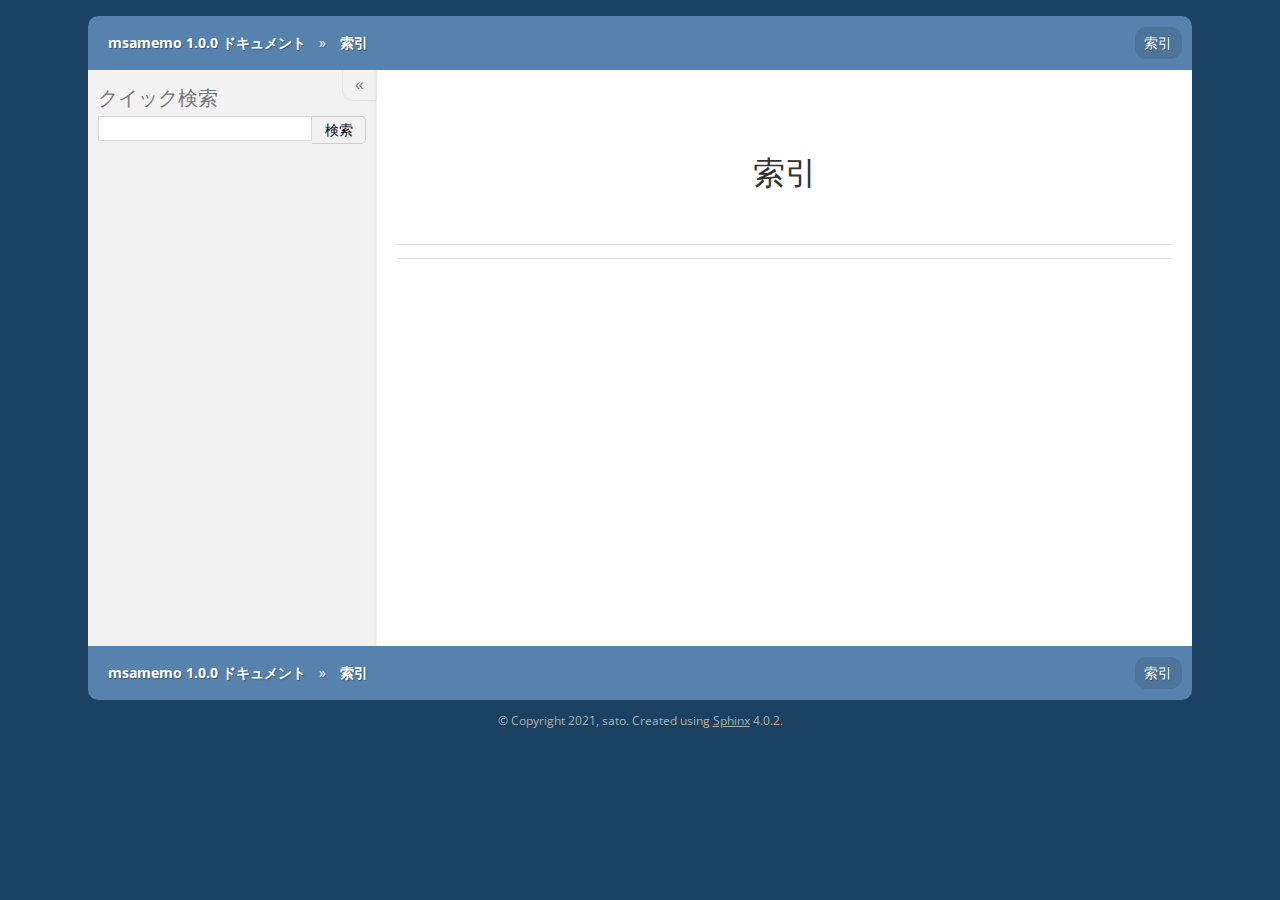
==== genindex.html @ 37f77e22 "first commit" ====
<!DOCTYPE html>

<html lang="ja">
  <head>
    <meta charset="utf-8" />
    <meta name="viewport" content="width=device-width, initial-scale=1.0" />
    <title>索引 &#8212; msamemo 1.0.0 ドキュメント</title>
    <link rel="stylesheet" type="text/css" href="_static/pygments.css" />
    <link rel="stylesheet" type="text/css" href="_static/cloud.css" />
    <link rel="stylesheet" href="https://fonts.googleapis.com/css?family=Noticia+Text:400,i,b,bi|Open+Sans:400,i,b,bi|Roboto+Mono:400,i,b,bi&amp;display=swap" type="text/css" />
    
    <script data-url_root="./" id="documentation_options" src="_static/documentation_options.js"></script>
    <script src="_static/jquery.js"></script>
    <script src="_static/underscore.js"></script>
    <script src="_static/doctools.js"></script>
    <script src="_static/translations.js"></script>

    
    
     
        <script src="_static/jquery.cookie.js"></script>
    

    
     
        <script src="_static/cloud.base.js"></script>
    

    
     
        <script src="_static/cloud.js"></script>
    

    <link rel="index" title="索引" href="#" />
    <link rel="search" title="検索" href="search.html" /> 
        <meta name="viewport" content="width=device-width, initial-scale=1">
  </head><body>
    <div class="relbar-top">
        
    <div class="related" role="navigation" aria-label="related navigation">
      <h3>ナビゲーション</h3>
      <ul>
        <li class="right" style="margin-right: 10px">
          <a href="#" title="総合索引"
             accesskey="I">索引</a></li>
    <li><a href="index.html">msamemo 1.0.0 ドキュメント</a> &#187;</li>

        <li class="nav-item nav-item-this"><a href="">索引</a></li> 
      </ul>
    </div>
    </div>
  

    <div class="document">
      <div class="documentwrapper">
        <div class="bodywrapper">
          <div class="body" role="main">
            

<h1 id="index">索引</h1>

<div class="genindex-jumpbox">
 
</div>


            <div class="clearer"></div>
          </div>
        </div>
      </div>
      <div class="sphinxsidebar" role="navigation" aria-label="main navigation">
        <div class="sphinxsidebarwrapper">
<div id="searchbox" style="display: none" role="search">
  <h3 id="searchlabel">クイック検索</h3>
    <div class="searchformwrapper">
    <form class="search" action="search.html" method="get">
      <input type="text" name="q" aria-labelledby="searchlabel" />
      <input type="submit" value="検索" />
    </form>
    </div>
</div>
<script>$('#searchbox').show(0);</script>
        </div>
      </div>
    
    
        <div class="sidebar-toggle-group no-js">
            
            <button class="sidebar-toggle" id="sidebar-hide" title="Hide the sidebar menu">
                 «
                <span class="show-for-small">hide menu</span>
                
            </button>
            <button class="sidebar-toggle" id="sidebar-show" title="Show the sidebar menu">
                
                <span class="show-for-small">menu</span>
                <span class="hide-for-small">sidebar</span>
                 »
            </button>
        </div>
    
      <div class="clearer"></div>
    </div>
    <div class="relbar-bottom">
        
    <div class="related" role="navigation" aria-label="related navigation">
      <h3>ナビゲーション</h3>
      <ul>
        <li class="right" style="margin-right: 10px">
          <a href="#" title="総合索引"
             >索引</a></li>
    <li><a href="index.html">msamemo 1.0.0 ドキュメント</a> &#187;</li>

        <li class="nav-item nav-item-this"><a href="">索引</a></li> 
      </ul>
    </div>
    </div>

    <div class="footer" role="contentinfo">
        &#169; Copyright 2021, sato.
      Created using <a href="https://www.sphinx-doc.org/">Sphinx</a> 4.0.2.
    </div>
    <!-- cloud_sptheme 1.4 -->
  </body>
</html>
---- _static/pygments.css ----
pre { line-height: 125%; }
td.linenos .normal { color: inherit; background-color: transparent; padding-left: 5px; padding-right: 5px; }
span.linenos { color: inherit; background-color: transparent; padding-left: 5px; padding-right: 5px; }
td.linenos .special { color: #000000; background-color: #ffffc0; padding-left: 5px; padding-right: 5px; }
span.linenos.special { color: #000000; background-color: #ffffc0; padding-left: 5px; padding-right: 5px; }
.highlight .hll { background-color: #ffffcc }
.highlight { background: #eeffcc; }
.highlight .c { color: #408090; font-style: italic } /* Comment */
.highlight .err { border: 1px solid #FF0000 } /* Error */
.highlight .k { color: #007020; font-weight: bold } /* Keyword */
.highlight .o { color: #666666 } /* Operator */
.highlight .ch { color: #408090; font-style: italic } /* Comment.Hashbang */
.highlight .cm { color: #408090; font-style: italic } /* Comment.Multiline */
.highlight .cp { color: #007020 } /* Comment.Preproc */
.highlight .cpf { color: #408090; font-style: italic } /* Comment.PreprocFile */
.highlight .c1 { color: #408090; font-style: italic } /* Comment.Single */
.highlight .cs { color: #408090; background-color: #fff0f0 } /* Comment.Special */
.highlight .gd { color: #A00000 } /* Generic.Deleted */
.highlight .ge { font-style: italic } /* Generic.Emph */
.highlight .gr { color: #FF0000 } /* Generic.Error */
.highlight .gh { color: #000080; font-weight: bold } /* Generic.Heading */
.highlight .gi { color: #00A000 } /* Generic.Inserted */
.highlight .go { color: #333333 } /* Generic.Output */
.highlight .gp { color: #c65d09; font-weight: bold } /* Generic.Prompt */
.highlight .gs { font-weight: bold } /* Generic.Strong */
.highlight .gu { color: #800080; font-weight: bold } /* Generic.Subheading */
.highlight .gt { color: #0044DD } /* Generic.Traceback */
.highlight .kc { color: #007020; font-weight: bold } /* Keyword.Constant */
.highlight .kd { color: #007020; font-weight: bold } /* Keyword.Declaration */
.highlight .kn { color: #007020; font-weight: bold } /* Keyword.Namespace */
.highlight .kp { color: #007020 } /* Keyword.Pseudo */
.highlight .kr { color: #007020; font-weight: bold } /* Keyword.Reserved */
.highlight .kt { color: #902000 } /* Keyword.Type */
.highlight .m { color: #208050 } /* Literal.Number */
.highlight .s { color: #4070a0 } /* Literal.String */
.highlight .na { color: #4070a0 } /* Name.Attribute */
.highlight .nb { color: #007020 } /* Name.Builtin */
.highlight .nc { color: #0e84b5; font-weight: bold } /* Name.Class */
.highlight .no { color: #60add5 } /* Name.Constant */
.highlight .nd { color: #555555; font-weight: bold } /* Name.Decorator */
.highlight .ni { color: #d55537; font-weight: bold } /* Name.Entity */
.highlight .ne { color: #007020 } /* Name.Exception */
.highlight .nf { color: #06287e } /* Name.Function */
.highlight .nl { color: #002070; font-weight: bold } /* Name.Label */
.highlight .nn { color: #0e84b5; font-weight: bold } /* Name.Namespace */
.highlight .nt { color: #062873; font-weight: bold } /* Name.Tag */
.highlight .nv { color: #bb60d5 } /* Name.Variable */
.highlight .ow { color: #007020; font-weight: bold } /* Operator.Word */
.highlight .w { color: #bbbbbb } /* Text.Whitespace */
.highlight .mb { color: #208050 } /* Literal.Number.Bin */
.highlight .mf { color: #208050 } /* Literal.Number.Float */
.highlight .mh { color: #208050 } /* Literal.Number.Hex */
.highlight .mi { color: #208050 } /* Literal.Number.Integer */
.highlight .mo { color: #208050 } /* Literal.Number.Oct */
.highlight .sa { color: #4070a0 } /* Literal.String.Affix */
.highlight .sb { color: #4070a0 } /* Literal.String.Backtick */
.highlight .sc { color: #4070a0 } /* Literal.String.Char */
.highlight .dl { color: #4070a0 } /* Literal.String.Delimiter */
.highlight .sd { color: #4070a0; font-style: italic } /* Literal.String.Doc */
.highlight .s2 { color: #4070a0 } /* Literal.String.Double */
.highlight .se { color: #4070a0; font-weight: bold } /* Literal.String.Escape */
.highlight .sh { color: #4070a0 } /* Literal.String.Heredoc */
.highlight .si { color: #70a0d0; font-style: italic } /* Literal.String.Interpol */
.highlight .sx { color: #c65d09 } /* Literal.String.Other */
.highlight .sr { color: #235388 } /* Literal.String.Regex */
.highlight .s1 { color: #4070a0 } /* Literal.String.Single */
.highlight .ss { color: #517918 } /* Literal.String.Symbol */
.highlight .bp { color: #007020 } /* Name.Builtin.Pseudo */
.highlight .fm { color: #06287e } /* Name.Function.Magic */
.highlight .vc { color: #bb60d5 } /* Name.Variable.Class */
.highlight .vg { color: #bb60d5 } /* Name.Variable.Global */
.highlight .vi { color: #bb60d5 } /* Name.Variable.Instance */
.highlight .vm { color: #bb60d5 } /* Name.Variable.Magic */
.highlight .il { color: #208050 } /* Literal.Number.Integer.Long */
---- _static/cloud.css ----
/*****************************************************
* cloud.css_t
* ~~~~~~~~~~~
*
* stylesheet for "Cloud" theme for Sphinx.
*
* :copyright: Copyright 2011-2012 by Assurance Technologies
* :license: BSD
*
*****************************************************/

@import url("basic.css");




















    



    



    
















    












    



    



    



    




    
    
























































    
        
    

    
        
            
            
        
        
    

    
        
    

    
        
            
            
        
        
    

    
        
    

    
        
            
            
        
        
    






* {
    box-sizing: border-box;
    -moz-box-sizing: border-box;
    -webkit-box-sizing: border-box;
}

body
{
    padding: 0;
    color: #000;
    font-family: "Open Sans", sans-serif;
    font-size: 100%;
    line-height: 1.5em;

    
        margin: 1em 1em 0;
        background: #1A4162;
        background-attachment: fixed;
    
}


    
    
    
    





    
    
    
    










div.related
{
    margin: 0 auto;
    max-width: 11.5in;
    background: #5682AD;
    line-height: 1.5em;
    padding: .75em 0;
    color: #ffffff;
    text-shadow: 1px 1px 1px rgba(0,0,0,.3);

    

    
}

div.relbar-top div.related
{
    
    
        -moz-border-radius: .7em .7em 0 0;
        -webkit-border-radius: .7em .7em 0 0;
        -o-border-radius: .7em .7em 0 0;
        -ms-border-radius: .7em .7em 0 0;
        border-radius: .7em .7em 0 0;
    


}

div.relbar-bottom div.related
{
    
    
        -moz-border-radius: 0 0 .7em .7em;
        -webkit-border-radius: 0 0 .7em .7em;
        -o-border-radius: 0 0 .7em .7em;
        -ms-border-radius: 0 0 .7em .7em;
        border-radius: 0 0 .7em .7em;
    



    
}



    
    
    
    




div.related a
{
    display: inline-block;
    padding: 0.3em 0.6em;
    
    
        -moz-border-radius: 0.8em;
        -webkit-border-radius: 0.8em;
        -o-border-radius: 0.8em;
        -ms-border-radius: 0.8em;
        border-radius: 0.8em;
    


    font-weight: bold;
    color: #ffffff;
    border: 1px solid transparent;
}

div.related li.right a
{
    background: rgba(0,0,0,.1);
    font-weight: normal;
}

div.related a:hover,
div.related li.right a:hover
{
    background: #fff9e4;
    color: #d39110;
    border-color: #F8D186;
    text-decoration: none;
    text-shadow: none;
    
    
        -moz-box-shadow: 1px 1px 2px -1px rgba(0,0,0,0.5);
        -webkit-box-shadow: 1px 1px 2px -1px rgba(0,0,0,0.5);
        -o-box-shadow: 1px 1px 2px -1px rgba(0,0,0,0.5);
        -ms-box-shadow: 1px 1px 2px -1px rgba(0,0,0,0.5);
        box-shadow: 1px 1px 2px -1px rgba(0,0,0,0.5);
    


}


    
    
    






div.document
{
    
    position: relative;
    margin: 0 auto;
    max-width: 11.5in;
    background: #F2F2F2;

    
}

    

div.documentwrapper
{
    float: left;
    width: 100%;
}

div.bodywrapper
{
        margin: 0 0 0 3in;
    
}


    
    
    




    
    
    
    




div.document.sidebar-hidden div.bodywrapper {
    margin-left: 0;
}

div.body
{
    min-height: 6in;
    

    
    background-color: #ffffff;
    border-left: 1px solid rgba(0,0,0,.05);
    
        
            
    
        -moz-box-shadow: -1px 0 2px rgba(0,0,0,.05);
        -webkit-box-shadow: -1px 0 2px rgba(0,0,0,.05);
        -o-box-shadow: -1px 0 2px rgba(0,0,0,.05);
        -ms-box-shadow: -1px 0 2px rgba(0,0,0,.05);
        box-shadow: -1px 0 2px rgba(0,0,0,.05);
    


        
    

    line-height: 1.5em;

    color: #000000;
    padding: 30px 20px;

    

    
    
    min-width: 0;
    max-width: none;
}


    
    
    








div.sphinxsidebar
{
    margin-top: 0;
    width: 3in;

    font-size: 90%;
    line-height: 1.25em;

    
}


    
    
    
    





    
    
    



div.document.sidebar-hidden div.sphinxsidebar { display: none; }

div.sphinxsidebarwrapper
{
    padding: 1em 0 0 10px;
}

div.sphinxsidebar h3,
div.sphinxsidebar h4
{
    padding: 0;
    margin: 24px 16px 0 0;

    font-family: "Noticia Text", serif;
    font-weight: normal;
    color: #777777;
}

div.sphinxsidebar h3 { font-size: 1.4em; }
div.sphinxsidebar h4 { font-size: 1.3em; }

div.sphinxsidebar h3 a,
div.sphinxsidebar h4 a
{
    color: #777777;
}

div.sphinxsidebar p
{
    color: #777777;
}

div.sphinxsidebar p.topless
{
    margin: 5px 10px 10px 10px;
}

div.sphinxsidebar ul
{
    margin: 10px;
    margin-right: 0;
    padding: 0;
    color: #777777;
}

div.sphinxsidebar a
{
    color: #003469;
    border: 1px solid transparent;
    border-width: 1px 0;
}

div.sphinxsidebar a:hover
{
    color: #d39110;
    background: #fff9e4;
    border-color: #F8D186;
    text-decoration: none;
}

div.sphinxsidebar ul li a
{
    overflow: hidden;
    white-space: nowrap;
}

div.sphinxsidebar ul li a:hover
{
    
    display: inline-table;
    min-width: 98%;
    min-width: calc(100% - 5px);
    
}

div.sphinxsidebar a:active
{
    color: #777777;
}

div.sphinxsidebar p.logo
{
    margin: 1em 0 0 -10px;
    text-align: center;
    max-width: 100%;
}

div.sphinxsidebar p.logo a
{
    display: inline-block;
    
    
        -moz-border-radius: 3px;
        -webkit-border-radius: 3px;
        -o-border-radius: 3px;
        -ms-border-radius: 3px;
        border-radius: 3px;
    


}


div.sphinxsidebarwrapper > h3:first-child,
div.sphinxsidebarwrapper > h4:first-child,
div.sphinxsidebarwrapper > div:first-child > h3:first-child,
div.sphinxsidebarwrapper > div:first-child > h4:first-child
{
    margin-top: .2em;
}




div.sphinxsidebar ul,
div.sphinxsidebar ul ul,
div.sphinxprev p.topless,
div.sphinxnext p.topless
{
    list-style: none;
    margin-left: 0;
}

div.sphinxsidebar ul ul
{
    margin-left: 1.5em;
}


div.sphinxsidebar ul a,
div.sphinxprev a,
div.sphinxnext a
{
    position: relative;
    display: block;
    padding: 1px 4px 3px 5px;
    margin: 0 5px 0 0;
    border: 1px solid transparent;
    
    
        -moz-border-radius: 3px;
        -webkit-border-radius: 3px;
        -o-border-radius: 3px;
        -ms-border-radius: 3px;
        border-radius: 3px;
    


}


div.sphinxsidebar ul a:hover,
div.sphinxprev a:hover,
div.sphinxnext a:hover
{
    background: #fff9e4;
    border-color: #F8D186;
    color: #d39110;
    text-decoration: none;
}

    
    div.sphinx-toc ul a:not([href^="#"]):hover
    {
        position: relative;
        overflow: visible; 
    }

    div.sphinx-toc ul a:not([href^="#"]):hover:before
    {
        content: "⇒";
        position: absolute;
        right: 100%;
        font-size: 1.5em;
        margin-right: 4px;
        opacity: 0.7;
    }








div.sphinxglobaltoc ul a[href="#"]
{
    font-style: italic;
}

div.sphinxglobaltoc ul a:not([href*="#"])
{
    font-size: 0.95em;
    font-style: italic;
}


div.sphinx-toc li
{
    position: relative;
}

div.sphinx-toc li:before
{
    position: absolute;
    left: -0.8em;
    color: #d39110;
}

    
    
        div.sphinx-toc li.current.active:not(.focus):before
        {
            content: "▼";
            top: 0.1em;
            opacity: 0.5;
        }
    

    
    div.sphinx-toc li.focus.local:before
    {
        content: "▶";
        opacity: 0.7;

        
        
    }

    
    div.sphinx-toc > ul:not(:hover) li.focus.child:before
    {
        content: "⇒";
        opacity: 0.5;
        font-size: 1.5em;
        margin-left: -4px;
    }


div.sphinx-toc li.focus.local > a:not(:hover)
{
    color: #d39110;
}


div.sphinx-toc li.toc-toggle > a:after
{
    content: "[–]";
    padding-left: .25em;
    filter: progid:DXImageTransform.Microsoft.Alpha(Opacity=
    50);
    opacity: 0.5;

}

div.sphinx-toc li.toc-toggle.closed > a:after
{
    content: "[+]";
}





div#searchbox {
    margin-right: 10px; /* make this match sphinxsidebarwrapper left margin */
}

div#searchbox form > div {
    display: inline-block;
    margin-right: -0.4em;
}

div.sphinxsidebar input,
h1#search-documentation ~ form input
{
    border: 1px solid rgba(0,0,0,.15);
    font-family: sans-serif;
    font-size: 1em;
}

div#searchbox input[type="submit"],
h1#search-documentation ~ form > input[type="submit"]
{
    background: #F2F2F2;
    
    
        -moz-border-radius: 0 5px 5px 0;
        -webkit-border-radius: 0 5px 5px 0;
        -o-border-radius: 0 5px 5px 0;
        -ms-border-radius: 0 5px 5px 0;
        border-radius: 0 5px 5px 0;
    


}

div#searchbox input[type="submit"]:hover,
h1#search-documentation ~ form input[type="submit"]:hover,
button.sidebar-toggle#sidebar-hide:hover,
button.sidebar-toggle#sidebar-show:hover,
.highlight .copybutton:hover
{
    background: #fff9e4;
    color: #d39110;
    border-color: #F8D186;
}

h1#search-documentation ~ form input[type="text"]:focus,
div.sphinxsidebar input[type="text"]:focus
{
    border-color: #F8D186;
}

.highlight .copybutton:hover:not(:active),
div.sphinxsidebar button:hover:not(:active),
div.sphinxsidebar input[type="submit"]:hover:not(:active),
h1#search-documentation ~ form input[type="submit"]:hover,
button.sidebar-toggle:hover:not(:active)
{
    
    
        -moz-box-shadow: 1px 1px 2px -1px rgba(0,0,0,0.5);
        -webkit-box-shadow: 1px 1px 2px -1px rgba(0,0,0,0.5);
        -o-box-shadow: 1px 1px 2px -1px rgba(0,0,0,0.5);
        -ms-box-shadow: 1px 1px 2px -1px rgba(0,0,0,0.5);
        box-shadow: 1px 1px 2px -1px rgba(0,0,0,0.5);
    


}

button.sidebar-toggle::-moz-focus-inner,
.highlight .copybutton::-moz-focus-inner
{
    border: 0;
}

div.sphinxsidebar .searchtip
{
    color: #999999;
}

#searchbox .highlight-link a[href$="hideSearchWords()"]
{
    display: block;
    padding: 0 1em;
    font-size: 80%;
    text-align: right;
}

#searchbox .highlight-link a[href$="hideSearchWords()"]:before
{
    content: "\00D7";
    font-weight: bold;
    padding-right: 0.25em;
}


.sidebar-toggle-group
{
    position: absolute;
    width: 3in;
    top: 0;
    left: 0;
    z-index: 1;
}

    .sidebar-toggle-group.no-js { display: none; }

    
        
    
    
    


    

    
    
    
    



    div.document.sidebar-hidden .sidebar-toggle-group
    {
        width: auto;
    }

    div.document.document-hidden .sidebar-toggle-group
    {
        width: 100%;
    }

button.sidebar-toggle
{
    margin: 0;
    padding: 6px 12px;

    color: #777777;
    font-size: 1em;
    white-space: nowrap;
}

button#sidebar-hide
{
    position: absolute;
    
        top: 0;
        right: -1px;
    

    background: transparent;
    border: 1px solid rgba(0,0,0,.05);
    
        border-top-width: 0;
    

    border-bottom-left-radius: 0.7em;
    
}

    
    
    
    



button#sidebar-show
{
    position: absolute;
    top: 0;
    
        left: 0;
    

    background: #F2F2F2;
    border: 1px solid rgba(0,0,0,.15);
    
        border-top-width: 0;
    

    border-bottom-right-radius: 0.7em;
    
}

    



div.footer
{
    color: #B0B0B0;
    width: 100%;
    padding: 9px 0;
    text-align: center;
    font-size: 75%;

    
}

div.footer button.link
{
    margin: 0 -1px;
    padding: 0;
    background: none;
    border: none;
    font-size: inherit;
    font-family: inherit;
}

div.footer a,
div.footer button.link
{
    color: #B0B0B0;
    text-decoration: underline;
}

div.footer a:hover,
div.footer button.link:hover
{
    color: white;
}

div.footer + div.footer,
div.footer + script + div.footer
{
    margin-top: -12px;
}









div.body h1,
div.body h2,
div.body p.rubric,
div.body h3,
div.body h4,
div.body h5,
div.body h6
{
    font-family: "Noticia Text", serif;
    font-weight: normal;
    color: #333;
    clear: both;
    
}


    
    
    

div.body h1
{
    
    
        
    
    
        
    font-size: 2.0em;
    line-height: 1.5em;
    margin: 1.5em
    0
    1.5em
    0;

    text-align: center;
    
}


div.body > .section > h1
{
    
    
    
        
    margin: 0.562em
    0
    1.5em
    0;

}


div.body h1 + .subtitle {
    opacity: 0.54;
    font-style: italic;
    font-weight: bold;
    margin-bottom: 2.25rem;
    margin-top: -2.25rem;
    text-align: center;
}div.body h2,
div.body p.rubric
{
    
    
        
    
    
        
    font-size: 1.875em;
    line-height: 1.6em;
    margin: 0.8em
    0
    0.8em
    0;

}

div.body h3
{
    
    
        
    
    
        
    font-size: 1.625em;
    line-height: 1.8461538461538463em;
    margin: 0.692em
    0
    0.692em
    0;

}
div.body h2,
div.body p.rubric,
.section.emphasize-children > .section > h3,
#table-of-contents > h1, 
h1#search-documentation 
{
    
        
        padding: 6px 10px;
        background-color: #84A6C7;
        border: 1px solid rgba(0,0,0,.125);
        border-width: 0 0 0 6px;
        color: #ffffff;
        text-shadow: 1px 1px rgba(0,0,0,.125);

        
    
    
    
        -moz-border-radius: 5px;
        -webkit-border-radius: 5px;
        -o-border-radius: 5px;
        -ms-border-radius: 5px;
        border-radius: 5px;
    


}


    
    
    






div.body h2,
div.body p.rubric,
#table-of-contents > h1, 
h1#search-documentation 
{
    
    
        
    
    
        
    margin: 0.8em
    1px
    0.8em
    1px;

}


.section.emphasize-children > .section > h3
{
    
    
        
    
    
        
    margin: 0.923em
    1px
    0.923em
    1px;

}


div.body p.rubric,
.section.emphasize-children > .section > h3
{
    
        background-color: #92BCDE;
        
    
}



    
    div.body h2:hover a.headerlink:not(:hover),
    .section.emphasize-children > .section > h3:hover a.headerlink:not(:hover)
    {
        filter: progid:DXImageTransform.Microsoft.Alpha(Opacity=
    40);
    opacity: 0.4;

    }

    
    div.body h2.highlighted,
    .section.emphasize-children > .section > h3.highlighted
    {
        background-color: #fbe54e;
        border-color: #F8D186;
        color: #333;
    }




div.body h4 {
    
    
        
    
    
        
    font-size: 1.25em;
    line-height: 1.2em;
    margin: 1.2em
    0
    1.2em
    0;

    clear: both; 
}
div.body h5 { 
    
        
    
    
        
    font-size: 1.1em;
    line-height: 1.3636363636363635em;
    margin: 1.364em
    0
    1.364em
    0;
 }
div.body h6 { 
    
        
    
    
        
    font-size: 1.0em;
    line-height: 1.5em;
    margin: 1.5em
    0
    1.5em
    0;
 }#table-of-contents > h1, 
h1#search-documentation 
{
    margin-top: 0;
}


.toctree-wrapper.highlight-pages:not(.hide-sections) li.page > a
{
    font-weight: bold;
}

.toctree-wrapper.space-pages li.page
{
    margin-top: 1em;
}


.toctree-wrapper.hide-sections li:not(.page) {
    list-style: none;
    margin-left: -2.5rem;
}
.toctree-wrapper.hide-sections li:not(.page) > a { display: none; }

#hide-page-sections { float: right; opacity: 0.88; }a.headerlink
{
    color: #003469;
    font-size: 0.8em;
    margin: 0 0 0 1px;
    padding: 0 5px 0 4px;
    text-decoration: none;
    border: 1px solid transparent;
    border-width: 1px 0;
    
    
        -moz-border-radius: 0.35em;
        -webkit-border-radius: 0.35em;
        -o-border-radius: 0.35em;
        -ms-border-radius: 0.35em;
        border-radius: 0.35em;
    


}

div.body a.headerlink:hover
{
    background-color: #fff9e4;
    border-color: #F8D186;
    color: #d39110;
    text-decoration: none;
    
}

a.headerlink:hover:active
{
    
    
        -moz-box-shadow: none;
        -webkit-box-shadow: none;
        -o-box-shadow: none;
        -ms-box-shadow: none;
        box-shadow: none;
    


}
.html-toggle-button
{
    position: relative;
    cursor: pointer;
}


.html-toggle-button:hover:after,
.section.emphasize-children > .section > h3.html-toggle-button:hover:after 
{
    background: #fff9e4;
    

    border-color: #F8D186;
    
    
        -moz-border-radius: 4px;
        -webkit-border-radius: 4px;
        -o-border-radius: 4px;
        -ms-border-radius: 4px;
        border-radius: 4px;
    


    
    
        -moz-box-shadow: 1px 1px 2px -1px rgba(0,0,0,0.5);
        -webkit-box-shadow: 1px 1px 2px -1px rgba(0,0,0,0.5);
        -o-box-shadow: 1px 1px 2px -1px rgba(0,0,0,0.5);
        -ms-box-shadow: 1px 1px 2px -1px rgba(0,0,0,0.5);
        box-shadow: 1px 1px 2px -1px rgba(0,0,0,0.5);
    



    color: #d39110;
}


.html-toggle-button:after
{
    position: relative;
    top: -0.15em;
    margin: 0;
    padding: 0.15em 0.3em;
    text-shadow: none;
    font-size: 65%;
    font-style: italic;
    font-weight: bold;
    border: 1px solid transparent;
}



.html-toggle.collapsed > .html-toggle-button:after {  content: "[+ show section]"; }
.html-toggle.expanded > .html-toggle-button:after { content: "[- hide section]"; }


.html-toggle-button:active:after,
.section.emphasize-children > .section > h3.html-toggle-button:active:after

{
    position: relative;
    top: calc(-0.15em + 1px);
    left: 1px;
}


    
    
    



.clear, .clear-both { clear: both; }

.clear-left { clear: left; }

.clear-right { clear: right; }

.clear-none { clear: none; }

    div.body .clear-none > h3 { clear: none; }

.hidden { display: none; }div.body p
{
    text-align: justify;
    
    
        
    
    
        
    margin: 1.5em
    0
    1.5em
    0;

}



div.body li,
div.body dd
{
    text-align: justify;
}

div.body hr {
    margin: 0 10px;
    background: none;
    border: 1px dashed rgba(0,0,0,.15);
    border-width: 1px 0 0 0;
}

.strike
{
    text-decoration: line-through;
}a.footnote-reference
{
    font-size: 70%;
    position: relative;
    top: -.75em;
}

table.docutils.footnote { margin: 1em 0 0 1em; }dl { margin-bottom: 1.5em; }
li > dl:only-child { margin-bottom: 0; }

dd { margin-right: 10px; } 

dd ol { margin-bottom: 10px; }

dl.docutils > dt { font-size: 1.1em; margin-bottom: .5em; }
dl.docutils > dd + dt { margin-top: 1.5em; }


ul + ul,
ul + div > ul:only-child,
div.toctree-wrapper + ul { margin-top: -1em; }


dd ul { margin-bottom: 1.5em; }


li > p ~ ul.simple { margin-bottom: 1.5em; }



a
{
    color: #003469;
    text-decoration: none;
}

a:visited
{
    
    text-decoration: none;
}

a:hover
{
    color: #d39110;
    background: #fff9e4;
    text-decoration: underline;
}

a:hover:active
{
    left: 1px;
    top: 1px;
    
    
        -moz-box-shadow: 0;
        -webkit-box-shadow: 0;
        -o-box-shadow: 0;
        -ms-box-shadow: 0;
        box-shadow: 0;
    


}

a.biglink
{
    font-size: 130%;
}


    a.external:before
    {
        content: "\21D7";
        padding-right: .1em;
    }

    a.external.issue:before
    {
        content: "\21D7";
    }

    a.external[href^="mailto:"]:before
    {
        content: "";
    }

    em.issue:before
    {
        content: "\21D7";
        padding-right: .1em;
    }
dt:target,
.footnote:target,
.highlighted
{
    padding: 4px;
    margin: -4px;
    background-color: #fbe54e;
    
    
        -moz-border-radius: 10px;
        -webkit-border-radius: 10px;
        -o-border-radius: 10px;
        -ms-border-radius: 10px;
        border-radius: 10px;
    


}

table.fullwidth { width: 100%; }

table.centered { margin-left: auto; margin-right: auto; }

table.docutils.plain { border: none; }
table.docutils.plain tr.row-odd > * { background: none; }


table.docutils.html-plain-table tr.row-odd > * { background: none; }


table.docutils.align-right { margin-left: auto; }
    table.docutils tbody
    {
        
        vertical-align: top;
    }

    
    
    table.docutils th p:first-child,
    table.docutils td p:first-child
    {
        margin-top: 0;
    }

    table.docutils th p:last-child,
    table.docutils td p:last-child
    {
        margin-bottom: 0;
    }


table.docutils th {
    border: 0 solid transparent;
    padding: .4em;
    font-family: "Noticia Text", serif;
    background: rgba(0,0,0,.15);
}

table.docutils th.head:not(.stub) {
    border-bottom: 1px solid rgba(0,0,0,.15);
}

table.docutils th.stub + td
{
    border-left: 1px solid rgba(0,0,0,.15);
}

table.docutils td {
    padding: .4em;
    border: 0 solid rgba(0,0,0,.15);
}
table.docutils tr.row-odd td { background: rgba(0,0,0,.06); }

h2 + table.docutils { margin-top: 1em; }
table > caption { margin: 1em 0 .5em; font-style: italic; }



table.docutils th + .single-left-divider,
table.docutils th + .double-left-divider { border-left-width: 0; }





    
    dl.field-list > dd > p:first-child,
    dl.field-list > dd > p:first-child:empty + ul.simple li > p:first-child,
    dl.field-list > dd > ul:first-child.simple li > p:first-child
    { margin-top: 0; }

    
    dl.field-list > dd > p:first-child:empty { display: none; }





div.admonition, p.deprecated
{
    background: #E7F0FE;
    
    
        
    
    
        
    font-size: 0.88em;
    line-height: 1.7045454545454546em;
    margin: 0.705em
    0
    0.705em
    0;

    padding: .5em 1em;
    border: 1px solid rgba(0,0,0,.05);
    border-width: 1px 0;
    
    
        -moz-border-radius: 5px;
        -webkit-border-radius: 5px;
        -o-border-radius: 5px;
        -ms-border-radius: 5px;
        border-radius: 5px;
    



    
    background-position: .6em .5em;
    background-size: auto 1.58em;
    background-repeat: no-repeat;

    
    background-image: url("icon-note.png");
}



div.caution, div.important { background-color: #FFF7E0; background-image: url("icon-caution.png"); }
div.warning { background-color: #ffe4e4; background-image: url("icon-warning.png"); }
div.danger, div.admonition.error { background-color: #ffe4e4; background-image: url("icon-danger.png"); }

div.seealso { background-color: #FFF7E0; background-image: url("icon-seealso.png"); }
div.admonition-todo { background-color: #FFF7E0; background-image: url("icon-todo.png"); }
p.deprecated { background-color: #fbece0; background-image: url("icon-deprecated.png"); }


div.admonition p,
div.admonition pre,
div.admonition ul,
div.admonition ol {
    
    
        
    
    
        
    line-height: 1.7045454545454546em;
    margin: 0.0em
    0
    0.0em
    0;

}


h1 ~ div.admonition { margin-left: 1.5em; margin-right: 1.5em; }div.admonition.float-right,
div.admonition.floater 
{
    float: right;
    max-width: 40%;
    margin: 0 0 1.5em 1.5em;
}

.admonition.float-left
{
    float: left;
    max-width: 50%;
    margin: 0 1.5em 1.5em 0;
}

.admonition.float-center
{
    clear: both;
    max-width: 65%;
    margin: 0 auto 1.5em;
}
    



    
    



 p.admonition-title:first-child
{
    
    margin: -.5em -1em .5em;
    padding: .5em .5em .5em 2.65em;
    background: rgba(0,0,0,.05);
    
    
        -moz-border-radius: 3px 3px 0 0;
        -webkit-border-radius: 3px 3px 0 0;
        -o-border-radius: 3px 3px 0 0;
        -ms-border-radius: 3px 3px 0 0;
        border-radius: 3px 3px 0 0;
    


    
}


 p.admonition-title:first-child { margin-top: -.5em !important; }


div.admonition.inline-title p.admonition-title
{
    display: inline;
    margin: 0;
    padding: 0 .25em 0 1.5em; 
}

div.admonition.inline-title p.admonition-title:after { content: ":"; }
div.admonition.inline-title p.admonition-title + p { display: inline; }
div.admonition.inline-title p.admonition-title + ul { margin-top: 0; }

    div.admonition.inline-title p.admonition-title { background: none; }



div.admonition.without-title p.admonition-title {
    display: none;
}

div.admonition.without-title
{
    padding-left: 2.65em;
}div#todos p.admonition-title
{
    font-weight: normal;
    color: #AAA;
    font-size: 70%;
}

div#todos div.admonition-todo + p
{
    font-size: 70%;
    text-align: right;
    margin-top: -.5em;
    margin-bottom: 1.5em;
    color: #AAA;
}

div#todos div.admonition-todo + p a
{
    font-size: 130%;
}


div.deprecated, div.versionchanged, div.versionadded
{
    
    
        
    
    
        
    font-size: 0.88em;
    line-height: 1.7045454545454546em;
    margin: 1.705em
    0
    1.705em
    0;

    filter: progid:DXImageTransform.Microsoft.Alpha(Opacity=
    60);
    opacity: 0.6;
;
}


span.versionmodified
{
    font-weight: bold;
}



div.highlight
{
    background: none;
    margin: 1.5em 0;
}

div.highlight pre,
td.linenos pre
{
    padding: 10px;

    font-family: "Roboto Mono", monospace;
    font-size: 85%;
    line-height: 1.5em;
}

div.highlight pre
{
    background-color: #eeffcc;

    border: 1px solid #AACC99;
    border-width: 1px 0;
    border-style: solid dotted dotted solid;
    
    
        -moz-border-radius: 3px;
        -webkit-border-radius: 3px;
        -o-border-radius: 3px;
        -ms-border-radius: 3px;
        border-radius: 3px;
    


    color: #111111;
}


div[class|="highlight"] + div[class|="highlight"]
{
    margin-top: -1.5em;
}


p + [class|=highlight] > table.highlighttable
{
    margin-top: -1em;
    
    margin-bottom: -1em;
}


table.highlighttable { display: block; }
table.highlighttable tbody { display: block; }
table.highlighttable tr { display: flex; align-items: flex-start; justify-content: flex-start; }
table.highlighttable td { display: block; padding: 0; }
table.highlighttable td.code { width: 100%; max-width: calc(100% - 1em); }
table.highlighttable div.linenodiv { margin-top: 2.2em; }
table.highlighttable div.linenodiv pre
{
    background: none;
    border: 0;
    margin: 0;
    padding: 0;
    padding-right: .5em;
}



    


code
{
    font-family: "Roboto Mono", monospace;
    font-size: 90%;
}

code.literal
{
    background-color: rgba(0,0,0,.075);
    border: 1px solid rgba(0,0,0,.05);
    padding: 0px 4px;
    margin: 1px;

    
    
        -moz-border-radius: 4px;
        -webkit-border-radius: 4px;
        -o-border-radius: 4px;
        -ms-border-radius: 4px;
        border-radius: 4px;
    


}

p code.literal { white-space: nowrap; }

code.samp.literal > em
{
    font-family: "Roboto Mono", monospace;
    padding: 0 1px;
    filter: progid:DXImageTransform.Microsoft.Alpha(Opacity=
    60);
    opacity: 0.6;

}

code.samp.literal > em:before { content: "{"; }
code.samp.literal > em:after { content: "}"; }

h1 code.literal
{
    
    font-size: 80%;
}

h1 code.samp.literal > em
{
    font-weight: normal;
}

div.sphinxsidebar code.literal,
a.reference code.literal,
div.related a code.literal,
code.literal.xref
{
    background-color: transparent;
    border: none;
    padding: 0;
    margin: 0;
}

.viewcode-back
{
    font-family: "Open Sans", sans-serif;
}

div.viewcode-block:target
{
    background-color: #f4debf;
    border-top: 1px solid #ac9;
    border-bottom: 1px solid #ac9;
}


.highlight .copybutton
{
    position: absolute;
    right: 0;
    top: 0;

    margin: 0;
    padding: 0 6px;

    background: transparent;
    border: 1px solid transparent;
    
    
        -moz-border-radius: 3px;
        -webkit-border-radius: 3px;
        -o-border-radius: 3px;
        -ms-border-radius: 3px;
        border-radius: 3px;
    



    font-size: 75%;
    color: #777777;
    white-space: nowrap;
    cursor: pointer;
}

.highlight .copybutton.active
{
    text-decoration: line-through;
    filter: progid:DXImageTransform.Microsoft.Alpha(Opacity=
    80);
    opacity: 0.8;

}

.highlight:not(:hover) .copybutton:not(.active)
{
    filter: progid:DXImageTransform.Microsoft.Alpha(Opacity=
    70);
    opacity: 0.7;

}




.desc-section > .section-header
{
    position: relative;
}

.desc-section-1 > .section-header
{
    
    
        
    
    
        
    margin: 0.8em
    0
    0.8em
    0;

    border-bottom: 1px dotted #84A6C7;
    color: #84A6C7;
}

.desc-section-2 > .section-header
{
    color: #84A6C7;
}

.desc-section > .section-header:before
{
    
    content: attr(data-nested-label);
    font-size: 0.75em;
    opacity: 0.75;
    letter-spacing: 1px;
    font-style: italic;
}



    
    

    
    
        
        
        
    

    
    dl.object > dt,  
    dl.data > dt,
    dl.function > dt,
    dl.method > dt,
    dl.attribute > dt,
    dl.class > dt,
    dl.exception > dt,
    dl.classmethod > dt, 
    dl.staticmethod > dt 
    {
        display: inline-block;
        
            padding: 0.3em 1em 0.3em 0.6em;
        
        border: rgba(0,0,0,0.1) solid 1px;
        border-width: 0 0 0 3px;
        
    
        -moz-border-radius: 3px;
        -webkit-border-radius: 3px;
        -o-border-radius: 3px;
        -ms-border-radius: 3px;
        border-radius: 3px;
    


    }

    
        
        dl.has-headerlink > dt,
        dl.has-headerlink > dt
        {
            padding-right: 0;
        }
    

    
    dl.object > dt,  
    dl.data > dt,
    dl.attribute > dt
    {
        background-color:
        #e6e6e6;
    }

    dl.function > dt,
    dl.method > dt,
    dl.classmethod > dt, 
    dl.staticmethod > dt 
    {
        background-color:
        #deebf5;
    }

    dl.class > dt
    {
        background-color:
        #eee3ce;
        border-width: 0 0 0 6px;
    }

    dl.exception > dt
    {
        background-color:
        #eee3ce;
    }

    
    dl.object > dt:before, 
    dl.data > dt:before,
    dl.function > dt:before,
    dl.method > dt:before,
    dl.attribute > dt:before,
    dl.class > dt > .property:first-child,
    dl.exception > dt > .property:first-child,
    dl.classmethod > dt > .property:first-child, 
        dl.method[subtype] > dt > .property:first-child, 
    dl.staticmethod > dt > .property:first-child 
    {
        font-size: 0.8em;
        font-weight: bold;
        font-style: italic;
        letter-spacing: 0.1em;
        color: rgba(0,0,0,0.3);
    }

    
    
        

        .desc-section  dl.attribute > dt:before
        {
            content: "attr";
            padding-right: 0.6em;
        }

        .desc-section  dl.function > dt:before
        {
            content: "func";
            padding-right: 0.6em;
        }

        .desc-section  dl.method:not([subtype]) > dt:before
        {
            content: "method";
            padding-right: 0.6em;
        }

    



dl > dt.highlighted
{
    background: #fbe54e;
}


.viewcode-link
{
    position: absolute;
    right: 0;
    margin-right: 1.5em;
    margin-right: calc(1em + 10px);
}



table.indextable span.category
{
    font-size: 80%;
    font-style: italic;
    color: #84ADBE;
}

table.indextable a,
table.indextable a:hover span.category
{
    color: #003469;
}

table.indextable span.category span.location
{
    font-weight: bold;
}

table.indextable td > dl > dt
{
    margin-bottom: .5em;
}

table.indextable td > dl > dd > dl
{
    margin-top: -.5em;
    margin-bottom: .5em;
}




@media only screen and (min-device-width: 16in)
{
    
    

}


@media only screen and (min-width: 11.5in)
{
    
    

}


@media only screen and (min-width: 700px)
{
    
    


    
    .show-for-small { display: none !important; }
}


@media only screen and (max-width: 11.5in),
       only screen and (max-width: 700px),
       only screen and (max-device-width: 700px),
       handheld
{
    
    
        body
        {
            margin: 0;
        }
    

        div.relbar-top div.related,
        div.relbar-bottom div.related
        {
            
    
        -moz-border-radius: 0;
        -webkit-border-radius: 0;
        -o-border-radius: 0;
        -ms-border-radius: 0;
        border-radius: 0;
    


        }
    

        div.bodywrapper
        {
                margin: 0 0 0 2.5in;
            
        }
    

        div.sphinxsidebar { width: 2.5in; }
    

            .sidebar-toggle-group { width: 2.5in; }
        

}


@media only screen and (max-width: 700px),
       only screen and (max-device-width: 700px),
       handheld
{
    
    
        body {
            font-size: 75%;
        }
    

    
    div.related > ul > li.right + li:not(.right) { font-weight: bold; }
    div.related > ul > li:not(.right) + li { display: none; }


    div.bodywrapper
    {
        margin-left: 0;
    }


    div.document:not(.document-hidden) div.sphinxsidebar,
    div.document.document-hidden div.documentwrapper
    {
        display: none;
    }

    div.document.document-hidden div.sphinxsidebar
    {
        width: 100%;
        margin: 0;
        border: 0;
        border-radius: 0;
    }


        button#sidebar-hide
        {
            left: auto;
            top: 0;
            right: 0;
            background: #ffffff;
            border-color: rgba(0,0,0,.15);
        }
    

    
    div.body h2,
    div.body p.rubric,
    .section.emphasize-children > .section > h3
    {
        
            padding-top: 0.25em;
            padding-bottom: .25em;
        
        
    
        -moz-border-radius: 3px;
        -webkit-border-radius: 3px;
        -o-border-radius: 3px;
        -ms-border-radius: 3px;
        border-radius: 3px;
    


    }



    
    .hide-for-small { display: none; }
}


@media print
{
    
    
    div.body {
        border: 0;
        
    
        -moz-box-shadow: none;
        -webkit-box-shadow: none;
        -o-box-shadow: none;
        -ms-box-shadow: none;
        box-shadow: none;
    


    }


        .sidebar-toggle-group { display: none; }
    

    
    div.body h1,
    div.body h2,
    div.body p.rubric,
    div.body h3,
    div.body h4,
    div.body h5,
    div.body h6
    {
        color: #333 !important;
        text-shadow: none !important;
        border: none !important;
        padding: 0;
    }



    
    .html-toggle.expanded > .html-toggle-button:after
    {
        display: none;
    }

    
    .html-toggle.collapsed > .html-toggle-button:after
    {
        content: "[not printed]" !important;
    }



}
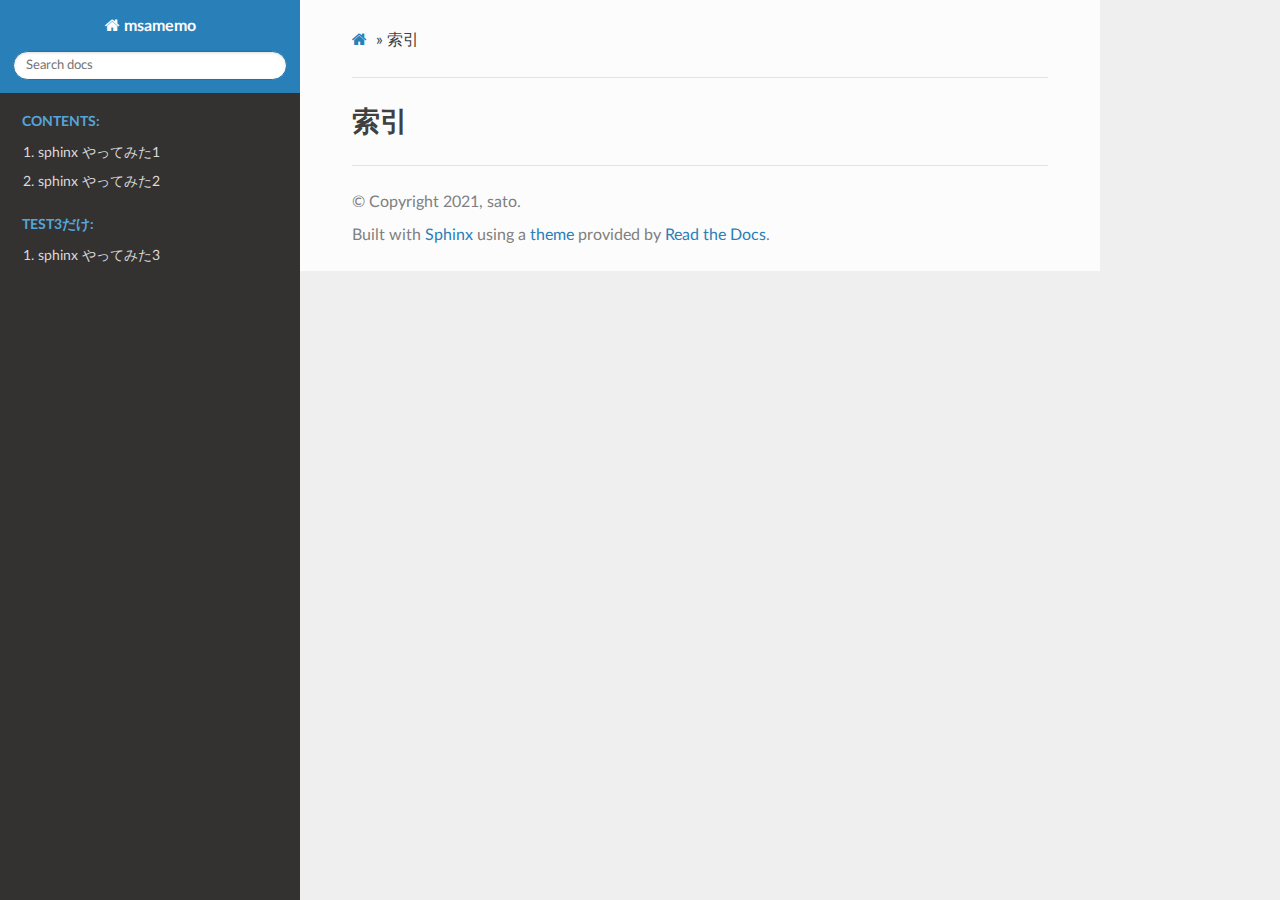
==== commit 4a8f4e8c: "second commit" ====
--- a/genindex.html
+++ b/genindex.html
@@ -1,63 +1,163 @@
-
 
 
 <!DOCTYPE html>
-
-<html lang="ja">
-  <head>
-    <meta charset="utf-8" />
-    <meta name="viewport" content="width=device-width, initial-scale=1.0" />
-    <title>索引 &#8212; msamemo 1.0.0 ドキュメント</title>
-    <link rel="stylesheet" type="text/css" href="_static/pygments.css" />
-    <link rel="stylesheet" type="text/css" href="_static/cloud.css" />
-    <link rel="stylesheet" href="https://fonts.googleapis.com/css?family=Noticia+Text:400,i,b,bi|Open+Sans:400,i,b,bi|Roboto+Mono:400,i,b,bi&amp;display=swap" type="text/css" />
-    
-    <script data-url_root="./" id="documentation_options" src="_static/documentation_options.js"></script>
-    <script src="_static/jquery.js"></script>
-    <script src="_static/underscore.js"></script>
-    <script src="_static/doctools.js"></script>
-    <script src="_static/translations.js"></script>
-
-    
-    
-     
-        <script src="_static/jquery.cookie.js"></script>
-    
-
-    
-     
-        <script src="_static/cloud.base.js"></script>
-    
-
-    
-     
-        <script src="_static/cloud.js"></script>
-    
-
+<html class="writer-html5" lang="ja" >
+<head>
+  <meta charset="utf-8" />
+  
+  <meta name="viewport" content="width=device-width, initial-scale=1.0" />
+  
+  <title>索引 &mdash; msamemo 1.0.0 ドキュメント</title>
+  
+
+  
+  <link rel="stylesheet" href="_static/css/theme.css" type="text/css" />
+  <link rel="stylesheet" href="_static/pygments.css" type="text/css" />
+  <link rel="stylesheet" href="_static/pygments.css" type="text/css" />
+  <link rel="stylesheet" href="_static/css/theme.css" type="text/css" />
+
+  
+  
+
+  
+  
+
+  
+
+  
+  <!--[if lt IE 9]>
+    <script src="_static/js/html5shiv.min.js"></script>
+  <![endif]-->
+  
+    
+      <script type="text/javascript" id="documentation_options" data-url_root="./" src="_static/documentation_options.js"></script>
+        <script data-url_root="./" id="documentation_options" src="_static/documentation_options.js"></script>
+        <script src="_static/jquery.js"></script>
+        <script src="_static/underscore.js"></script>
+        <script src="_static/doctools.js"></script>
+        <script src="_static/translations.js"></script>
+    
+    <script type="text/javascript" src="_static/js/theme.js"></script>
+
+    
     <link rel="index" title="索引" href="#" />
     <link rel="search" title="検索" href="search.html" /> 
-        <meta name="viewport" content="width=device-width, initial-scale=1">
-  </head><body>
-    <div class="relbar-top">
-        
-    <div class="related" role="navigation" aria-label="related navigation">
-      <h3>ナビゲーション</h3>
-      <ul>
-        <li class="right" style="margin-right: 10px">
-          <a href="#" title="総合索引"
-             accesskey="I">索引</a></li>
-    <li><a href="index.html">msamemo 1.0.0 ドキュメント</a> &#187;</li>
-
-        <li class="nav-item nav-item-this"><a href="">索引</a></li> 
-      </ul>
-    </div>
-    </div>
-  
-
-    <div class="document">
-      <div class="documentwrapper">
-        <div class="bodywrapper">
-          <div class="body" role="main">
+</head>
+
+<body class="wy-body-for-nav">
+
+   
+  <div class="wy-grid-for-nav">
+    
+    <nav data-toggle="wy-nav-shift" class="wy-nav-side">
+      <div class="wy-side-scroll">
+        <div class="wy-side-nav-search" >
+          
+
+          
+            <a href="index.html" class="icon icon-home"> msamemo
+          
+
+          
+          </a>
+
+          
+            
+            
+          
+
+          
+<div role="search">
+  <form id="rtd-search-form" class="wy-form" action="search.html" method="get">
+    <input type="text" name="q" placeholder="Search docs" />
+    <input type="hidden" name="check_keywords" value="yes" />
+    <input type="hidden" name="area" value="default" />
+  </form>
+</div>
+
+          
+        </div>
+
+        
+        <div class="wy-menu wy-menu-vertical" data-spy="affix" role="navigation" aria-label="main navigation">
+          
+            
+            
+              
+            
+            
+              <p class="caption"><span class="caption-text">Contents:</span></p>
+<ul>
+<li class="toctree-l1"><a class="reference internal" href="test/test1.html">1. sphinx やってみた1</a></li>
+<li class="toctree-l1"><a class="reference internal" href="test/test2.html">2. sphinx やってみた2</a></li>
+</ul>
+<p class="caption"><span class="caption-text">test3だけ:</span></p>
+<ul>
+<li class="toctree-l1"><a class="reference internal" href="test/test3.html">1. sphinx やってみた3</a></li>
+</ul>
+
+            
+          
+        </div>
+        
+      </div>
+    </nav>
+
+    <section data-toggle="wy-nav-shift" class="wy-nav-content-wrap">
+
+      
+      <nav class="wy-nav-top" aria-label="top navigation">
+        
+          <i data-toggle="wy-nav-top" class="fa fa-bars"></i>
+          <a href="index.html">msamemo</a>
+        
+      </nav>
+
+
+      <div class="wy-nav-content">
+        
+        <div class="rst-content">
+        
+          
+
+
+
+
+
+
+
+
+
+
+
+
+
+
+
+
+
+<div role="navigation" aria-label="breadcrumbs navigation">
+
+  <ul class="wy-breadcrumbs">
+    
+      <li><a href="index.html" class="icon icon-home"></a> &raquo;</li>
+        
+      <li>索引</li>
+    
+    
+      <li class="wy-breadcrumbs-aside">
+        
+          
+        
+      </li>
+    
+  </ul>
+
+  
+  <hr/>
+</div>
+          <div role="main" class="document" itemscope="itemscope" itemtype="http://schema.org/Article">
+           <div itemprop="articleBody">
             
 
 <h1 id="index">索引</h1>
@@ -67,62 +167,47 @@
 </div>
 
 
-            <div class="clearer"></div>
+           </div>
+           
           </div>
+          <footer>
+
+  <hr/>
+
+  <div role="contentinfo">
+    <p>
+        &#169; Copyright 2021, sato.
+
+    </p>
+  </div>
+    
+    
+    
+    Built with <a href="https://www.sphinx-doc.org/">Sphinx</a> using a
+    
+    <a href="https://github.com/readthedocs/sphinx_rtd_theme">theme</a>
+    
+    provided by <a href="https://readthedocs.org">Read the Docs</a>. 
+
+</footer>
         </div>
       </div>
-      <div class="sphinxsidebar" role="navigation" aria-label="main navigation">
-        <div class="sphinxsidebarwrapper">
-<div id="searchbox" style="display: none" role="search">
-  <h3 id="searchlabel">クイック検索</h3>
-    <div class="searchformwrapper">
-    <form class="search" action="search.html" method="get">
-      <input type="text" name="q" aria-labelledby="searchlabel" />
-      <input type="submit" value="検索" />
-    </form>
-    </div>
-</div>
-<script>$('#searchbox').show(0);</script>
-        </div>
-      </div>
-    
-    
-        <div class="sidebar-toggle-group no-js">
-            
-            <button class="sidebar-toggle" id="sidebar-hide" title="Hide the sidebar menu">
-                 «
-                <span class="show-for-small">hide menu</span>
-                
-            </button>
-            <button class="sidebar-toggle" id="sidebar-show" title="Show the sidebar menu">
-                
-                <span class="show-for-small">menu</span>
-                <span class="hide-for-small">sidebar</span>
-                 »
-            </button>
-        </div>
-    
-      <div class="clearer"></div>
-    </div>
-    <div class="relbar-bottom">
-        
-    <div class="related" role="navigation" aria-label="related navigation">
-      <h3>ナビゲーション</h3>
-      <ul>
-        <li class="right" style="margin-right: 10px">
-          <a href="#" title="総合索引"
-             >索引</a></li>
-    <li><a href="index.html">msamemo 1.0.0 ドキュメント</a> &#187;</li>
-
-        <li class="nav-item nav-item-this"><a href="">索引</a></li> 
-      </ul>
-    </div>
-    </div>
-
-    <div class="footer" role="contentinfo">
-        &#169; Copyright 2021, sato.
-      Created using <a href="https://www.sphinx-doc.org/">Sphinx</a> 4.0.2.
-    </div>
-    <!-- cloud_sptheme 1.4 -->
-  </body>
+
+    </section>
+
+  </div>
+  
+
+  <script type="text/javascript">
+      jQuery(function () {
+          SphinxRtdTheme.Navigation.enable(true);
+      });
+  </script>
+
+  
+  
+    
+   
+
+</body>
 </html>--- a/_static/css/theme.css
+++ b/_static/css/theme.css
@@ -0,0 +1,4 @@
+html{box-sizing:border-box}*,:after,:before{box-sizing:inherit}article,aside,details,figcaption,figure,footer,header,hgroup,nav,section{display:block}audio,canvas,video{display:inline-block;*display:inline;*zoom:1}[hidden],audio:not([controls]){display:none}*{-webkit-box-sizing:border-box;-moz-box-sizing:border-box;box-sizing:border-box}html{font-size:100%;-webkit-text-size-adjust:100%;-ms-text-size-adjust:100%}body{margin:0}a:active,a:hover{outline:0}abbr[title]{border-bottom:1px dotted}b,strong{font-weight:700}blockquote{margin:0}dfn{font-style:italic}ins{background:#ff9;text-decoration:none}ins,mark{color:#000}mark{background:#ff0;font-style:italic;font-weight:700}.rst-content code,.rst-content tt,code,kbd,pre,samp{font-family:monospace,serif;_font-family:courier new,monospace;font-size:1em}pre{white-space:pre}q{quotes:none}q:after,q:before{content:"";content:none}small{font-size:85%}sub,sup{font-size:75%;line-height:0;position:relative;vertical-align:baseline}sup{top:-.5em}sub{bottom:-.25em}dl,ol,ul{margin:0;padding:0;list-style:none;list-style-image:none}li{list-style:none}dd{margin:0}img{border:0;-ms-interpolation-mode:bicubic;vertical-align:middle;max-width:100%}svg:not(:root){overflow:hidden}figure,form{margin:0}label{cursor:pointer}button,input,select,textarea{font-size:100%;margin:0;vertical-align:baseline;*vertical-align:middle}button,input{line-height:normal}button,input[type=button],input[type=reset],input[type=submit]{cursor:pointer;-webkit-appearance:button;*overflow:visible}button[disabled],input[disabled]{cursor:default}input[type=search]{-webkit-appearance:textfield;-moz-box-sizing:content-box;-webkit-box-sizing:content-box;box-sizing:content-box}textarea{resize:vertical}table{border-collapse:collapse;border-spacing:0}td{vertical-align:top}.chromeframe{margin:.2em 0;background:#ccc;color:#000;padding:.2em 0}.ir{display:block;border:0;text-indent:-999em;overflow:hidden;background-color:transparent;background-repeat:no-repeat;text-align:left;direction:ltr;*line-height:0}.ir br{display:none}.hidden{display:none!important;visibility:hidden}.visuallyhidden{border:0;clip:rect(0 0 0 0);height:1px;margin:-1px;overflow:hidden;padding:0;position:absolute;width:1px}.visuallyhidden.focusable:active,.visuallyhidden.focusable:focus{clip:auto;height:auto;margin:0;overflow:visible;position:static;width:auto}.invisible{visibility:hidden}.relative{position:relative}big,small{font-size:100%}@media print{body,html,section{background:none!important}*{box-shadow:none!important;text-shadow:none!important;filter:none!important;-ms-filter:none!important}a,a:visited{text-decoration:underline}.ir a:after,a[href^="#"]:after,a[href^="javascript:"]:after{content:""}blockquote,pre{page-break-inside:avoid}thead{display:table-header-group}img,tr{page-break-inside:avoid}img{max-width:100%!important}@page{margin:.5cm}.rst-content .toctree-wrapper>p.caption,h2,h3,p{orphans:3;widows:3}.rst-content .toctree-wrapper>p.caption,h2,h3{page-break-after:avoid}}.btn,.fa:before,.icon:before,.rst-content .admonition,.rst-content .admonition-title:before,.rst-content .admonition-todo,.rst-content .attention,.rst-content .caution,.rst-content .code-block-caption .headerlink:before,.rst-content .danger,.rst-content .error,.rst-content .hint,.rst-content .important,.rst-content .note,.rst-content .seealso,.rst-content .tip,.rst-content .warning,.rst-content code.download span:first-child:before,.rst-content dl dt .headerlink:before,.rst-content h1 .headerlink:before,.rst-content h2 .headerlink:before,.rst-content h3 .headerlink:before,.rst-content h4 .headerlink:before,.rst-content h5 .headerlink:before,.rst-content h6 .headerlink:before,.rst-content p.caption .headerlink:before,.rst-content table>caption .headerlink:before,.rst-content tt.download span:first-child:before,.wy-alert,.wy-dropdown .caret:before,.wy-inline-validate.wy-inline-validate-danger .wy-input-context:before,.wy-inline-validate.wy-inline-validate-info .wy-input-context:before,.wy-inline-validate.wy-inline-validate-success .wy-input-context:before,.wy-inline-validate.wy-inline-validate-warning .wy-input-context:before,.wy-menu-vertical li.current>a,.wy-menu-vertical li.current>a span.toctree-expand:before,.wy-menu-vertical li.on a,.wy-menu-vertical li.on a span.toctree-expand:before,.wy-menu-vertical li span.toctree-expand:before,.wy-nav-top a,.wy-side-nav-search .wy-dropdown>a,.wy-side-nav-search>a,input[type=color],input[type=date],input[type=datetime-local],input[type=datetime],input[type=email],input[type=month],input[type=number],input[type=password],input[type=search],input[type=tel],input[type=text],input[type=time],input[type=url],input[type=week],select,textarea{-webkit-font-smoothing:antialiased}.clearfix{*zoom:1}.clearfix:after,.clearfix:before{display:table;content:""}.clearfix:after{clear:both}/*!
+ *  Font Awesome 4.7.0 by @davegandy - http://fontawesome.io - @fontawesome
+ *  License - http://fontawesome.io/license (Font: SIL OFL 1.1, CSS: MIT License)
+ */@font-face{font-family:FontAwesome;src:url(fonts/fontawesome-webfont.eot?674f50d287a8c48dc19ba404d20fe713);src:url(fonts/fontawesome-webfont.eot?674f50d287a8c48dc19ba404d20fe713?#iefix&v=4.7.0) format("embedded-opentype"),url(fonts/fontawesome-webfont.woff2?af7ae505a9eed503f8b8e6982036873e) format("woff2"),url(fonts/fontawesome-webfont.woff?fee66e712a8a08eef5805a46892932ad) format("woff"),url(fonts/fontawesome-webfont.ttf?b06871f281fee6b241d60582ae9369b9) format("truetype"),url(fonts/fontawesome-webfont.svg?912ec66d7572ff821749319396470bde#fontawesomeregular) format("svg");font-weight:400;font-style:normal}.fa,.icon,.rst-content .admonition-title,.rst-content .code-block-caption .headerlink,.rst-content code.download span:first-child,.rst-content dl dt .headerlink,.rst-content h1 .headerlink,.rst-content h2 .headerlink,.rst-content h3 .headerlink,.rst-content h4 .headerlink,.rst-content h5 .headerlink,.rst-content h6 .headerlink,.rst-content p.caption .headerlink,.rst-content table>caption .headerlink,.rst-content tt.download span:first-child,.wy-menu-vertical li.current>a span.toctree-expand,.wy-menu-vertical li.on a span.toctree-expand,.wy-menu-vertical li span.toctree-expand{display:inline-block;font:normal normal normal 14px/1 FontAwesome;font-size:inherit;text-rendering:auto;-webkit-font-smoothing:antialiased;-moz-osx-font-smoothing:grayscale}.fa-lg{font-size:1.33333em;line-height:.75em;vertical-align:-15%}.fa-2x{font-size:2em}.fa-3x{font-size:3em}.fa-4x{font-size:4em}.fa-5x{font-size:5em}.fa-fw{width:1.28571em;text-align:center}.fa-ul{padding-left:0;margin-left:2.14286em;list-style-type:none}.fa-ul>li{position:relative}.fa-li{position:absolute;left:-2.14286em;width:2.14286em;top:.14286em;text-align:center}.fa-li.fa-lg{left:-1.85714em}.fa-border{padding:.2em .25em .15em;border:.08em solid #eee;border-radius:.1em}.fa-pull-left{float:left}.fa-pull-right{float:right}.fa-pull-left.icon,.fa.fa-pull-left,.rst-content .code-block-caption .fa-pull-left.headerlink,.rst-content .fa-pull-left.admonition-title,.rst-content code.download span.fa-pull-left:first-child,.rst-content dl dt .fa-pull-left.headerlink,.rst-content h1 .fa-pull-left.headerlink,.rst-content h2 .fa-pull-left.headerlink,.rst-content h3 .fa-pull-left.headerlink,.rst-content h4 .fa-pull-left.headerlink,.rst-content h5 .fa-pull-left.headerlink,.rst-content h6 .fa-pull-left.headerlink,.rst-content p.caption .fa-pull-left.headerlink,.rst-content table>caption .fa-pull-left.headerlink,.rst-content tt.download span.fa-pull-left:first-child,.wy-menu-vertical li.current>a span.fa-pull-left.toctree-expand,.wy-menu-vertical li.on a span.fa-pull-left.toctree-expand,.wy-menu-vertical li span.fa-pull-left.toctree-expand{margin-right:.3em}.fa-pull-right.icon,.fa.fa-pull-right,.rst-content .code-block-caption .fa-pull-right.headerlink,.rst-content .fa-pull-right.admonition-title,.rst-content code.download span.fa-pull-right:first-child,.rst-content dl dt .fa-pull-right.headerlink,.rst-content h1 .fa-pull-right.headerlink,.rst-content h2 .fa-pull-right.headerlink,.rst-content h3 .fa-pull-right.headerlink,.rst-content h4 .fa-pull-right.headerlink,.rst-content h5 .fa-pull-right.headerlink,.rst-content h6 .fa-pull-right.headerlink,.rst-content p.caption .fa-pull-right.headerlink,.rst-content table>caption .fa-pull-right.headerlink,.rst-content tt.download span.fa-pull-right:first-child,.wy-menu-vertical li.current>a span.fa-pull-right.toctree-expand,.wy-menu-vertical li.on a span.fa-pull-right.toctree-expand,.wy-menu-vertical li span.fa-pull-right.toctree-expand{margin-left:.3em}.pull-right{float:right}.pull-left{float:left}.fa.pull-left,.pull-left.icon,.rst-content .code-block-caption .pull-left.headerlink,.rst-content .pull-left.admonition-title,.rst-content code.download span.pull-left:first-child,.rst-content dl dt .pull-left.headerlink,.rst-content h1 .pull-left.headerlink,.rst-content h2 .pull-left.headerlink,.rst-content h3 .pull-left.headerlink,.rst-content h4 .pull-left.headerlink,.rst-content h5 .pull-left.headerlink,.rst-content h6 .pull-left.headerlink,.rst-content p.caption .pull-left.headerlink,.rst-content table>caption .pull-left.headerlink,.rst-content tt.download span.pull-left:first-child,.wy-menu-vertical li.current>a span.pull-left.toctree-expand,.wy-menu-vertical li.on a span.pull-left.toctree-expand,.wy-menu-vertical li span.pull-left.toctree-expand{margin-right:.3em}.fa.pull-right,.pull-right.icon,.rst-content .code-block-caption .pull-right.headerlink,.rst-content .pull-right.admonition-title,.rst-content code.download span.pull-right:first-child,.rst-content dl dt .pull-right.headerlink,.rst-content h1 .pull-right.headerlink,.rst-content h2 .pull-right.headerlink,.rst-content h3 .pull-right.headerlink,.rst-content h4 .pull-right.headerlink,.rst-content h5 .pull-right.headerlink,.rst-content h6 .pull-right.headerlink,.rst-content p.caption .pull-right.headerlink,.rst-content table>caption .pull-right.headerlink,.rst-content tt.download span.pull-right:first-child,.wy-menu-vertical li.current>a span.pull-right.toctree-expand,.wy-menu-vertical li.on a span.pull-right.toctree-expand,.wy-menu-vertical li span.pull-right.toctree-expand{margin-left:.3em}.fa-spin{-webkit-animation:fa-spin 2s linear infinite;animation:fa-spin 2s linear infinite}.fa-pulse{-webkit-animation:fa-spin 1s steps(8) infinite;animation:fa-spin 1s steps(8) infinite}@-webkit-keyframes fa-spin{0%{-webkit-transform:rotate(0deg);transform:rotate(0deg)}to{-webkit-transform:rotate(359deg);transform:rotate(359deg)}}@keyframes fa-spin{0%{-webkit-transform:rotate(0deg);transform:rotate(0deg)}to{-webkit-transform:rotate(359deg);transform:rotate(359deg)}}.fa-rotate-90{-ms-filter:"progid:DXImageTransform.Microsoft.BasicImage(rotation=1)";-webkit-transform:rotate(90deg);-ms-transform:rotate(90deg);transform:rotate(90deg)}.fa-rotate-180{-ms-filter:"progid:DXImageTransform.Microsoft.BasicImage(rotation=2)";-webkit-transform:rotate(180deg);-ms-transform:rotate(180deg);transform:rotate(180deg)}.fa-rotate-270{-ms-filter:"progid:DXImageTransform.Microsoft.BasicImage(rotation=3)";-webkit-transform:rotate(270deg);-ms-transform:rotate(270deg);transform:rotate(270deg)}.fa-flip-horizontal{-ms-filter:"progid:DXImageTransform.Microsoft.BasicImage(rotation=0, mirror=1)";-webkit-transform:scaleX(-1);-ms-transform:scaleX(-1);transform:scaleX(-1)}.fa-flip-vertical{-ms-filter:"progid:DXImageTransform.Microsoft.BasicImage(rotation=2, mirror=1)";-webkit-transform:scaleY(-1);-ms-transform:scaleY(-1);transform:scaleY(-1)}:root .fa-flip-horizontal,:root .fa-flip-vertical,:root .fa-rotate-90,:root .fa-rotate-180,:root .fa-rotate-270{filter:none}.fa-stack{position:relative;display:inline-block;width:2em;height:2em;line-height:2em;vertical-align:middle}.fa-stack-1x,.fa-stack-2x{position:absolute;left:0;width:100%;text-align:center}.fa-stack-1x{line-height:inherit}.fa-stack-2x{font-size:2em}.fa-inverse{color:#fff}.fa-glass:before{content:""}.fa-music:before{content:""}.fa-search:before,.icon-search:before{content:""}.fa-envelope-o:before{content:""}.fa-heart:before{content:""}.fa-star:before{content:""}.fa-star-o:before{content:""}.fa-user:before{content:""}.fa-film:before{content:""}.fa-th-large:before{content:""}.fa-th:before{content:""}.fa-th-list:before{content:""}.fa-check:before{content:""}.fa-close:before,.fa-remove:before,.fa-times:before{content:""}.fa-search-plus:before{content:""}.fa-search-minus:before{content:""}.fa-power-off:before{content:""}.fa-signal:before{content:""}.fa-cog:before,.fa-gear:before{content:""}.fa-trash-o:before{content:""}.fa-home:before,.icon-home:before{content:""}.fa-file-o:before{content:""}.fa-clock-o:before{content:""}.fa-road:before{content:""}.fa-download:before,.rst-content code.download span:first-child:before,.rst-content tt.download span:first-child:before{content:""}.fa-arrow-circle-o-down:before{content:""}.fa-arrow-circle-o-up:before{content:""}.fa-inbox:before{content:""}.fa-play-circle-o:before{content:""}.fa-repeat:before,.fa-rotate-right:before{content:""}.fa-refresh:before{content:""}.fa-list-alt:before{content:""}.fa-lock:before{content:""}.fa-flag:before{content:""}.fa-headphones:before{content:""}.fa-volume-off:before{content:""}.fa-volume-down:before{content:""}.fa-volume-up:before{content:""}.fa-qrcode:before{content:""}.fa-barcode:before{content:""}.fa-tag:before{content:""}.fa-tags:before{content:""}.fa-book:before,.icon-book:before{content:""}.fa-bookmark:before{content:""}.fa-print:before{content:""}.fa-camera:before{content:""}.fa-font:before{content:""}.fa-bold:before{content:""}.fa-italic:before{content:""}.fa-text-height:before{content:""}.fa-text-width:before{content:""}.fa-align-left:before{content:""}.fa-align-center:before{content:""}.fa-align-right:before{content:""}.fa-align-justify:before{content:""}.fa-list:before{content:""}.fa-dedent:before,.fa-outdent:before{content:""}.fa-indent:before{content:""}.fa-video-camera:before{content:""}.fa-image:before,.fa-photo:before,.fa-picture-o:before{content:""}.fa-pencil:before{content:""}.fa-map-marker:before{content:""}.fa-adjust:before{content:""}.fa-tint:before{content:""}.fa-edit:before,.fa-pencil-square-o:before{content:""}.fa-share-square-o:before{content:""}.fa-check-square-o:before{content:""}.fa-arrows:before{content:""}.fa-step-backward:before{content:""}.fa-fast-backward:before{content:""}.fa-backward:before{content:""}.fa-play:before{content:""}.fa-pause:before{content:""}.fa-stop:before{content:""}.fa-forward:before{content:""}.fa-fast-forward:before{content:""}.fa-step-forward:before{content:""}.fa-eject:before{content:""}.fa-chevron-left:before{content:""}.fa-chevron-right:before{content:""}.fa-plus-circle:before{content:""}.fa-minus-circle:before{content:""}.fa-times-circle:before,.wy-inline-validate.wy-inline-validate-danger .wy-input-context:before{content:""}.fa-check-circle:before,.wy-inline-validate.wy-inline-validate-success .wy-input-context:before{content:""}.fa-question-circle:before{content:""}.fa-info-circle:before{content:""}.fa-crosshairs:before{content:""}.fa-times-circle-o:before{content:""}.fa-check-circle-o:before{content:""}.fa-ban:before{content:""}.fa-arrow-left:before{content:""}.fa-arrow-right:before{content:""}.fa-arrow-up:before{content:""}.fa-arrow-down:before{content:""}.fa-mail-forward:before,.fa-share:before{content:""}.fa-expand:before{content:""}.fa-compress:before{content:""}.fa-plus:before{content:""}.fa-minus:before{content:""}.fa-asterisk:before{content:""}.fa-exclamation-circle:before,.rst-content .admonition-title:before,.wy-inline-validate.wy-inline-validate-info .wy-input-context:before,.wy-inline-validate.wy-inline-validate-warning .wy-input-context:before{content:""}.fa-gift:before{content:""}.fa-leaf:before{content:""}.fa-fire:before,.icon-fire:before{content:""}.fa-eye:before{content:""}.fa-eye-slash:before{content:""}.fa-exclamation-triangle:before,.fa-warning:before{content:""}.fa-plane:before{content:""}.fa-calendar:before{content:""}.fa-random:before{content:""}.fa-comment:before{content:""}.fa-magnet:before{content:""}.fa-chevron-up:before{content:""}.fa-chevron-down:before{content:""}.fa-retweet:before{content:""}.fa-shopping-cart:before{content:""}.fa-folder:before{content:""}.fa-folder-open:before{content:""}.fa-arrows-v:before{content:""}.fa-arrows-h:before{content:""}.fa-bar-chart-o:before,.fa-bar-chart:before{content:""}.fa-twitter-square:before{content:""}.fa-facebook-square:before{content:""}.fa-camera-retro:before{content:""}.fa-key:before{content:""}.fa-cogs:before,.fa-gears:before{content:""}.fa-comments:before{content:""}.fa-thumbs-o-up:before{content:""}.fa-thumbs-o-down:before{content:""}.fa-star-half:before{content:""}.fa-heart-o:before{content:""}.fa-sign-out:before{content:""}.fa-linkedin-square:before{content:""}.fa-thumb-tack:before{content:""}.fa-external-link:before{content:""}.fa-sign-in:before{content:""}.fa-trophy:before{content:""}.fa-github-square:before{content:""}.fa-upload:before{content:""}.fa-lemon-o:before{content:""}.fa-phone:before{content:""}.fa-square-o:before{content:""}.fa-bookmark-o:before{content:""}.fa-phone-square:before{content:""}.fa-twitter:before{content:""}.fa-facebook-f:before,.fa-facebook:before{content:""}.fa-github:before,.icon-github:before{content:""}.fa-unlock:before{content:""}.fa-credit-card:before{content:""}.fa-feed:before,.fa-rss:before{content:""}.fa-hdd-o:before{content:""}.fa-bullhorn:before{content:""}.fa-bell:before{content:""}.fa-certificate:before{content:""}.fa-hand-o-right:before{content:""}.fa-hand-o-left:before{content:""}.fa-hand-o-up:before{content:""}.fa-hand-o-down:before{content:""}.fa-arrow-circle-left:before,.icon-circle-arrow-left:before{content:""}.fa-arrow-circle-right:before,.icon-circle-arrow-right:before{content:""}.fa-arrow-circle-up:before{content:""}.fa-arrow-circle-down:before{content:""}.fa-globe:before{content:""}.fa-wrench:before{content:""}.fa-tasks:before{content:""}.fa-filter:before{content:""}.fa-briefcase:before{content:""}.fa-arrows-alt:before{content:""}.fa-group:before,.fa-users:before{content:""}.fa-chain:before,.fa-link:before,.icon-link:before{content:""}.fa-cloud:before{content:""}.fa-flask:before{content:""}.fa-cut:before,.fa-scissors:before{content:""}.fa-copy:before,.fa-files-o:before{content:""}.fa-paperclip:before{content:""}.fa-floppy-o:before,.fa-save:before{content:""}.fa-square:before{content:""}.fa-bars:before,.fa-navicon:before,.fa-reorder:before{content:""}.fa-list-ul:before{content:""}.fa-list-ol:before{content:""}.fa-strikethrough:before{content:""}.fa-underline:before{content:""}.fa-table:before{content:""}.fa-magic:before{content:""}.fa-truck:before{content:""}.fa-pinterest:before{content:""}.fa-pinterest-square:before{content:""}.fa-google-plus-square:before{content:""}.fa-google-plus:before{content:""}.fa-money:before{content:""}.fa-caret-down:before,.icon-caret-down:before,.wy-dropdown .caret:before{content:""}.fa-caret-up:before{content:""}.fa-caret-left:before{content:""}.fa-caret-right:before{content:""}.fa-columns:before{content:""}.fa-sort:before,.fa-unsorted:before{content:""}.fa-sort-desc:before,.fa-sort-down:before{content:""}.fa-sort-asc:before,.fa-sort-up:before{content:""}.fa-envelope:before{content:""}.fa-linkedin:before{content:""}.fa-rotate-left:before,.fa-undo:before{content:""}.fa-gavel:before,.fa-legal:before{content:""}.fa-dashboard:before,.fa-tachometer:before{content:""}.fa-comment-o:before{content:""}.fa-comments-o:before{content:""}.fa-bolt:before,.fa-flash:before{content:""}.fa-sitemap:before{content:""}.fa-umbrella:before{content:""}.fa-clipboard:before,.fa-paste:before{content:""}.fa-lightbulb-o:before{content:""}.fa-exchange:before{content:""}.fa-cloud-download:before{content:""}.fa-cloud-upload:before{content:""}.fa-user-md:before{content:""}.fa-stethoscope:before{content:""}.fa-suitcase:before{content:""}.fa-bell-o:before{content:""}.fa-coffee:before{content:""}.fa-cutlery:before{content:""}.fa-file-text-o:before{content:""}.fa-building-o:before{content:""}.fa-hospital-o:before{content:""}.fa-ambulance:before{content:""}.fa-medkit:before{content:""}.fa-fighter-jet:before{content:""}.fa-beer:before{content:""}.fa-h-square:before{content:""}.fa-plus-square:before{content:""}.fa-angle-double-left:before{content:""}.fa-angle-double-right:before{content:""}.fa-angle-double-up:before{content:""}.fa-angle-double-down:before{content:""}.fa-angle-left:before{content:""}.fa-angle-right:before{content:""}.fa-angle-up:before{content:""}.fa-angle-down:before{content:""}.fa-desktop:before{content:""}.fa-laptop:before{content:""}.fa-tablet:before{content:""}.fa-mobile-phone:before,.fa-mobile:before{content:""}.fa-circle-o:before{content:""}.fa-quote-left:before{content:""}.fa-quote-right:before{content:""}.fa-spinner:before{content:""}.fa-circle:before{content:""}.fa-mail-reply:before,.fa-reply:before{content:""}.fa-github-alt:before{content:""}.fa-folder-o:before{content:""}.fa-folder-open-o:before{content:""}.fa-smile-o:before{content:""}.fa-frown-o:before{content:""}.fa-meh-o:before{content:""}.fa-gamepad:before{content:""}.fa-keyboard-o:before{content:""}.fa-flag-o:before{content:""}.fa-flag-checkered:before{content:""}.fa-terminal:before{content:""}.fa-code:before{content:""}.fa-mail-reply-all:before,.fa-reply-all:before{content:""}.fa-star-half-empty:before,.fa-star-half-full:before,.fa-star-half-o:before{content:""}.fa-location-arrow:before{content:""}.fa-crop:before{content:""}.fa-code-fork:before{content:""}.fa-chain-broken:before,.fa-unlink:before{content:""}.fa-question:before{content:""}.fa-info:before{content:""}.fa-exclamation:before{content:""}.fa-superscript:before{content:""}.fa-subscript:before{content:""}.fa-eraser:before{content:""}.fa-puzzle-piece:before{content:""}.fa-microphone:before{content:""}.fa-microphone-slash:before{content:""}.fa-shield:before{content:""}.fa-calendar-o:before{content:""}.fa-fire-extinguisher:before{content:""}.fa-rocket:before{content:""}.fa-maxcdn:before{content:""}.fa-chevron-circle-left:before{content:""}.fa-chevron-circle-right:before{content:""}.fa-chevron-circle-up:before{content:""}.fa-chevron-circle-down:before{content:""}.fa-html5:before{content:""}.fa-css3:before{content:""}.fa-anchor:before{content:""}.fa-unlock-alt:before{content:""}.fa-bullseye:before{content:""}.fa-ellipsis-h:before{content:""}.fa-ellipsis-v:before{content:""}.fa-rss-square:before{content:""}.fa-play-circle:before{content:""}.fa-ticket:before{content:""}.fa-minus-square:before{content:""}.fa-minus-square-o:before,.wy-menu-vertical li.current>a span.toctree-expand:before,.wy-menu-vertical li.on a span.toctree-expand:before{content:""}.fa-level-up:before{content:""}.fa-level-down:before{content:""}.fa-check-square:before{content:""}.fa-pencil-square:before{content:""}.fa-external-link-square:before{content:""}.fa-share-square:before{content:""}.fa-compass:before{content:""}.fa-caret-square-o-down:before,.fa-toggle-down:before{content:""}.fa-caret-square-o-up:before,.fa-toggle-up:before{content:""}.fa-caret-square-o-right:before,.fa-toggle-right:before{content:""}.fa-eur:before,.fa-euro:before{content:""}.fa-gbp:before{content:""}.fa-dollar:before,.fa-usd:before{content:""}.fa-inr:before,.fa-rupee:before{content:""}.fa-cny:before,.fa-jpy:before,.fa-rmb:before,.fa-yen:before{content:""}.fa-rouble:before,.fa-rub:before,.fa-ruble:before{content:""}.fa-krw:before,.fa-won:before{content:""}.fa-bitcoin:before,.fa-btc:before{content:""}.fa-file:before{content:""}.fa-file-text:before{content:""}.fa-sort-alpha-asc:before{content:""}.fa-sort-alpha-desc:before{content:""}.fa-sort-amount-asc:before{content:""}.fa-sort-amount-desc:before{content:""}.fa-sort-numeric-asc:before{content:""}.fa-sort-numeric-desc:before{content:""}.fa-thumbs-up:before{content:""}.fa-thumbs-down:before{content:""}.fa-youtube-square:before{content:""}.fa-youtube:before{content:""}.fa-xing:before{content:""}.fa-xing-square:before{content:""}.fa-youtube-play:before{content:""}.fa-dropbox:before{content:""}.fa-stack-overflow:before{content:""}.fa-instagram:before{content:""}.fa-flickr:before{content:""}.fa-adn:before{content:""}.fa-bitbucket:before,.icon-bitbucket:before{content:""}.fa-bitbucket-square:before{content:""}.fa-tumblr:before{content:""}.fa-tumblr-square:before{content:""}.fa-long-arrow-down:before{content:""}.fa-long-arrow-up:before{content:""}.fa-long-arrow-left:before{content:""}.fa-long-arrow-right:before{content:""}.fa-apple:before{content:""}.fa-windows:before{content:""}.fa-android:before{content:""}.fa-linux:before{content:""}.fa-dribbble:before{content:""}.fa-skype:before{content:""}.fa-foursquare:before{content:""}.fa-trello:before{content:""}.fa-female:before{content:""}.fa-male:before{content:""}.fa-gittip:before,.fa-gratipay:before{content:""}.fa-sun-o:before{content:""}.fa-moon-o:before{content:""}.fa-archive:before{content:""}.fa-bug:before{content:""}.fa-vk:before{content:""}.fa-weibo:before{content:""}.fa-renren:before{content:""}.fa-pagelines:before{content:""}.fa-stack-exchange:before{content:""}.fa-arrow-circle-o-right:before{content:""}.fa-arrow-circle-o-left:before{content:""}.fa-caret-square-o-left:before,.fa-toggle-left:before{content:""}.fa-dot-circle-o:before{content:""}.fa-wheelchair:before{content:""}.fa-vimeo-square:before{content:""}.fa-try:before,.fa-turkish-lira:before{content:""}.fa-plus-square-o:before,.wy-menu-vertical li span.toctree-expand:before{content:""}.fa-space-shuttle:before{content:""}.fa-slack:before{content:""}.fa-envelope-square:before{content:""}.fa-wordpress:before{content:""}.fa-openid:before{content:""}.fa-bank:before,.fa-institution:before,.fa-university:before{content:""}.fa-graduation-cap:before,.fa-mortar-board:before{content:""}.fa-yahoo:before{content:""}.fa-google:before{content:""}.fa-reddit:before{content:""}.fa-reddit-square:before{content:""}.fa-stumbleupon-circle:before{content:""}.fa-stumbleupon:before{content:""}.fa-delicious:before{content:""}.fa-digg:before{content:""}.fa-pied-piper-pp:before{content:""}.fa-pied-piper-alt:before{content:""}.fa-drupal:before{content:""}.fa-joomla:before{content:""}.fa-language:before{content:""}.fa-fax:before{content:""}.fa-building:before{content:""}.fa-child:before{content:""}.fa-paw:before{content:""}.fa-spoon:before{content:""}.fa-cube:before{content:""}.fa-cubes:before{content:""}.fa-behance:before{content:""}.fa-behance-square:before{content:""}.fa-steam:before{content:""}.fa-steam-square:before{content:""}.fa-recycle:before{content:""}.fa-automobile:before,.fa-car:before{content:""}.fa-cab:before,.fa-taxi:before{content:""}.fa-tree:before{content:""}.fa-spotify:before{content:""}.fa-deviantart:before{content:""}.fa-soundcloud:before{content:""}.fa-database:before{content:""}.fa-file-pdf-o:before{content:""}.fa-file-word-o:before{content:""}.fa-file-excel-o:before{content:""}.fa-file-powerpoint-o:before{content:""}.fa-file-image-o:before,.fa-file-photo-o:before,.fa-file-picture-o:before{content:""}.fa-file-archive-o:before,.fa-file-zip-o:before{content:""}.fa-file-audio-o:before,.fa-file-sound-o:before{content:""}.fa-file-movie-o:before,.fa-file-video-o:before{content:""}.fa-file-code-o:before{content:""}.fa-vine:before{content:""}.fa-codepen:before{content:""}.fa-jsfiddle:before{content:""}.fa-life-bouy:before,.fa-life-buoy:before,.fa-life-ring:before,.fa-life-saver:before,.fa-support:before{content:""}.fa-circle-o-notch:before{content:""}.fa-ra:before,.fa-rebel:before,.fa-resistance:before{content:""}.fa-empire:before,.fa-ge:before{content:""}.fa-git-square:before{content:""}.fa-git:before{content:""}.fa-hacker-news:before,.fa-y-combinator-square:before,.fa-yc-square:before{content:""}.fa-tencent-weibo:before{content:""}.fa-qq:before{content:""}.fa-wechat:before,.fa-weixin:before{content:""}.fa-paper-plane:before,.fa-send:before{content:""}.fa-paper-plane-o:before,.fa-send-o:before{content:""}.fa-history:before{content:""}.fa-circle-thin:before{content:""}.fa-header:before{content:""}.fa-paragraph:before{content:""}.fa-sliders:before{content:""}.fa-share-alt:before{content:""}.fa-share-alt-square:before{content:""}.fa-bomb:before{content:""}.fa-futbol-o:before,.fa-soccer-ball-o:before{content:""}.fa-tty:before{content:""}.fa-binoculars:before{content:""}.fa-plug:before{content:""}.fa-slideshare:before{content:""}.fa-twitch:before{content:""}.fa-yelp:before{content:""}.fa-newspaper-o:before{content:""}.fa-wifi:before{content:""}.fa-calculator:before{content:""}.fa-paypal:before{content:""}.fa-google-wallet:before{content:""}.fa-cc-visa:before{content:""}.fa-cc-mastercard:before{content:""}.fa-cc-discover:before{content:""}.fa-cc-amex:before{content:""}.fa-cc-paypal:before{content:""}.fa-cc-stripe:before{content:""}.fa-bell-slash:before{content:""}.fa-bell-slash-o:before{content:""}.fa-trash:before{content:""}.fa-copyright:before{content:""}.fa-at:before{content:""}.fa-eyedropper:before{content:""}.fa-paint-brush:before{content:""}.fa-birthday-cake:before{content:""}.fa-area-chart:before{content:""}.fa-pie-chart:before{content:""}.fa-line-chart:before{content:""}.fa-lastfm:before{content:""}.fa-lastfm-square:before{content:""}.fa-toggle-off:before{content:""}.fa-toggle-on:before{content:""}.fa-bicycle:before{content:""}.fa-bus:before{content:""}.fa-ioxhost:before{content:""}.fa-angellist:before{content:""}.fa-cc:before{content:""}.fa-ils:before,.fa-shekel:before,.fa-sheqel:before{content:""}.fa-meanpath:before{content:""}.fa-buysellads:before{content:""}.fa-connectdevelop:before{content:""}.fa-dashcube:before{content:""}.fa-forumbee:before{content:""}.fa-leanpub:before{content:""}.fa-sellsy:before{content:""}.fa-shirtsinbulk:before{content:""}.fa-simplybuilt:before{content:""}.fa-skyatlas:before{content:""}.fa-cart-plus:before{content:""}.fa-cart-arrow-down:before{content:""}.fa-diamond:before{content:""}.fa-ship:before{content:""}.fa-user-secret:before{content:""}.fa-motorcycle:before{content:""}.fa-street-view:before{content:""}.fa-heartbeat:before{content:""}.fa-venus:before{content:""}.fa-mars:before{content:""}.fa-mercury:before{content:""}.fa-intersex:before,.fa-transgender:before{content:""}.fa-transgender-alt:before{content:""}.fa-venus-double:before{content:""}.fa-mars-double:before{content:""}.fa-venus-mars:before{content:""}.fa-mars-stroke:before{content:""}.fa-mars-stroke-v:before{content:""}.fa-mars-stroke-h:before{content:""}.fa-neuter:before{content:""}.fa-genderless:before{content:""}.fa-facebook-official:before{content:""}.fa-pinterest-p:before{content:""}.fa-whatsapp:before{content:""}.fa-server:before{content:""}.fa-user-plus:before{content:""}.fa-user-times:before{content:""}.fa-bed:before,.fa-hotel:before{content:""}.fa-viacoin:before{content:""}.fa-train:before{content:""}.fa-subway:before{content:""}.fa-medium:before{content:""}.fa-y-combinator:before,.fa-yc:before{content:""}.fa-optin-monster:before{content:""}.fa-opencart:before{content:""}.fa-expeditedssl:before{content:""}.fa-battery-4:before,.fa-battery-full:before,.fa-battery:before{content:""}.fa-battery-3:before,.fa-battery-three-quarters:before{content:""}.fa-battery-2:before,.fa-battery-half:before{content:""}.fa-battery-1:before,.fa-battery-quarter:before{content:""}.fa-battery-0:before,.fa-battery-empty:before{content:""}.fa-mouse-pointer:before{content:""}.fa-i-cursor:before{content:""}.fa-object-group:before{content:""}.fa-object-ungroup:before{content:""}.fa-sticky-note:before{content:""}.fa-sticky-note-o:before{content:""}.fa-cc-jcb:before{content:""}.fa-cc-diners-club:before{content:""}.fa-clone:before{content:""}.fa-balance-scale:before{content:""}.fa-hourglass-o:before{content:""}.fa-hourglass-1:before,.fa-hourglass-start:before{content:""}.fa-hourglass-2:before,.fa-hourglass-half:before{content:""}.fa-hourglass-3:before,.fa-hourglass-end:before{content:""}.fa-hourglass:before{content:""}.fa-hand-grab-o:before,.fa-hand-rock-o:before{content:""}.fa-hand-paper-o:before,.fa-hand-stop-o:before{content:""}.fa-hand-scissors-o:before{content:""}.fa-hand-lizard-o:before{content:""}.fa-hand-spock-o:before{content:""}.fa-hand-pointer-o:before{content:""}.fa-hand-peace-o:before{content:""}.fa-trademark:before{content:""}.fa-registered:before{content:""}.fa-creative-commons:before{content:""}.fa-gg:before{content:""}.fa-gg-circle:before{content:""}.fa-tripadvisor:before{content:""}.fa-odnoklassniki:before{content:""}.fa-odnoklassniki-square:before{content:""}.fa-get-pocket:before{content:""}.fa-wikipedia-w:before{content:""}.fa-safari:before{content:""}.fa-chrome:before{content:""}.fa-firefox:before{content:""}.fa-opera:before{content:""}.fa-internet-explorer:before{content:""}.fa-television:before,.fa-tv:before{content:""}.fa-contao:before{content:""}.fa-500px:before{content:""}.fa-amazon:before{content:""}.fa-calendar-plus-o:before{content:""}.fa-calendar-minus-o:before{content:""}.fa-calendar-times-o:before{content:""}.fa-calendar-check-o:before{content:""}.fa-industry:before{content:""}.fa-map-pin:before{content:""}.fa-map-signs:before{content:""}.fa-map-o:before{content:""}.fa-map:before{content:""}.fa-commenting:before{content:""}.fa-commenting-o:before{content:""}.fa-houzz:before{content:""}.fa-vimeo:before{content:""}.fa-black-tie:before{content:""}.fa-fonticons:before{content:""}.fa-reddit-alien:before{content:""}.fa-edge:before{content:""}.fa-credit-card-alt:before{content:""}.fa-codiepie:before{content:""}.fa-modx:before{content:""}.fa-fort-awesome:before{content:""}.fa-usb:before{content:""}.fa-product-hunt:before{content:""}.fa-mixcloud:before{content:""}.fa-scribd:before{content:""}.fa-pause-circle:before{content:""}.fa-pause-circle-o:before{content:""}.fa-stop-circle:before{content:""}.fa-stop-circle-o:before{content:""}.fa-shopping-bag:before{content:""}.fa-shopping-basket:before{content:""}.fa-hashtag:before{content:""}.fa-bluetooth:before{content:""}.fa-bluetooth-b:before{content:""}.fa-percent:before{content:""}.fa-gitlab:before,.icon-gitlab:before{content:""}.fa-wpbeginner:before{content:""}.fa-wpforms:before{content:""}.fa-envira:before{content:""}.fa-universal-access:before{content:""}.fa-wheelchair-alt:before{content:""}.fa-question-circle-o:before{content:""}.fa-blind:before{content:""}.fa-audio-description:before{content:""}.fa-volume-control-phone:before{content:""}.fa-braille:before{content:""}.fa-assistive-listening-systems:before{content:""}.fa-american-sign-language-interpreting:before,.fa-asl-interpreting:before{content:""}.fa-deaf:before,.fa-deafness:before,.fa-hard-of-hearing:before{content:""}.fa-glide:before{content:""}.fa-glide-g:before{content:""}.fa-sign-language:before,.fa-signing:before{content:""}.fa-low-vision:before{content:""}.fa-viadeo:before{content:""}.fa-viadeo-square:before{content:""}.fa-snapchat:before{content:""}.fa-snapchat-ghost:before{content:""}.fa-snapchat-square:before{content:""}.fa-pied-piper:before{content:""}.fa-first-order:before{content:""}.fa-yoast:before{content:""}.fa-themeisle:before{content:""}.fa-google-plus-circle:before,.fa-google-plus-official:before{content:""}.fa-fa:before,.fa-font-awesome:before{content:""}.fa-handshake-o:before{content:""}.fa-envelope-open:before{content:""}.fa-envelope-open-o:before{content:""}.fa-linode:before{content:""}.fa-address-book:before{content:""}.fa-address-book-o:before{content:""}.fa-address-card:before,.fa-vcard:before{content:""}.fa-address-card-o:before,.fa-vcard-o:before{content:""}.fa-user-circle:before{content:""}.fa-user-circle-o:before{content:""}.fa-user-o:before{content:""}.fa-id-badge:before{content:""}.fa-drivers-license:before,.fa-id-card:before{content:""}.fa-drivers-license-o:before,.fa-id-card-o:before{content:""}.fa-quora:before{content:""}.fa-free-code-camp:before{content:""}.fa-telegram:before{content:""}.fa-thermometer-4:before,.fa-thermometer-full:before,.fa-thermometer:before{content:""}.fa-thermometer-3:before,.fa-thermometer-three-quarters:before{content:""}.fa-thermometer-2:before,.fa-thermometer-half:before{content:""}.fa-thermometer-1:before,.fa-thermometer-quarter:before{content:""}.fa-thermometer-0:before,.fa-thermometer-empty:before{content:""}.fa-shower:before{content:""}.fa-bath:before,.fa-bathtub:before,.fa-s15:before{content:""}.fa-podcast:before{content:""}.fa-window-maximize:before{content:""}.fa-window-minimize:before{content:""}.fa-window-restore:before{content:""}.fa-times-rectangle:before,.fa-window-close:before{content:""}.fa-times-rectangle-o:before,.fa-window-close-o:before{content:""}.fa-bandcamp:before{content:""}.fa-grav:before{content:""}.fa-etsy:before{content:""}.fa-imdb:before{content:""}.fa-ravelry:before{content:""}.fa-eercast:before{content:""}.fa-microchip:before{content:""}.fa-snowflake-o:before{content:""}.fa-superpowers:before{content:""}.fa-wpexplorer:before{content:""}.fa-meetup:before{content:""}.sr-only{position:absolute;width:1px;height:1px;padding:0;margin:-1px;overflow:hidden;clip:rect(0,0,0,0);border:0}.sr-only-focusable:active,.sr-only-focusable:focus{position:static;width:auto;height:auto;margin:0;overflow:visible;clip:auto}.fa,.icon,.rst-content .admonition-title,.rst-content .code-block-caption .headerlink,.rst-content code.download span:first-child,.rst-content dl dt .headerlink,.rst-content h1 .headerlink,.rst-content h2 .headerlink,.rst-content h3 .headerlink,.rst-content h4 .headerlink,.rst-content h5 .headerlink,.rst-content h6 .headerlink,.rst-content p.caption .headerlink,.rst-content table>caption .headerlink,.rst-content tt.download span:first-child,.wy-dropdown .caret,.wy-inline-validate.wy-inline-validate-danger .wy-input-context,.wy-inline-validate.wy-inline-validate-info .wy-input-context,.wy-inline-validate.wy-inline-validate-success .wy-input-context,.wy-inline-validate.wy-inline-validate-warning .wy-input-context,.wy-menu-vertical li.current>a span.toctree-expand,.wy-menu-vertical li.on a span.toctree-expand,.wy-menu-vertical li span.toctree-expand{font-family:inherit}.fa:before,.icon:before,.rst-content .admonition-title:before,.rst-content .code-block-caption .headerlink:before,.rst-content code.download span:first-child:before,.rst-content dl dt .headerlink:before,.rst-content h1 .headerlink:before,.rst-content h2 .headerlink:before,.rst-content h3 .headerlink:before,.rst-content h4 .headerlink:before,.rst-content h5 .headerlink:before,.rst-content h6 .headerlink:before,.rst-content p.caption .headerlink:before,.rst-content table>caption .headerlink:before,.rst-content tt.download span:first-child:before,.wy-dropdown .caret:before,.wy-inline-validate.wy-inline-validate-danger .wy-input-context:before,.wy-inline-validate.wy-inline-validate-info .wy-input-context:before,.wy-inline-validate.wy-inline-validate-success .wy-input-context:before,.wy-inline-validate.wy-inline-validate-warning .wy-input-context:before,.wy-menu-vertical li.current>a span.toctree-expand:before,.wy-menu-vertical li.on a span.toctree-expand:before,.wy-menu-vertical li span.toctree-expand:before{font-family:FontAwesome;display:inline-block;font-style:normal;font-weight:400;line-height:1;text-decoration:inherit}.rst-content .code-block-caption a .headerlink,.rst-content a .admonition-title,.rst-content code.download a span:first-child,.rst-content dl dt a .headerlink,.rst-content h1 a .headerlink,.rst-content h2 a .headerlink,.rst-content h3 a .headerlink,.rst-content h4 a .headerlink,.rst-content h5 a .headerlink,.rst-content h6 a .headerlink,.rst-content p.caption a .headerlink,.rst-content table>caption a .headerlink,.rst-content tt.download a span:first-child,.wy-menu-vertical li.current>a span.toctree-expand,.wy-menu-vertical li.on a span.toctree-expand,.wy-menu-vertical li a span.toctree-expand,a .fa,a .icon,a .rst-content .admonition-title,a .rst-content .code-block-caption .headerlink,a .rst-content code.download span:first-child,a .rst-content dl dt .headerlink,a .rst-content h1 .headerlink,a .rst-content h2 .headerlink,a .rst-content h3 .headerlink,a .rst-content h4 .headerlink,a .rst-content h5 .headerlink,a .rst-content h6 .headerlink,a .rst-content p.caption .headerlink,a .rst-content table>caption .headerlink,a .rst-content tt.download span:first-child,a .wy-menu-vertical li span.toctree-expand{display:inline-block;text-decoration:inherit}.btn .fa,.btn .icon,.btn .rst-content .admonition-title,.btn .rst-content .code-block-caption .headerlink,.btn .rst-content code.download span:first-child,.btn .rst-content dl dt .headerlink,.btn .rst-content h1 .headerlink,.btn .rst-content h2 .headerlink,.btn .rst-content h3 .headerlink,.btn .rst-content h4 .headerlink,.btn .rst-content h5 .headerlink,.btn .rst-content h6 .headerlink,.btn .rst-content p.caption .headerlink,.btn .rst-content table>caption .headerlink,.btn .rst-content tt.download span:first-child,.btn .wy-menu-vertical li.current>a span.toctree-expand,.btn .wy-menu-vertical li.on a span.toctree-expand,.btn .wy-menu-vertical li span.toctree-expand,.nav .fa,.nav .icon,.nav .rst-content .admonition-title,.nav .rst-content .code-block-caption .headerlink,.nav .rst-content code.download span:first-child,.nav .rst-content dl dt .headerlink,.nav .rst-content h1 .headerlink,.nav .rst-content h2 .headerlink,.nav .rst-content h3 .headerlink,.nav .rst-content h4 .headerlink,.nav .rst-content h5 .headerlink,.nav .rst-content h6 .headerlink,.nav .rst-content p.caption .headerlink,.nav .rst-content table>caption .headerlink,.nav .rst-content tt.download span:first-child,.nav .wy-menu-vertical li.current>a span.toctree-expand,.nav .wy-menu-vertical li.on a span.toctree-expand,.nav .wy-menu-vertical li span.toctree-expand,.rst-content .btn .admonition-title,.rst-content .code-block-caption .btn .headerlink,.rst-content .code-block-caption .nav .headerlink,.rst-content .nav .admonition-title,.rst-content code.download .btn span:first-child,.rst-content code.download .nav span:first-child,.rst-content dl dt .btn .headerlink,.rst-content dl dt .nav .headerlink,.rst-content h1 .btn .headerlink,.rst-content h1 .nav .headerlink,.rst-content h2 .btn .headerlink,.rst-content h2 .nav .headerlink,.rst-content h3 .btn .headerlink,.rst-content h3 .nav .headerlink,.rst-content h4 .btn .headerlink,.rst-content h4 .nav .headerlink,.rst-content h5 .btn .headerlink,.rst-content h5 .nav .headerlink,.rst-content h6 .btn .headerlink,.rst-content h6 .nav .headerlink,.rst-content p.caption .btn .headerlink,.rst-content p.caption .nav .headerlink,.rst-content table>caption .btn .headerlink,.rst-content table>caption .nav .headerlink,.rst-content tt.download .btn span:first-child,.rst-content tt.download .nav span:first-child,.wy-menu-vertical li .btn span.toctree-expand,.wy-menu-vertical li.current>a .btn span.toctree-expand,.wy-menu-vertical li.current>a .nav span.toctree-expand,.wy-menu-vertical li .nav span.toctree-expand,.wy-menu-vertical li.on a .btn span.toctree-expand,.wy-menu-vertical li.on a .nav span.toctree-expand{display:inline}.btn .fa-large.icon,.btn .fa.fa-large,.btn .rst-content .code-block-caption .fa-large.headerlink,.btn .rst-content .fa-large.admonition-title,.btn .rst-content code.download span.fa-large:first-child,.btn .rst-content dl dt .fa-large.headerlink,.btn .rst-content h1 .fa-large.headerlink,.btn .rst-content h2 .fa-large.headerlink,.btn .rst-content h3 .fa-large.headerlink,.btn .rst-content h4 .fa-large.headerlink,.btn .rst-content h5 .fa-large.headerlink,.btn .rst-content h6 .fa-large.headerlink,.btn .rst-content p.caption .fa-large.headerlink,.btn .rst-content table>caption .fa-large.headerlink,.btn .rst-content tt.download span.fa-large:first-child,.btn .wy-menu-vertical li span.fa-large.toctree-expand,.nav .fa-large.icon,.nav .fa.fa-large,.nav .rst-content .code-block-caption .fa-large.headerlink,.nav .rst-content .fa-large.admonition-title,.nav .rst-content code.download span.fa-large:first-child,.nav .rst-content dl dt .fa-large.headerlink,.nav .rst-content h1 .fa-large.headerlink,.nav .rst-content h2 .fa-large.headerlink,.nav .rst-content h3 .fa-large.headerlink,.nav .rst-content h4 .fa-large.headerlink,.nav .rst-content h5 .fa-large.headerlink,.nav .rst-content h6 .fa-large.headerlink,.nav .rst-content p.caption .fa-large.headerlink,.nav .rst-content table>caption .fa-large.headerlink,.nav .rst-content tt.download span.fa-large:first-child,.nav .wy-menu-vertical li span.fa-large.toctree-expand,.rst-content .btn .fa-large.admonition-title,.rst-content .code-block-caption .btn .fa-large.headerlink,.rst-content .code-block-caption .nav .fa-large.headerlink,.rst-content .nav .fa-large.admonition-title,.rst-content code.download .btn span.fa-large:first-child,.rst-content code.download .nav span.fa-large:first-child,.rst-content dl dt .btn .fa-large.headerlink,.rst-content dl dt .nav .fa-large.headerlink,.rst-content h1 .btn .fa-large.headerlink,.rst-content h1 .nav .fa-large.headerlink,.rst-content h2 .btn .fa-large.headerlink,.rst-content h2 .nav .fa-large.headerlink,.rst-content h3 .btn .fa-large.headerlink,.rst-content h3 .nav .fa-large.headerlink,.rst-content h4 .btn .fa-large.headerlink,.rst-content h4 .nav .fa-large.headerlink,.rst-content h5 .btn .fa-large.headerlink,.rst-content h5 .nav .fa-large.headerlink,.rst-content h6 .btn .fa-large.headerlink,.rst-content h6 .nav .fa-large.headerlink,.rst-content p.caption .btn .fa-large.headerlink,.rst-content p.caption .nav .fa-large.headerlink,.rst-content table>caption .btn .fa-large.headerlink,.rst-content table>caption .nav .fa-large.headerlink,.rst-content tt.download .btn span.fa-large:first-child,.rst-content tt.download .nav span.fa-large:first-child,.wy-menu-vertical li .btn span.fa-large.toctree-expand,.wy-menu-vertical li .nav span.fa-large.toctree-expand{line-height:.9em}.btn .fa-spin.icon,.btn .fa.fa-spin,.btn .rst-content .code-block-caption .fa-spin.headerlink,.btn .rst-content .fa-spin.admonition-title,.btn .rst-content code.download span.fa-spin:first-child,.btn .rst-content dl dt .fa-spin.headerlink,.btn .rst-content h1 .fa-spin.headerlink,.btn .rst-content h2 .fa-spin.headerlink,.btn .rst-content h3 .fa-spin.headerlink,.btn .rst-content h4 .fa-spin.headerlink,.btn .rst-content h5 .fa-spin.headerlink,.btn .rst-content h6 .fa-spin.headerlink,.btn .rst-content p.caption .fa-spin.headerlink,.btn .rst-content table>caption .fa-spin.headerlink,.btn .rst-content tt.download span.fa-spin:first-child,.btn .wy-menu-vertical li span.fa-spin.toctree-expand,.nav .fa-spin.icon,.nav .fa.fa-spin,.nav .rst-content .code-block-caption .fa-spin.headerlink,.nav .rst-content .fa-spin.admonition-title,.nav .rst-content code.download span.fa-spin:first-child,.nav .rst-content dl dt .fa-spin.headerlink,.nav .rst-content h1 .fa-spin.headerlink,.nav .rst-content h2 .fa-spin.headerlink,.nav .rst-content h3 .fa-spin.headerlink,.nav .rst-content h4 .fa-spin.headerlink,.nav .rst-content h5 .fa-spin.headerlink,.nav .rst-content h6 .fa-spin.headerlink,.nav .rst-content p.caption .fa-spin.headerlink,.nav .rst-content table>caption .fa-spin.headerlink,.nav .rst-content tt.download span.fa-spin:first-child,.nav .wy-menu-vertical li span.fa-spin.toctree-expand,.rst-content .btn .fa-spin.admonition-title,.rst-content .code-block-caption .btn .fa-spin.headerlink,.rst-content .code-block-caption .nav .fa-spin.headerlink,.rst-content .nav .fa-spin.admonition-title,.rst-content code.download .btn span.fa-spin:first-child,.rst-content code.download .nav span.fa-spin:first-child,.rst-content dl dt .btn .fa-spin.headerlink,.rst-content dl dt .nav .fa-spin.headerlink,.rst-content h1 .btn .fa-spin.headerlink,.rst-content h1 .nav .fa-spin.headerlink,.rst-content h2 .btn .fa-spin.headerlink,.rst-content h2 .nav .fa-spin.headerlink,.rst-content h3 .btn .fa-spin.headerlink,.rst-content h3 .nav .fa-spin.headerlink,.rst-content h4 .btn .fa-spin.headerlink,.rst-content h4 .nav .fa-spin.headerlink,.rst-content h5 .btn .fa-spin.headerlink,.rst-content h5 .nav .fa-spin.headerlink,.rst-content h6 .btn .fa-spin.headerlink,.rst-content h6 .nav .fa-spin.headerlink,.rst-content p.caption .btn .fa-spin.headerlink,.rst-content p.caption .nav .fa-spin.headerlink,.rst-content table>caption .btn .fa-spin.headerlink,.rst-content table>caption .nav .fa-spin.headerlink,.rst-content tt.download .btn span.fa-spin:first-child,.rst-content tt.download .nav span.fa-spin:first-child,.wy-menu-vertical li .btn span.fa-spin.toctree-expand,.wy-menu-vertical li .nav span.fa-spin.toctree-expand{display:inline-block}.btn.fa:before,.btn.icon:before,.rst-content .btn.admonition-title:before,.rst-content .code-block-caption .btn.headerlink:before,.rst-content code.download span.btn:first-child:before,.rst-content dl dt .btn.headerlink:before,.rst-content h1 .btn.headerlink:before,.rst-content h2 .btn.headerlink:before,.rst-content h3 .btn.headerlink:before,.rst-content h4 .btn.headerlink:before,.rst-content h5 .btn.headerlink:before,.rst-content h6 .btn.headerlink:before,.rst-content p.caption .btn.headerlink:before,.rst-content table>caption .btn.headerlink:before,.rst-content tt.download span.btn:first-child:before,.wy-menu-vertical li span.btn.toctree-expand:before{opacity:.5;-webkit-transition:opacity .05s ease-in;-moz-transition:opacity .05s ease-in;transition:opacity .05s ease-in}.btn.fa:hover:before,.btn.icon:hover:before,.rst-content .btn.admonition-title:hover:before,.rst-content .code-block-caption .btn.headerlink:hover:before,.rst-content code.download span.btn:first-child:hover:before,.rst-content dl dt .btn.headerlink:hover:before,.rst-content h1 .btn.headerlink:hover:before,.rst-content h2 .btn.headerlink:hover:before,.rst-content h3 .btn.headerlink:hover:before,.rst-content h4 .btn.headerlink:hover:before,.rst-content h5 .btn.headerlink:hover:before,.rst-content h6 .btn.headerlink:hover:before,.rst-content p.caption .btn.headerlink:hover:before,.rst-content table>caption .btn.headerlink:hover:before,.rst-content tt.download span.btn:first-child:hover:before,.wy-menu-vertical li span.btn.toctree-expand:hover:before{opacity:1}.btn-mini .fa:before,.btn-mini .icon:before,.btn-mini .rst-content .admonition-title:before,.btn-mini .rst-content .code-block-caption .headerlink:before,.btn-mini .rst-content code.download span:first-child:before,.btn-mini .rst-content dl dt .headerlink:before,.btn-mini .rst-content h1 .headerlink:before,.btn-mini .rst-content h2 .headerlink:before,.btn-mini .rst-content h3 .headerlink:before,.btn-mini .rst-content h4 .headerlink:before,.btn-mini .rst-content h5 .headerlink:before,.btn-mini .rst-content h6 .headerlink:before,.btn-mini .rst-content p.caption .headerlink:before,.btn-mini .rst-content table>caption .headerlink:before,.btn-mini .rst-content tt.download span:first-child:before,.btn-mini .wy-menu-vertical li span.toctree-expand:before,.rst-content .btn-mini .admonition-title:before,.rst-content .code-block-caption .btn-mini .headerlink:before,.rst-content code.download .btn-mini span:first-child:before,.rst-content dl dt .btn-mini .headerlink:before,.rst-content h1 .btn-mini .headerlink:before,.rst-content h2 .btn-mini .headerlink:before,.rst-content h3 .btn-mini .headerlink:before,.rst-content h4 .btn-mini .headerlink:before,.rst-content h5 .btn-mini .headerlink:before,.rst-content h6 .btn-mini .headerlink:before,.rst-content p.caption .btn-mini .headerlink:before,.rst-content table>caption .btn-mini .headerlink:before,.rst-content tt.download .btn-mini span:first-child:before,.wy-menu-vertical li .btn-mini span.toctree-expand:before{font-size:14px;vertical-align:-15%}.rst-content .admonition,.rst-content .admonition-todo,.rst-content .attention,.rst-content .caution,.rst-content .danger,.rst-content .error,.rst-content .hint,.rst-content .important,.rst-content .note,.rst-content .seealso,.rst-content .tip,.rst-content .warning,.wy-alert{padding:12px;line-height:24px;margin-bottom:24px;background:#e7f2fa}.rst-content .admonition-title,.wy-alert-title{font-weight:700;display:block;color:#fff;background:#6ab0de;padding:6px 12px;margin:-12px -12px 12px}.rst-content .danger,.rst-content .error,.rst-content .wy-alert-danger.admonition,.rst-content .wy-alert-danger.admonition-todo,.rst-content .wy-alert-danger.attention,.rst-content .wy-alert-danger.caution,.rst-content .wy-alert-danger.hint,.rst-content .wy-alert-danger.important,.rst-content .wy-alert-danger.note,.rst-content .wy-alert-danger.seealso,.rst-content .wy-alert-danger.tip,.rst-content .wy-alert-danger.warning,.wy-alert.wy-alert-danger{background:#fdf3f2}.rst-content .danger .admonition-title,.rst-content .danger .wy-alert-title,.rst-content .error .admonition-title,.rst-content .error .wy-alert-title,.rst-content .wy-alert-danger.admonition-todo .admonition-title,.rst-content .wy-alert-danger.admonition-todo .wy-alert-title,.rst-content .wy-alert-danger.admonition .admonition-title,.rst-content .wy-alert-danger.admonition .wy-alert-title,.rst-content .wy-alert-danger.attention .admonition-title,.rst-content .wy-alert-danger.attention .wy-alert-title,.rst-content .wy-alert-danger.caution .admonition-title,.rst-content .wy-alert-danger.caution .wy-alert-title,.rst-content .wy-alert-danger.hint .admonition-title,.rst-content .wy-alert-danger.hint .wy-alert-title,.rst-content .wy-alert-danger.important .admonition-title,.rst-content .wy-alert-danger.important .wy-alert-title,.rst-content .wy-alert-danger.note .admonition-title,.rst-content .wy-alert-danger.note .wy-alert-title,.rst-content .wy-alert-danger.seealso .admonition-title,.rst-content .wy-alert-danger.seealso .wy-alert-title,.rst-content .wy-alert-danger.tip .admonition-title,.rst-content .wy-alert-danger.tip .wy-alert-title,.rst-content .wy-alert-danger.warning .admonition-title,.rst-content .wy-alert-danger.warning .wy-alert-title,.rst-content .wy-alert.wy-alert-danger .admonition-title,.wy-alert.wy-alert-danger .rst-content .admonition-title,.wy-alert.wy-alert-danger .wy-alert-title{background:#f29f97}.rst-content .admonition-todo,.rst-content .attention,.rst-content .caution,.rst-content .warning,.rst-content .wy-alert-warning.admonition,.rst-content .wy-alert-warning.danger,.rst-content .wy-alert-warning.error,.rst-content .wy-alert-warning.hint,.rst-content .wy-alert-warning.important,.rst-content .wy-alert-warning.note,.rst-content .wy-alert-warning.seealso,.rst-content .wy-alert-warning.tip,.wy-alert.wy-alert-warning{background:#ffedcc}.rst-content .admonition-todo .admonition-title,.rst-content .admonition-todo .wy-alert-title,.rst-content .attention .admonition-title,.rst-content .attention .wy-alert-title,.rst-content .caution .admonition-title,.rst-content .caution .wy-alert-title,.rst-content .warning .admonition-title,.rst-content .warning .wy-alert-title,.rst-content .wy-alert-warning.admonition .admonition-title,.rst-content .wy-alert-warning.admonition .wy-alert-title,.rst-content .wy-alert-warning.danger .admonition-title,.rst-content .wy-alert-warning.danger .wy-alert-title,.rst-content .wy-alert-warning.error .admonition-title,.rst-content .wy-alert-warning.error .wy-alert-title,.rst-content .wy-alert-warning.hint .admonition-title,.rst-content .wy-alert-warning.hint .wy-alert-title,.rst-content .wy-alert-warning.important .admonition-title,.rst-content .wy-alert-warning.important .wy-alert-title,.rst-content .wy-alert-warning.note .admonition-title,.rst-content .wy-alert-warning.note .wy-alert-title,.rst-content .wy-alert-warning.seealso .admonition-title,.rst-content .wy-alert-warning.seealso .wy-alert-title,.rst-content .wy-alert-warning.tip .admonition-title,.rst-content .wy-alert-warning.tip .wy-alert-title,.rst-content .wy-alert.wy-alert-warning .admonition-title,.wy-alert.wy-alert-warning .rst-content .admonition-title,.wy-alert.wy-alert-warning .wy-alert-title{background:#f0b37e}.rst-content .note,.rst-content .seealso,.rst-content .wy-alert-info.admonition,.rst-content .wy-alert-info.admonition-todo,.rst-content .wy-alert-info.attention,.rst-content .wy-alert-info.caution,.rst-content .wy-alert-info.danger,.rst-content .wy-alert-info.error,.rst-content .wy-alert-info.hint,.rst-content .wy-alert-info.important,.rst-content .wy-alert-info.tip,.rst-content .wy-alert-info.warning,.wy-alert.wy-alert-info{background:#e7f2fa}.rst-content .note .admonition-title,.rst-content .note .wy-alert-title,.rst-content .seealso .admonition-title,.rst-content .seealso .wy-alert-title,.rst-content .wy-alert-info.admonition-todo .admonition-title,.rst-content .wy-alert-info.admonition-todo .wy-alert-title,.rst-content .wy-alert-info.admonition .admonition-title,.rst-content .wy-alert-info.admonition .wy-alert-title,.rst-content .wy-alert-info.attention .admonition-title,.rst-content .wy-alert-info.attention .wy-alert-title,.rst-content .wy-alert-info.caution .admonition-title,.rst-content .wy-alert-info.caution .wy-alert-title,.rst-content .wy-alert-info.danger .admonition-title,.rst-content .wy-alert-info.danger .wy-alert-title,.rst-content .wy-alert-info.error .admonition-title,.rst-content .wy-alert-info.error .wy-alert-title,.rst-content .wy-alert-info.hint .admonition-title,.rst-content .wy-alert-info.hint .wy-alert-title,.rst-content .wy-alert-info.important .admonition-title,.rst-content .wy-alert-info.important .wy-alert-title,.rst-content .wy-alert-info.tip .admonition-title,.rst-content .wy-alert-info.tip .wy-alert-title,.rst-content .wy-alert-info.warning .admonition-title,.rst-content .wy-alert-info.warning .wy-alert-title,.rst-content .wy-alert.wy-alert-info .admonition-title,.wy-alert.wy-alert-info .rst-content .admonition-title,.wy-alert.wy-alert-info .wy-alert-title{background:#6ab0de}.rst-content .hint,.rst-content .important,.rst-content .tip,.rst-content .wy-alert-success.admonition,.rst-content .wy-alert-success.admonition-todo,.rst-content .wy-alert-success.attention,.rst-content .wy-alert-success.caution,.rst-content .wy-alert-success.danger,.rst-content .wy-alert-success.error,.rst-content .wy-alert-success.note,.rst-content .wy-alert-success.seealso,.rst-content .wy-alert-success.warning,.wy-alert.wy-alert-success{background:#dbfaf4}.rst-content .hint .admonition-title,.rst-content .hint .wy-alert-title,.rst-content .important .admonition-title,.rst-content .important .wy-alert-title,.rst-content .tip .admonition-title,.rst-content .tip .wy-alert-title,.rst-content .wy-alert-success.admonition-todo .admonition-title,.rst-content .wy-alert-success.admonition-todo .wy-alert-title,.rst-content .wy-alert-success.admonition .admonition-title,.rst-content .wy-alert-success.admonition .wy-alert-title,.rst-content .wy-alert-success.attention .admonition-title,.rst-content .wy-alert-success.attention .wy-alert-title,.rst-content .wy-alert-success.caution .admonition-title,.rst-content .wy-alert-success.caution .wy-alert-title,.rst-content .wy-alert-success.danger .admonition-title,.rst-content .wy-alert-success.danger .wy-alert-title,.rst-content .wy-alert-success.error .admonition-title,.rst-content .wy-alert-success.error .wy-alert-title,.rst-content .wy-alert-success.note .admonition-title,.rst-content .wy-alert-success.note .wy-alert-title,.rst-content .wy-alert-success.seealso .admonition-title,.rst-content .wy-alert-success.seealso .wy-alert-title,.rst-content .wy-alert-success.warning .admonition-title,.rst-content .wy-alert-success.warning .wy-alert-title,.rst-content .wy-alert.wy-alert-success .admonition-title,.wy-alert.wy-alert-success .rst-content .admonition-title,.wy-alert.wy-alert-success .wy-alert-title{background:#1abc9c}.rst-content .wy-alert-neutral.admonition,.rst-content .wy-alert-neutral.admonition-todo,.rst-content .wy-alert-neutral.attention,.rst-content .wy-alert-neutral.caution,.rst-content .wy-alert-neutral.danger,.rst-content .wy-alert-neutral.error,.rst-content .wy-alert-neutral.hint,.rst-content .wy-alert-neutral.important,.rst-content .wy-alert-neutral.note,.rst-content .wy-alert-neutral.seealso,.rst-content .wy-alert-neutral.tip,.rst-content .wy-alert-neutral.warning,.wy-alert.wy-alert-neutral{background:#f3f6f6}.rst-content .wy-alert-neutral.admonition-todo .admonition-title,.rst-content .wy-alert-neutral.admonition-todo .wy-alert-title,.rst-content .wy-alert-neutral.admonition .admonition-title,.rst-content .wy-alert-neutral.admonition .wy-alert-title,.rst-content .wy-alert-neutral.attention .admonition-title,.rst-content .wy-alert-neutral.attention .wy-alert-title,.rst-content .wy-alert-neutral.caution .admonition-title,.rst-content .wy-alert-neutral.caution .wy-alert-title,.rst-content .wy-alert-neutral.danger .admonition-title,.rst-content .wy-alert-neutral.danger .wy-alert-title,.rst-content .wy-alert-neutral.error .admonition-title,.rst-content .wy-alert-neutral.error .wy-alert-title,.rst-content .wy-alert-neutral.hint .admonition-title,.rst-content .wy-alert-neutral.hint .wy-alert-title,.rst-content .wy-alert-neutral.important .admonition-title,.rst-content .wy-alert-neutral.important .wy-alert-title,.rst-content .wy-alert-neutral.note .admonition-title,.rst-content .wy-alert-neutral.note .wy-alert-title,.rst-content .wy-alert-neutral.seealso .admonition-title,.rst-content .wy-alert-neutral.seealso .wy-alert-title,.rst-content .wy-alert-neutral.tip .admonition-title,.rst-content .wy-alert-neutral.tip .wy-alert-title,.rst-content .wy-alert-neutral.warning .admonition-title,.rst-content .wy-alert-neutral.warning .wy-alert-title,.rst-content .wy-alert.wy-alert-neutral .admonition-title,.wy-alert.wy-alert-neutral .rst-content .admonition-title,.wy-alert.wy-alert-neutral .wy-alert-title{color:#404040;background:#e1e4e5}.rst-content .wy-alert-neutral.admonition-todo a,.rst-content .wy-alert-neutral.admonition a,.rst-content .wy-alert-neutral.attention a,.rst-content .wy-alert-neutral.caution a,.rst-content .wy-alert-neutral.danger a,.rst-content .wy-alert-neutral.error a,.rst-content .wy-alert-neutral.hint a,.rst-content .wy-alert-neutral.important a,.rst-content .wy-alert-neutral.note a,.rst-content .wy-alert-neutral.seealso a,.rst-content .wy-alert-neutral.tip a,.rst-content .wy-alert-neutral.warning a,.wy-alert.wy-alert-neutral a{color:#2980b9}.rst-content .admonition-todo p:last-child,.rst-content .admonition p:last-child,.rst-content .attention p:last-child,.rst-content .caution p:last-child,.rst-content .danger p:last-child,.rst-content .error p:last-child,.rst-content .hint p:last-child,.rst-content .important p:last-child,.rst-content .note p:last-child,.rst-content .seealso p:last-child,.rst-content .tip p:last-child,.rst-content .warning p:last-child,.wy-alert p:last-child{margin-bottom:0}.wy-tray-container{position:fixed;bottom:0;left:0;z-index:600}.wy-tray-container li{display:block;width:300px;background:transparent;color:#fff;text-align:center;box-shadow:0 5px 5px 0 rgba(0,0,0,.1);padding:0 24px;min-width:20%;opacity:0;height:0;line-height:56px;overflow:hidden;-webkit-transition:all .3s ease-in;-moz-transition:all .3s ease-in;transition:all .3s ease-in}.wy-tray-container li.wy-tray-item-success{background:#27ae60}.wy-tray-container li.wy-tray-item-info{background:#2980b9}.wy-tray-container li.wy-tray-item-warning{background:#e67e22}.wy-tray-container li.wy-tray-item-danger{background:#e74c3c}.wy-tray-container li.on{opacity:1;height:56px}@media screen and (max-width:768px){.wy-tray-container{bottom:auto;top:0;width:100%}.wy-tray-container li{width:100%}}button{font-size:100%;margin:0;vertical-align:baseline;*vertical-align:middle;cursor:pointer;line-height:normal;-webkit-appearance:button;*overflow:visible}button::-moz-focus-inner,input::-moz-focus-inner{border:0;padding:0}button[disabled]{cursor:default}.btn{display:inline-block;border-radius:2px;line-height:normal;white-space:nowrap;text-align:center;cursor:pointer;font-size:100%;padding:6px 12px 8px;color:#fff;border:1px solid rgba(0,0,0,.1);background-color:#27ae60;text-decoration:none;font-weight:400;font-family:Lato,proxima-nova,Helvetica Neue,Arial,sans-serif;box-shadow:inset 0 1px 2px -1px hsla(0,0%,100%,.5),inset 0 -2px 0 0 rgba(0,0,0,.1);outline-none:false;vertical-align:middle;*display:inline;zoom:1;-webkit-user-drag:none;-webkit-user-select:none;-moz-user-select:none;-ms-user-select:none;user-select:none;-webkit-transition:all .1s linear;-moz-transition:all .1s linear;transition:all .1s linear}.btn-hover{background:#2e8ece;color:#fff}.btn:hover{background:#2cc36b;color:#fff}.btn:focus{background:#2cc36b;outline:0}.btn:active{box-shadow:inset 0 -1px 0 0 rgba(0,0,0,.05),inset 0 2px 0 0 rgba(0,0,0,.1);padding:8px 12px 6px}.btn:visited{color:#fff}.btn-disabled,.btn-disabled:active,.btn-disabled:focus,.btn-disabled:hover,.btn:disabled{background-image:none;filter:progid:DXImageTransform.Microsoft.gradient(enabled = false);filter:alpha(opacity=40);opacity:.4;cursor:not-allowed;box-shadow:none}.btn::-moz-focus-inner{padding:0;border:0}.btn-small{font-size:80%}.btn-info{background-color:#2980b9!important}.btn-info:hover{background-color:#2e8ece!important}.btn-neutral{background-color:#f3f6f6!important;color:#404040!important}.btn-neutral:hover{background-color:#e5ebeb!important;color:#404040}.btn-neutral:visited{color:#404040!important}.btn-success{background-color:#27ae60!important}.btn-success:hover{background-color:#295!important}.btn-danger{background-color:#e74c3c!important}.btn-danger:hover{background-color:#ea6153!important}.btn-warning{background-color:#e67e22!important}.btn-warning:hover{background-color:#e98b39!important}.btn-invert{background-color:#222}.btn-invert:hover{background-color:#2f2f2f!important}.btn-link{background-color:transparent!important;color:#2980b9;box-shadow:none;border-color:transparent!important}.btn-link:active,.btn-link:hover{background-color:transparent!important;color:#409ad5!important;box-shadow:none}.btn-link:visited{color:#9b59b6}.wy-btn-group .btn,.wy-control .btn{vertical-align:middle}.wy-btn-group{margin-bottom:24px;*zoom:1}.wy-btn-group:after,.wy-btn-group:before{display:table;content:""}.wy-btn-group:after{clear:both}.wy-dropdown{position:relative;display:inline-block}.wy-dropdown-active .wy-dropdown-menu{display:block}.wy-dropdown-menu{position:absolute;left:0;display:none;float:left;top:100%;min-width:100%;background:#fcfcfc;z-index:100;border:1px solid #cfd7dd;box-shadow:0 2px 2px 0 rgba(0,0,0,.1);padding:12px}.wy-dropdown-menu>dd>a{display:block;clear:both;color:#404040;white-space:nowrap;font-size:90%;padding:0 12px;cursor:pointer}.wy-dropdown-menu>dd>a:hover{background:#2980b9;color:#fff}.wy-dropdown-menu>dd.divider{border-top:1px solid #cfd7dd;margin:6px 0}.wy-dropdown-menu>dd.search{padding-bottom:12px}.wy-dropdown-menu>dd.search input[type=search]{width:100%}.wy-dropdown-menu>dd.call-to-action{background:#e3e3e3;text-transform:uppercase;font-weight:500;font-size:80%}.wy-dropdown-menu>dd.call-to-action:hover{background:#e3e3e3}.wy-dropdown-menu>dd.call-to-action .btn{color:#fff}.wy-dropdown.wy-dropdown-up .wy-dropdown-menu{bottom:100%;top:auto;left:auto;right:0}.wy-dropdown.wy-dropdown-bubble .wy-dropdown-menu{background:#fcfcfc;margin-top:2px}.wy-dropdown.wy-dropdown-bubble .wy-dropdown-menu a{padding:6px 12px}.wy-dropdown.wy-dropdown-bubble .wy-dropdown-menu a:hover{background:#2980b9;color:#fff}.wy-dropdown.wy-dropdown-left .wy-dropdown-menu{right:0;left:auto;text-align:right}.wy-dropdown-arrow:before{content:" ";border-bottom:5px solid #f5f5f5;border-left:5px solid transparent;border-right:5px solid transparent;position:absolute;display:block;top:-4px;left:50%;margin-left:-3px}.wy-dropdown-arrow.wy-dropdown-arrow-left:before{left:11px}.wy-form-stacked select{display:block}.wy-form-aligned .wy-help-inline,.wy-form-aligned input,.wy-form-aligned label,.wy-form-aligned select,.wy-form-aligned textarea{display:inline-block;*display:inline;*zoom:1;vertical-align:middle}.wy-form-aligned .wy-control-group>label{display:inline-block;vertical-align:middle;width:10em;margin:6px 12px 0 0;float:left}.wy-form-aligned .wy-control{float:left}.wy-form-aligned .wy-control label{display:block}.wy-form-aligned .wy-control select{margin-top:6px}fieldset{margin:0}fieldset,legend{border:0;padding:0}legend{width:100%;white-space:normal;margin-bottom:24px;font-size:150%;*margin-left:-7px}label,legend{display:block}label{margin:0 0 .3125em;color:#333;font-size:90%}input,select,textarea{font-size:100%;margin:0;vertical-align:baseline;*vertical-align:middle}.wy-control-group{margin-bottom:24px;max-width:1200px;margin-left:auto;margin-right:auto;*zoom:1}.wy-control-group:after,.wy-control-group:before{display:table;content:""}.wy-control-group:after{clear:both}.wy-control-group.wy-control-group-required>label:after{content:" *";color:#e74c3c}.wy-control-group .wy-form-full,.wy-control-group .wy-form-halves,.wy-control-group .wy-form-thirds{padding-bottom:12px}.wy-control-group .wy-form-full input[type=color],.wy-control-group .wy-form-full input[type=date],.wy-control-group .wy-form-full input[type=datetime-local],.wy-control-group .wy-form-full input[type=datetime],.wy-control-group .wy-form-full input[type=email],.wy-control-group .wy-form-full input[type=month],.wy-control-group .wy-form-full input[type=number],.wy-control-group .wy-form-full input[type=password],.wy-control-group .wy-form-full input[type=search],.wy-control-group .wy-form-full input[type=tel],.wy-control-group .wy-form-full input[type=text],.wy-control-group .wy-form-full input[type=time],.wy-control-group .wy-form-full input[type=url],.wy-control-group .wy-form-full input[type=week],.wy-control-group .wy-form-full select,.wy-control-group .wy-form-halves input[type=color],.wy-control-group .wy-form-halves input[type=date],.wy-control-group .wy-form-halves input[type=datetime-local],.wy-control-group .wy-form-halves input[type=datetime],.wy-control-group .wy-form-halves input[type=email],.wy-control-group .wy-form-halves input[type=month],.wy-control-group .wy-form-halves input[type=number],.wy-control-group .wy-form-halves input[type=password],.wy-control-group .wy-form-halves input[type=search],.wy-control-group .wy-form-halves input[type=tel],.wy-control-group .wy-form-halves input[type=text],.wy-control-group .wy-form-halves input[type=time],.wy-control-group .wy-form-halves input[type=url],.wy-control-group .wy-form-halves input[type=week],.wy-control-group .wy-form-halves select,.wy-control-group .wy-form-thirds input[type=color],.wy-control-group .wy-form-thirds input[type=date],.wy-control-group .wy-form-thirds input[type=datetime-local],.wy-control-group .wy-form-thirds input[type=datetime],.wy-control-group .wy-form-thirds input[type=email],.wy-control-group .wy-form-thirds input[type=month],.wy-control-group .wy-form-thirds input[type=number],.wy-control-group .wy-form-thirds input[type=password],.wy-control-group .wy-form-thirds input[type=search],.wy-control-group .wy-form-thirds input[type=tel],.wy-control-group .wy-form-thirds input[type=text],.wy-control-group .wy-form-thirds input[type=time],.wy-control-group .wy-form-thirds input[type=url],.wy-control-group .wy-form-thirds input[type=week],.wy-control-group .wy-form-thirds select{width:100%}.wy-control-group .wy-form-full{float:left;display:block;width:100%;margin-right:0}.wy-control-group .wy-form-full:last-child{margin-right:0}.wy-control-group .wy-form-halves{float:left;display:block;margin-right:2.35765%;width:48.82117%}.wy-control-group .wy-form-halves:last-child,.wy-control-group .wy-form-halves:nth-of-type(2n){margin-right:0}.wy-control-group .wy-form-halves:nth-of-type(odd){clear:left}.wy-control-group .wy-form-thirds{float:left;display:block;margin-right:2.35765%;width:31.76157%}.wy-control-group .wy-form-thirds:last-child,.wy-control-group .wy-form-thirds:nth-of-type(3n){margin-right:0}.wy-control-group .wy-form-thirds:nth-of-type(3n+1){clear:left}.wy-control-group.wy-control-group-no-input .wy-control,.wy-control-no-input{margin:6px 0 0;font-size:90%}.wy-control-no-input{display:inline-block}.wy-control-group.fluid-input input[type=color],.wy-control-group.fluid-input input[type=date],.wy-control-group.fluid-input input[type=datetime-local],.wy-control-group.fluid-input input[type=datetime],.wy-control-group.fluid-input input[type=email],.wy-control-group.fluid-input input[type=month],.wy-control-group.fluid-input input[type=number],.wy-control-group.fluid-input input[type=password],.wy-control-group.fluid-input input[type=search],.wy-control-group.fluid-input input[type=tel],.wy-control-group.fluid-input input[type=text],.wy-control-group.fluid-input input[type=time],.wy-control-group.fluid-input input[type=url],.wy-control-group.fluid-input input[type=week]{width:100%}.wy-form-message-inline{padding-left:.3em;color:#666;font-size:90%}.wy-form-message{display:block;color:#999;font-size:70%;margin-top:.3125em;font-style:italic}.wy-form-message p{font-size:inherit;font-style:italic;margin-bottom:6px}.wy-form-message p:last-child{margin-bottom:0}input{line-height:normal}input[type=button],input[type=reset],input[type=submit]{-webkit-appearance:button;cursor:pointer;font-family:Lato,proxima-nova,Helvetica Neue,Arial,sans-serif;*overflow:visible}input[type=color],input[type=date],input[type=datetime-local],input[type=datetime],input[type=email],input[type=month],input[type=number],input[type=password],input[type=search],input[type=tel],input[type=text],input[type=time],input[type=url],input[type=week]{-webkit-appearance:none;padding:6px;display:inline-block;border:1px solid #ccc;font-size:80%;font-family:Lato,proxima-nova,Helvetica Neue,Arial,sans-serif;box-shadow:inset 0 1px 3px #ddd;border-radius:0;-webkit-transition:border .3s linear;-moz-transition:border .3s linear;transition:border .3s linear}input[type=datetime-local]{padding:.34375em .625em}input[disabled]{cursor:default}input[type=checkbox],input[type=radio]{padding:0;margin-right:.3125em;*height:13px;*width:13px}input[type=checkbox],input[type=radio],input[type=search]{-webkit-box-sizing:border-box;-moz-box-sizing:border-box;box-sizing:border-box}input[type=search]::-webkit-search-cancel-button,input[type=search]::-webkit-search-decoration{-webkit-appearance:none}input[type=color]:focus,input[type=date]:focus,input[type=datetime-local]:focus,input[type=datetime]:focus,input[type=email]:focus,input[type=month]:focus,input[type=number]:focus,input[type=password]:focus,input[type=search]:focus,input[type=tel]:focus,input[type=text]:focus,input[type=time]:focus,input[type=url]:focus,input[type=week]:focus{outline:0;outline:thin dotted\9;border-color:#333}input.no-focus:focus{border-color:#ccc!important}input[type=checkbox]:focus,input[type=file]:focus,input[type=radio]:focus{outline:thin dotted #333;outline:1px auto #129fea}input[type=color][disabled],input[type=date][disabled],input[type=datetime-local][disabled],input[type=datetime][disabled],input[type=email][disabled],input[type=month][disabled],input[type=number][disabled],input[type=password][disabled],input[type=search][disabled],input[type=tel][disabled],input[type=text][disabled],input[type=time][disabled],input[type=url][disabled],input[type=week][disabled]{cursor:not-allowed;background-color:#fafafa}input:focus:invalid,select:focus:invalid,textarea:focus:invalid{color:#e74c3c;border:1px solid #e74c3c}input:focus:invalid:focus,select:focus:invalid:focus,textarea:focus:invalid:focus{border-color:#e74c3c}input[type=checkbox]:focus:invalid:focus,input[type=file]:focus:invalid:focus,input[type=radio]:focus:invalid:focus{outline-color:#e74c3c}input.wy-input-large{padding:12px;font-size:100%}textarea{overflow:auto;vertical-align:top;width:100%;font-family:Lato,proxima-nova,Helvetica Neue,Arial,sans-serif}select,textarea{padding:.5em .625em;display:inline-block;border:1px solid #ccc;font-size:80%;box-shadow:inset 0 1px 3px #ddd;-webkit-transition:border .3s linear;-moz-transition:border .3s linear;transition:border .3s linear}select{border:1px solid #ccc;background-color:#fff}select[multiple]{height:auto}select:focus,textarea:focus{outline:0}input[readonly],select[disabled],select[readonly],textarea[disabled],textarea[readonly]{cursor:not-allowed;background-color:#fafafa}input[type=checkbox][disabled],input[type=radio][disabled]{cursor:not-allowed}.wy-checkbox,.wy-radio{margin:6px 0;color:#404040;display:block}.wy-checkbox input,.wy-radio input{vertical-align:baseline}.wy-form-message-inline{display:inline-block;*display:inline;*zoom:1;vertical-align:middle}.wy-input-prefix,.wy-input-suffix{white-space:nowrap;padding:6px}.wy-input-prefix .wy-input-context,.wy-input-suffix .wy-input-context{line-height:27px;padding:0 8px;display:inline-block;font-size:80%;background-color:#f3f6f6;border:1px solid #ccc;color:#999}.wy-input-suffix .wy-input-context{border-left:0}.wy-input-prefix .wy-input-context{border-right:0}.wy-switch{position:relative;display:block;height:24px;margin-top:12px;cursor:pointer}.wy-switch:before{left:0;top:0;width:36px;height:12px;background:#ccc}.wy-switch:after,.wy-switch:before{position:absolute;content:"";display:block;border-radius:4px;-webkit-transition:all .2s ease-in-out;-moz-transition:all .2s ease-in-out;transition:all .2s ease-in-out}.wy-switch:after{width:18px;height:18px;background:#999;left:-3px;top:-3px}.wy-switch span{position:absolute;left:48px;display:block;font-size:12px;color:#ccc;line-height:1}.wy-switch.active:before{background:#1e8449}.wy-switch.active:after{left:24px;background:#27ae60}.wy-switch.disabled{cursor:not-allowed;opacity:.8}.wy-control-group.wy-control-group-error .wy-form-message,.wy-control-group.wy-control-group-error>label{color:#e74c3c}.wy-control-group.wy-control-group-error input[type=color],.wy-control-group.wy-control-group-error input[type=date],.wy-control-group.wy-control-group-error input[type=datetime-local],.wy-control-group.wy-control-group-error input[type=datetime],.wy-control-group.wy-control-group-error input[type=email],.wy-control-group.wy-control-group-error input[type=month],.wy-control-group.wy-control-group-error input[type=number],.wy-control-group.wy-control-group-error input[type=password],.wy-control-group.wy-control-group-error input[type=search],.wy-control-group.wy-control-group-error input[type=tel],.wy-control-group.wy-control-group-error input[type=text],.wy-control-group.wy-control-group-error input[type=time],.wy-control-group.wy-control-group-error input[type=url],.wy-control-group.wy-control-group-error input[type=week],.wy-control-group.wy-control-group-error textarea{border:1px solid #e74c3c}.wy-inline-validate{white-space:nowrap}.wy-inline-validate .wy-input-context{padding:.5em .625em;display:inline-block;font-size:80%}.wy-inline-validate.wy-inline-validate-success .wy-input-context{color:#27ae60}.wy-inline-validate.wy-inline-validate-danger .wy-input-context{color:#e74c3c}.wy-inline-validate.wy-inline-validate-warning .wy-input-context{color:#e67e22}.wy-inline-validate.wy-inline-validate-info .wy-input-context{color:#2980b9}.rotate-90{-webkit-transform:rotate(90deg);-moz-transform:rotate(90deg);-ms-transform:rotate(90deg);-o-transform:rotate(90deg);transform:rotate(90deg)}.rotate-180{-webkit-transform:rotate(180deg);-moz-transform:rotate(180deg);-ms-transform:rotate(180deg);-o-transform:rotate(180deg);transform:rotate(180deg)}.rotate-270{-webkit-transform:rotate(270deg);-moz-transform:rotate(270deg);-ms-transform:rotate(270deg);-o-transform:rotate(270deg);transform:rotate(270deg)}.mirror{-webkit-transform:scaleX(-1);-moz-transform:scaleX(-1);-ms-transform:scaleX(-1);-o-transform:scaleX(-1);transform:scaleX(-1)}.mirror.rotate-90{-webkit-transform:scaleX(-1) rotate(90deg);-moz-transform:scaleX(-1) rotate(90deg);-ms-transform:scaleX(-1) rotate(90deg);-o-transform:scaleX(-1) rotate(90deg);transform:scaleX(-1) rotate(90deg)}.mirror.rotate-180{-webkit-transform:scaleX(-1) rotate(180deg);-moz-transform:scaleX(-1) rotate(180deg);-ms-transform:scaleX(-1) rotate(180deg);-o-transform:scaleX(-1) rotate(180deg);transform:scaleX(-1) rotate(180deg)}.mirror.rotate-270{-webkit-transform:scaleX(-1) rotate(270deg);-moz-transform:scaleX(-1) rotate(270deg);-ms-transform:scaleX(-1) rotate(270deg);-o-transform:scaleX(-1) rotate(270deg);transform:scaleX(-1) rotate(270deg)}@media only screen and (max-width:480px){.wy-form button[type=submit]{margin:.7em 0 0}.wy-form input[type=color],.wy-form input[type=date],.wy-form input[type=datetime-local],.wy-form input[type=datetime],.wy-form input[type=email],.wy-form input[type=month],.wy-form input[type=number],.wy-form input[type=password],.wy-form input[type=search],.wy-form input[type=tel],.wy-form input[type=text],.wy-form input[type=time],.wy-form input[type=url],.wy-form input[type=week],.wy-form label{margin-bottom:.3em;display:block}.wy-form input[type=color],.wy-form input[type=date],.wy-form input[type=datetime-local],.wy-form input[type=datetime],.wy-form input[type=email],.wy-form input[type=month],.wy-form input[type=number],.wy-form input[type=password],.wy-form input[type=search],.wy-form input[type=tel],.wy-form input[type=time],.wy-form input[type=url],.wy-form input[type=week]{margin-bottom:0}.wy-form-aligned .wy-control-group label{margin-bottom:.3em;text-align:left;display:block;width:100%}.wy-form-aligned .wy-control{margin:1.5em 0 0}.wy-form-message,.wy-form-message-inline,.wy-form .wy-help-inline{display:block;font-size:80%;padding:6px 0}}@media screen and (max-width:768px){.tablet-hide{display:none}}@media screen and (max-width:480px){.mobile-hide{display:none}}.float-left{float:left}.float-right{float:right}.full-width{width:100%}.rst-content table.docutils,.rst-content table.field-list,.wy-table{border-collapse:collapse;border-spacing:0;empty-cells:show;margin-bottom:24px}.rst-content table.docutils caption,.rst-content table.field-list caption,.wy-table caption{color:#000;font:italic 85%/1 arial,sans-serif;padding:1em 0;text-align:center}.rst-content table.docutils td,.rst-content table.docutils th,.rst-content table.field-list td,.rst-content table.field-list th,.wy-table td,.wy-table th{font-size:90%;margin:0;overflow:visible;padding:8px 16px}.rst-content table.docutils td:first-child,.rst-content table.docutils th:first-child,.rst-content table.field-list td:first-child,.rst-content table.field-list th:first-child,.wy-table td:first-child,.wy-table th:first-child{border-left-width:0}.rst-content table.docutils thead,.rst-content table.field-list thead,.wy-table thead{color:#000;text-align:left;vertical-align:bottom;white-space:nowrap}.rst-content table.docutils thead th,.rst-content table.field-list thead th,.wy-table thead th{font-weight:700;border-bottom:2px solid #e1e4e5}.rst-content table.docutils td,.rst-content table.field-list td,.wy-table td{background-color:transparent;vertical-align:middle}.rst-content table.docutils td p,.rst-content table.field-list td p,.wy-table td p{line-height:18px}.rst-content table.docutils td p:last-child,.rst-content table.field-list td p:last-child,.wy-table td p:last-child{margin-bottom:0}.rst-content table.docutils .wy-table-cell-min,.rst-content table.field-list .wy-table-cell-min,.wy-table .wy-table-cell-min{width:1%;padding-right:0}.rst-content table.docutils .wy-table-cell-min input[type=checkbox],.rst-content table.field-list .wy-table-cell-min input[type=checkbox],.wy-table .wy-table-cell-min input[type=checkbox]{margin:0}.wy-table-secondary{color:grey;font-size:90%}.wy-table-tertiary{color:grey;font-size:80%}.rst-content table.docutils:not(.field-list) tr:nth-child(2n-1) td,.wy-table-backed,.wy-table-odd td,.wy-table-striped tr:nth-child(2n-1) td{background-color:#f3f6f6}.rst-content table.docutils,.wy-table-bordered-all{border:1px solid #e1e4e5}.rst-content table.docutils td,.wy-table-bordered-all td{border-bottom:1px solid #e1e4e5;border-left:1px solid #e1e4e5}.rst-content table.docutils tbody>tr:last-child td,.wy-table-bordered-all tbody>tr:last-child td{border-bottom-width:0}.wy-table-bordered{border:1px solid #e1e4e5}.wy-table-bordered-rows td{border-bottom:1px solid #e1e4e5}.wy-table-bordered-rows tbody>tr:last-child td{border-bottom-width:0}.wy-table-horizontal td,.wy-table-horizontal th{border-width:0 0 1px;border-bottom:1px solid #e1e4e5}.wy-table-horizontal tbody>tr:last-child td{border-bottom-width:0}.wy-table-responsive{margin-bottom:24px;max-width:100%;overflow:auto}.wy-table-responsive table{margin-bottom:0!important}.wy-table-responsive table td,.wy-table-responsive table th{white-space:nowrap}a{color:#2980b9;text-decoration:none;cursor:pointer}a:hover{color:#3091d1}a:visited{color:#9b59b6}html{height:100%}body,html{overflow-x:hidden}body{font-family:Lato,proxima-nova,Helvetica Neue,Arial,sans-serif;font-weight:400;color:#404040;min-height:100%;background:#edf0f2}.wy-text-left{text-align:left}.wy-text-center{text-align:center}.wy-text-right{text-align:right}.wy-text-large{font-size:120%}.wy-text-normal{font-size:100%}.wy-text-small,small{font-size:80%}.wy-text-strike{text-decoration:line-through}.wy-text-warning{color:#e67e22!important}a.wy-text-warning:hover{color:#eb9950!important}.wy-text-info{color:#2980b9!important}a.wy-text-info:hover{color:#409ad5!important}.wy-text-success{color:#27ae60!important}a.wy-text-success:hover{color:#36d278!important}.wy-text-danger{color:#e74c3c!important}a.wy-text-danger:hover{color:#ed7669!important}.wy-text-neutral{color:#404040!important}a.wy-text-neutral:hover{color:#595959!important}.rst-content .toctree-wrapper>p.caption,h1,h2,h3,h4,h5,h6,legend{margin-top:0;font-weight:700;font-family:Roboto Slab,ff-tisa-web-pro,Georgia,Arial,sans-serif}p{line-height:24px;font-size:16px;margin:0 0 24px}h1{font-size:175%}.rst-content .toctree-wrapper>p.caption,h2{font-size:150%}h3{font-size:125%}h4{font-size:115%}h5{font-size:110%}h6{font-size:100%}hr{display:block;height:1px;border:0;border-top:1px solid #e1e4e5;margin:24px 0;padding:0}.rst-content code,.rst-content tt,code{white-space:nowrap;max-width:100%;background:#fff;border:1px solid #e1e4e5;font-size:75%;padding:0 5px;font-family:SFMono-Regular,Menlo,Monaco,Consolas,Liberation Mono,Courier New,Courier,monospace;color:#e74c3c;overflow-x:auto}.rst-content tt.code-large,code.code-large{font-size:90%}.rst-content .section ul,.rst-content .toctree-wrapper ul,.wy-plain-list-disc,article ul{list-style:disc;line-height:24px;margin-bottom:24px}.rst-content .section ul li,.rst-content .toctree-wrapper ul li,.wy-plain-list-disc li,article ul li{list-style:disc;margin-left:24px}.rst-content .section ul li p:last-child,.rst-content .section ul li ul,.rst-content .toctree-wrapper ul li p:last-child,.rst-content .toctree-wrapper ul li ul,.wy-plain-list-disc li p:last-child,.wy-plain-list-disc li ul,article ul li p:last-child,article ul li ul{margin-bottom:0}.rst-content .section ul li li,.rst-content .toctree-wrapper ul li li,.wy-plain-list-disc li li,article ul li li{list-style:circle}.rst-content .section ul li li li,.rst-content .toctree-wrapper ul li li li,.wy-plain-list-disc li li li,article ul li li li{list-style:square}.rst-content .section ul li ol li,.rst-content .toctree-wrapper ul li ol li,.wy-plain-list-disc li ol li,article ul li ol li{list-style:decimal}.rst-content .section ol,.rst-content ol.arabic,.wy-plain-list-decimal,article ol{list-style:decimal;line-height:24px;margin-bottom:24px}.rst-content .section ol li,.rst-content ol.arabic li,.wy-plain-list-decimal li,article ol li{list-style:decimal;margin-left:24px}.rst-content .section ol li p:last-child,.rst-content .section ol li ul,.rst-content ol.arabic li p:last-child,.rst-content ol.arabic li ul,.wy-plain-list-decimal li p:last-child,.wy-plain-list-decimal li ul,article ol li p:last-child,article ol li ul{margin-bottom:0}.rst-content .section ol li ul li,.rst-content ol.arabic li ul li,.wy-plain-list-decimal li ul li,article ol li ul li{list-style:disc}.wy-breadcrumbs{*zoom:1}.wy-breadcrumbs:after,.wy-breadcrumbs:before{display:table;content:""}.wy-breadcrumbs:after{clear:both}.wy-breadcrumbs li{display:inline-block}.wy-breadcrumbs li.wy-breadcrumbs-aside{float:right}.wy-breadcrumbs li a{display:inline-block;padding:5px}.wy-breadcrumbs li a:first-child{padding-left:0}.rst-content .wy-breadcrumbs li tt,.wy-breadcrumbs li .rst-content tt,.wy-breadcrumbs li code{padding:5px;border:none;background:none}.rst-content .wy-breadcrumbs li tt.literal,.wy-breadcrumbs li .rst-content tt.literal,.wy-breadcrumbs li code.literal{color:#404040}.wy-breadcrumbs-extra{margin-bottom:0;color:#b3b3b3;font-size:80%;display:inline-block}@media screen and (max-width:480px){.wy-breadcrumbs-extra,.wy-breadcrumbs li.wy-breadcrumbs-aside{display:none}}@media print{.wy-breadcrumbs li.wy-breadcrumbs-aside{display:none}}html{font-size:16px}.wy-affix{position:fixed;top:1.618em}.wy-menu a:hover{text-decoration:none}.wy-menu-horiz{*zoom:1}.wy-menu-horiz:after,.wy-menu-horiz:before{display:table;content:""}.wy-menu-horiz:after{clear:both}.wy-menu-horiz li,.wy-menu-horiz ul{display:inline-block}.wy-menu-horiz li:hover{background:hsla(0,0%,100%,.1)}.wy-menu-horiz li.divide-left{border-left:1px solid #404040}.wy-menu-horiz li.divide-right{border-right:1px solid #404040}.wy-menu-horiz a{height:32px;display:inline-block;line-height:32px;padding:0 16px}.wy-menu-vertical{width:300px}.wy-menu-vertical header,.wy-menu-vertical p.caption{color:#55a5d9;height:32px;line-height:32px;padding:0 1.618em;margin:12px 0 0;display:block;font-weight:700;text-transform:uppercase;font-size:85%;white-space:nowrap}.wy-menu-vertical ul{margin-bottom:0}.wy-menu-vertical li.divide-top{border-top:1px solid #404040}.wy-menu-vertical li.divide-bottom{border-bottom:1px solid #404040}.wy-menu-vertical li.current{background:#e3e3e3}.wy-menu-vertical li.current a{color:grey;border-right:1px solid #c9c9c9;padding:.4045em 2.427em}.wy-menu-vertical li.current a:hover{background:#d6d6d6}.rst-content .wy-menu-vertical li tt,.wy-menu-vertical li .rst-content tt,.wy-menu-vertical li code{border:none;background:inherit;color:inherit;padding-left:0;padding-right:0}.wy-menu-vertical li span.toctree-expand{display:block;float:left;margin-left:-1.2em;font-size:.8em;line-height:1.6em;color:#4d4d4d}.wy-menu-vertical li.current>a,.wy-menu-vertical li.on a{color:#404040;font-weight:700;position:relative;background:#fcfcfc;border:none;padding:.4045em 1.618em}.wy-menu-vertical li.current>a:hover,.wy-menu-vertical li.on a:hover{background:#fcfcfc}.wy-menu-vertical li.current>a:hover span.toctree-expand,.wy-menu-vertical li.on a:hover span.toctree-expand{color:grey}.wy-menu-vertical li.current>a span.toctree-expand,.wy-menu-vertical li.on a span.toctree-expand{display:block;font-size:.8em;line-height:1.6em;color:#333}.wy-menu-vertical li.toctree-l1.current>a{border-bottom:1px solid #c9c9c9;border-top:1px solid #c9c9c9}.wy-menu-vertical .toctree-l1.current .toctree-l2>ul,.wy-menu-vertical .toctree-l2.current .toctree-l3>ul,.wy-menu-vertical .toctree-l3.current .toctree-l4>ul,.wy-menu-vertical .toctree-l4.current .toctree-l5>ul,.wy-menu-vertical .toctree-l5.current .toctree-l6>ul,.wy-menu-vertical .toctree-l6.current .toctree-l7>ul,.wy-menu-vertical .toctree-l7.current .toctree-l8>ul,.wy-menu-vertical .toctree-l8.current .toctree-l9>ul,.wy-menu-vertical .toctree-l9.current .toctree-l10>ul,.wy-menu-vertical .toctree-l10.current .toctree-l11>ul{display:none}.wy-menu-vertical .toctree-l1.current .current.toctree-l2>ul,.wy-menu-vertical .toctree-l2.current .current.toctree-l3>ul,.wy-menu-vertical .toctree-l3.current .current.toctree-l4>ul,.wy-menu-vertical .toctree-l4.current .current.toctree-l5>ul,.wy-menu-vertical .toctree-l5.current .current.toctree-l6>ul,.wy-menu-vertical .toctree-l6.current .current.toctree-l7>ul,.wy-menu-vertical .toctree-l7.current .current.toctree-l8>ul,.wy-menu-vertical .toctree-l8.current .current.toctree-l9>ul,.wy-menu-vertical .toctree-l9.current .current.toctree-l10>ul,.wy-menu-vertical .toctree-l10.current .current.toctree-l11>ul{display:block}.wy-menu-vertical li.toctree-l3,.wy-menu-vertical li.toctree-l4{font-size:.9em}.wy-menu-vertical li.toctree-l2 a,.wy-menu-vertical li.toctree-l3 a,.wy-menu-vertical li.toctree-l4 a,.wy-menu-vertical li.toctree-l5 a,.wy-menu-vertical li.toctree-l6 a,.wy-menu-vertical li.toctree-l7 a,.wy-menu-vertical li.toctree-l8 a,.wy-menu-vertical li.toctree-l9 a,.wy-menu-vertical li.toctree-l10 a{color:#404040}.wy-menu-vertical li.toctree-l2 a:hover span.toctree-expand,.wy-menu-vertical li.toctree-l3 a:hover span.toctree-expand,.wy-menu-vertical li.toctree-l4 a:hover span.toctree-expand,.wy-menu-vertical li.toctree-l5 a:hover span.toctree-expand,.wy-menu-vertical li.toctree-l6 a:hover span.toctree-expand,.wy-menu-vertical li.toctree-l7 a:hover span.toctree-expand,.wy-menu-vertical li.toctree-l8 a:hover span.toctree-expand,.wy-menu-vertical li.toctree-l9 a:hover span.toctree-expand,.wy-menu-vertical li.toctree-l10 a:hover span.toctree-expand{color:grey}.wy-menu-vertical li.toctree-l2.current li.toctree-l3>a,.wy-menu-vertical li.toctree-l3.current li.toctree-l4>a,.wy-menu-vertical li.toctree-l4.current li.toctree-l5>a,.wy-menu-vertical li.toctree-l5.current li.toctree-l6>a,.wy-menu-vertical li.toctree-l6.current li.toctree-l7>a,.wy-menu-vertical li.toctree-l7.current li.toctree-l8>a,.wy-menu-vertical li.toctree-l8.current li.toctree-l9>a,.wy-menu-vertical li.toctree-l9.current li.toctree-l10>a,.wy-menu-vertical li.toctree-l10.current li.toctree-l11>a{display:block}.wy-menu-vertical li.toctree-l2.current>a{padding:.4045em 2.427em}.wy-menu-vertical li.toctree-l2.current li.toctree-l3>a,.wy-menu-vertical li.toctree-l3.current>a{padding:.4045em 4.045em}.wy-menu-vertical li.toctree-l3.current li.toctree-l4>a,.wy-menu-vertical li.toctree-l4.current>a{padding:.4045em 5.663em}.wy-menu-vertical li.toctree-l4.current li.toctree-l5>a,.wy-menu-vertical li.toctree-l5.current>a{padding:.4045em 7.281em}.wy-menu-vertical li.toctree-l5.current li.toctree-l6>a,.wy-menu-vertical li.toctree-l6.current>a{padding:.4045em 8.899em}.wy-menu-vertical li.toctree-l6.current li.toctree-l7>a,.wy-menu-vertical li.toctree-l7.current>a{padding:.4045em 10.517em}.wy-menu-vertical li.toctree-l7.current li.toctree-l8>a,.wy-menu-vertical li.toctree-l8.current>a{padding:.4045em 12.135em}.wy-menu-vertical li.toctree-l8.current li.toctree-l9>a,.wy-menu-vertical li.toctree-l9.current>a{padding:.4045em 13.753em}.wy-menu-vertical li.toctree-l9.current li.toctree-l10>a,.wy-menu-vertical li.toctree-l10.current>a{padding:.4045em 15.371em}.wy-menu-vertical li.toctree-l10.current li.toctree-l11>a{padding:.4045em 16.989em}.wy-menu-vertical li.toctree-l2.current>a,.wy-menu-vertical li.toctree-l2.current li.toctree-l3>a{background:#c9c9c9}.wy-menu-vertical li.toctree-l2 span.toctree-expand{color:#a3a3a3}.wy-menu-vertical li.toctree-l3.current>a,.wy-menu-vertical li.toctree-l3.current li.toctree-l4>a{background:#bdbdbd}.wy-menu-vertical li.toctree-l3 span.toctree-expand{color:#969696}.wy-menu-vertical li.current ul{display:block}.wy-menu-vertical li ul{margin-bottom:0;display:none}.wy-menu-vertical li ul li a{margin-bottom:0;color:#d9d9d9;font-weight:400}.wy-menu-vertical a{line-height:18px;padding:.4045em 1.618em;display:block;position:relative;font-size:90%;color:#d9d9d9}.wy-menu-vertical a:hover{background-color:#4e4a4a;cursor:pointer}.wy-menu-vertical a:hover span.toctree-expand{color:#d9d9d9}.wy-menu-vertical a:active{background-color:#2980b9;cursor:pointer;color:#fff}.wy-menu-vertical a:active span.toctree-expand{color:#fff}.wy-side-nav-search{display:block;width:300px;padding:.809em;margin-bottom:.809em;z-index:200;background-color:#2980b9;text-align:center;color:#fcfcfc}.wy-side-nav-search input[type=text]{width:100%;border-radius:50px;padding:6px 12px;border-color:#2472a4}.wy-side-nav-search img{display:block;margin:auto auto .809em;height:45px;width:45px;background-color:#2980b9;padding:5px;border-radius:100%}.wy-side-nav-search .wy-dropdown>a,.wy-side-nav-search>a{color:#fcfcfc;font-size:100%;font-weight:700;display:inline-block;padding:4px 6px;margin-bottom:.809em}.wy-side-nav-search .wy-dropdown>a:hover,.wy-side-nav-search>a:hover{background:hsla(0,0%,100%,.1)}.wy-side-nav-search .wy-dropdown>a img.logo,.wy-side-nav-search>a img.logo{display:block;margin:0 auto;height:auto;width:auto;border-radius:0;max-width:100%;background:transparent}.wy-side-nav-search .wy-dropdown>a.icon img.logo,.wy-side-nav-search>a.icon img.logo{margin-top:.85em}.wy-side-nav-search>div.version{margin-top:-.4045em;margin-bottom:.809em;font-weight:400;color:hsla(0,0%,100%,.3)}.wy-nav .wy-menu-vertical header{color:#2980b9}.wy-nav .wy-menu-vertical a{color:#b3b3b3}.wy-nav .wy-menu-vertical a:hover{background-color:#2980b9;color:#fff}[data-menu-wrap]{-webkit-transition:all .2s ease-in;-moz-transition:all .2s ease-in;transition:all .2s ease-in;position:absolute;opacity:1;width:100%;opacity:0}[data-menu-wrap].move-center{left:0;right:auto;opacity:1}[data-menu-wrap].move-left{right:auto;left:-100%;opacity:0}[data-menu-wrap].move-right{right:-100%;left:auto;opacity:0}.wy-body-for-nav{background:#fcfcfc}.wy-grid-for-nav{position:absolute;width:100%;height:100%}.wy-nav-side{position:fixed;top:0;bottom:0;left:0;padding-bottom:2em;width:300px;overflow-x:hidden;overflow-y:hidden;min-height:100%;color:#9b9b9b;background:#343131;z-index:200}.wy-side-scroll{width:320px;position:relative;overflow-x:hidden;overflow-y:scroll;height:100%}.wy-nav-top{display:none;background:#2980b9;color:#fff;padding:.4045em .809em;position:relative;line-height:50px;text-align:center;font-size:100%;*zoom:1}.wy-nav-top:after,.wy-nav-top:before{display:table;content:""}.wy-nav-top:after{clear:both}.wy-nav-top a{color:#fff;font-weight:700}.wy-nav-top img{margin-right:12px;height:45px;width:45px;background-color:#2980b9;padding:5px;border-radius:100%}.wy-nav-top i{font-size:30px;float:left;cursor:pointer;padding-top:inherit}.wy-nav-content-wrap{margin-left:300px;background:#fcfcfc;min-height:100%}.wy-nav-content{padding:1.618em 3.236em;height:100%;max-width:800px;margin:auto}.wy-body-mask{position:fixed;width:100%;height:100%;background:rgba(0,0,0,.2);display:none;z-index:499}.wy-body-mask.on{display:block}footer{color:grey}footer p{margin-bottom:12px}.rst-content footer span.commit tt,footer span.commit .rst-content tt,footer span.commit code{padding:0;font-family:SFMono-Regular,Menlo,Monaco,Consolas,Liberation Mono,Courier New,Courier,monospace;font-size:1em;background:none;border:none;color:grey}.rst-footer-buttons{*zoom:1}.rst-footer-buttons:after,.rst-footer-buttons:before{width:100%;display:table;content:""}.rst-footer-buttons:after{clear:both}.rst-breadcrumbs-buttons{margin-top:12px;*zoom:1}.rst-breadcrumbs-buttons:after,.rst-breadcrumbs-buttons:before{display:table;content:""}.rst-breadcrumbs-buttons:after{clear:both}#search-results .search li{margin-bottom:24px;border-bottom:1px solid #e1e4e5;padding-bottom:24px}#search-results .search li:first-child{border-top:1px solid #e1e4e5;padding-top:24px}#search-results .search li a{font-size:120%;margin-bottom:12px;display:inline-block}#search-results .context{color:grey;font-size:90%}.genindextable li>ul{margin-left:24px}@media screen and (max-width:768px){.wy-body-for-nav{background:#fcfcfc}.wy-nav-top{display:block}.wy-nav-side{left:-300px}.wy-nav-side.shift{width:85%;left:0}.wy-menu.wy-menu-vertical,.wy-side-nav-search,.wy-side-scroll{width:auto}.wy-nav-content-wrap{margin-left:0}.wy-nav-content-wrap .wy-nav-content{padding:1.618em}.wy-nav-content-wrap.shift{position:fixed;min-width:100%;left:85%;top:0;height:100%;overflow:hidden}}@media screen and (min-width:1100px){.wy-nav-content-wrap{background:rgba(0,0,0,.05)}.wy-nav-content{margin:0;background:#fcfcfc}}@media print{.rst-versions,.wy-nav-side,footer{display:none}.wy-nav-content-wrap{margin-left:0}}.rst-versions{position:fixed;bottom:0;left:0;width:300px;color:#fcfcfc;background:#1f1d1d;font-family:Lato,proxima-nova,Helvetica Neue,Arial,sans-serif;z-index:400}.rst-versions a{color:#2980b9;text-decoration:none}.rst-versions .rst-badge-small{display:none}.rst-versions .rst-current-version{padding:12px;background-color:#272525;display:block;text-align:right;font-size:90%;cursor:pointer;color:#27ae60;*zoom:1}.rst-versions .rst-current-version:after,.rst-versions .rst-current-version:before{display:table;content:""}.rst-versions .rst-current-version:after{clear:both}.rst-content .code-block-caption .rst-versions .rst-current-version .headerlink,.rst-content .rst-versions .rst-current-version .admonition-title,.rst-content code.download .rst-versions .rst-current-version span:first-child,.rst-content dl dt .rst-versions .rst-current-version .headerlink,.rst-content h1 .rst-versions .rst-current-version .headerlink,.rst-content h2 .rst-versions .rst-current-version .headerlink,.rst-content h3 .rst-versions .rst-current-version .headerlink,.rst-content h4 .rst-versions .rst-current-version .headerlink,.rst-content h5 .rst-versions .rst-current-version .headerlink,.rst-content h6 .rst-versions .rst-current-version .headerlink,.rst-content p.caption .rst-versions .rst-current-version .headerlink,.rst-content table>caption .rst-versions .rst-current-version .headerlink,.rst-content tt.download .rst-versions .rst-current-version span:first-child,.rst-versions .rst-current-version .fa,.rst-versions .rst-current-version .icon,.rst-versions .rst-current-version .rst-content .admonition-title,.rst-versions .rst-current-version .rst-content .code-block-caption .headerlink,.rst-versions .rst-current-version .rst-content code.download span:first-child,.rst-versions .rst-current-version .rst-content dl dt .headerlink,.rst-versions .rst-current-version .rst-content h1 .headerlink,.rst-versions .rst-current-version .rst-content h2 .headerlink,.rst-versions .rst-current-version .rst-content h3 .headerlink,.rst-versions .rst-current-version .rst-content h4 .headerlink,.rst-versions .rst-current-version .rst-content h5 .headerlink,.rst-versions .rst-current-version .rst-content h6 .headerlink,.rst-versions .rst-current-version .rst-content p.caption .headerlink,.rst-versions .rst-current-version .rst-content table>caption .headerlink,.rst-versions .rst-current-version .rst-content tt.download span:first-child,.rst-versions .rst-current-version .wy-menu-vertical li span.toctree-expand,.wy-menu-vertical li .rst-versions .rst-current-version span.toctree-expand{color:#fcfcfc}.rst-versions .rst-current-version .fa-book,.rst-versions .rst-current-version .icon-book{float:left}.rst-versions .rst-current-version.rst-out-of-date{background-color:#e74c3c;color:#fff}.rst-versions .rst-current-version.rst-active-old-version{background-color:#f1c40f;color:#000}.rst-versions.shift-up{height:auto;max-height:100%;overflow-y:scroll}.rst-versions.shift-up .rst-other-versions{display:block}.rst-versions .rst-other-versions{font-size:90%;padding:12px;color:grey;display:none}.rst-versions .rst-other-versions hr{display:block;height:1px;border:0;margin:20px 0;padding:0;border-top:1px solid #413d3d}.rst-versions .rst-other-versions dd{display:inline-block;margin:0}.rst-versions .rst-other-versions dd a{display:inline-block;padding:6px;color:#fcfcfc}.rst-versions.rst-badge{width:auto;bottom:20px;right:20px;left:auto;border:none;max-width:300px;max-height:90%}.rst-versions.rst-badge .fa-book,.rst-versions.rst-badge .icon-book{float:none;line-height:30px}.rst-versions.rst-badge.shift-up .rst-current-version{text-align:right}.rst-versions.rst-badge.shift-up .rst-current-version .fa-book,.rst-versions.rst-badge.shift-up .rst-current-version .icon-book{float:left}.rst-versions.rst-badge>.rst-current-version{width:auto;height:30px;line-height:30px;padding:0 6px;display:block;text-align:center}@media screen and (max-width:768px){.rst-versions{width:85%;display:none}.rst-versions.shift{display:block}}.rst-content img{max-width:100%;height:auto}.rst-content div.figure{margin-bottom:24px}.rst-content div.figure p.caption{font-style:italic}.rst-content div.figure p:last-child.caption{margin-bottom:0}.rst-content div.figure.align-center{text-align:center}.rst-content .section>a>img,.rst-content .section>img{margin-bottom:24px}.rst-content abbr[title]{text-decoration:none}.rst-content.style-external-links a.reference.external:after{font-family:FontAwesome;content:"\f08e";color:#b3b3b3;vertical-align:super;font-size:60%;margin:0 .2em}.rst-content blockquote{margin-left:24px;line-height:24px;margin-bottom:24px}.rst-content pre.literal-block{white-space:pre;margin:0;padding:12px;font-family:SFMono-Regular,Menlo,Monaco,Consolas,Liberation Mono,Courier New,Courier,monospace;display:block;overflow:auto}.rst-content div[class^=highlight],.rst-content pre.literal-block{border:1px solid #e1e4e5;overflow-x:auto;margin:1px 0 24px}.rst-content div[class^=highlight] div[class^=highlight],.rst-content pre.literal-block div[class^=highlight]{padding:0;border:none;margin:0}.rst-content div[class^=highlight] td.code{width:100%}.rst-content .linenodiv pre{border-right:1px solid #e6e9ea;margin:0;padding:12px;font-family:SFMono-Regular,Menlo,Monaco,Consolas,Liberation Mono,Courier New,Courier,monospace;user-select:none;pointer-events:none}.rst-content div[class^=highlight] pre{white-space:pre;margin:0;padding:12px;display:block;overflow:auto}.rst-content div[class^=highlight] pre .hll{display:block;margin:0 -12px;padding:0 12px}.rst-content .linenodiv pre,.rst-content div[class^=highlight] pre,.rst-content pre.literal-block{font-family:SFMono-Regular,Menlo,Monaco,Consolas,Liberation Mono,Courier New,Courier,monospace;font-size:12px;line-height:1.4}.rst-content div.highlight .gp{user-select:none;pointer-events:none}.rst-content .code-block-caption{font-style:italic;font-size:85%;line-height:1;padding:1em 0;text-align:center}@media print{.rst-content .codeblock,.rst-content div[class^=highlight],.rst-content div[class^=highlight] pre{white-space:pre-wrap}}.rst-content .admonition,.rst-content .admonition-todo,.rst-content .attention,.rst-content .caution,.rst-content .danger,.rst-content .error,.rst-content .hint,.rst-content .important,.rst-content .note,.rst-content .seealso,.rst-content .tip,.rst-content .warning{clear:both}.rst-content .admonition-todo .last,.rst-content .admonition-todo>:last-child,.rst-content .admonition .last,.rst-content .admonition>:last-child,.rst-content .attention .last,.rst-content .attention>:last-child,.rst-content .caution .last,.rst-content .caution>:last-child,.rst-content .danger .last,.rst-content .danger>:last-child,.rst-content .error .last,.rst-content .error>:last-child,.rst-content .hint .last,.rst-content .hint>:last-child,.rst-content .important .last,.rst-content .important>:last-child,.rst-content .note .last,.rst-content .note>:last-child,.rst-content .seealso .last,.rst-content .seealso>:last-child,.rst-content .tip .last,.rst-content .tip>:last-child,.rst-content .warning .last,.rst-content .warning>:last-child{margin-bottom:0}.rst-content .admonition-title:before{margin-right:4px}.rst-content .admonition table{border-color:rgba(0,0,0,.1)}.rst-content .admonition table td,.rst-content .admonition table th{background:transparent!important;border-color:rgba(0,0,0,.1)!important}.rst-content .section ol.loweralpha,.rst-content .section ol.loweralpha>li{list-style:lower-alpha}.rst-content .section ol.upperalpha,.rst-content .section ol.upperalpha>li{list-style:upper-alpha}.rst-content .section ol li>*,.rst-content .section ul li>*{margin-top:12px;margin-bottom:12px}.rst-content .section ol li>:first-child,.rst-content .section ul li>:first-child{margin-top:0}.rst-content .section ol li>p,.rst-content .section ol li>p:last-child,.rst-content .section ul li>p,.rst-content .section ul li>p:last-child{margin-bottom:12px}.rst-content .section ol li>p:only-child,.rst-content .section ol li>p:only-child:last-child,.rst-content .section ul li>p:only-child,.rst-content .section ul li>p:only-child:last-child{margin-bottom:0}.rst-content .section ol li>ol,.rst-content .section ol li>ul,.rst-content .section ul li>ol,.rst-content .section ul li>ul{margin-bottom:12px}.rst-content .section ol.simple li>*,.rst-content .section ol.simple li ol,.rst-content .section ol.simple li ul,.rst-content .section ul.simple li>*,.rst-content .section ul.simple li ol,.rst-content .section ul.simple li ul{margin-top:0;margin-bottom:0}.rst-content .line-block{margin-left:0;margin-bottom:24px;line-height:24px}.rst-content .line-block .line-block{margin-left:24px;margin-bottom:0}.rst-content .topic-title{font-weight:700;margin-bottom:12px}.rst-content .toc-backref{color:#404040}.rst-content .align-right{float:right;margin:0 0 24px 24px}.rst-content .align-left{float:left;margin:0 24px 24px 0}.rst-content .align-center{margin:auto}.rst-content .align-center:not(table){display:block}.rst-content .code-block-caption .headerlink,.rst-content .toctree-wrapper>p.caption .headerlink,.rst-content dl dt .headerlink,.rst-content h1 .headerlink,.rst-content h2 .headerlink,.rst-content h3 .headerlink,.rst-content h4 .headerlink,.rst-content h5 .headerlink,.rst-content h6 .headerlink,.rst-content p.caption .headerlink,.rst-content table>caption .headerlink{visibility:hidden;font-size:14px}.rst-content .code-block-caption .headerlink:after,.rst-content .toctree-wrapper>p.caption .headerlink:after,.rst-content dl dt .headerlink:after,.rst-content h1 .headerlink:after,.rst-content h2 .headerlink:after,.rst-content h3 .headerlink:after,.rst-content h4 .headerlink:after,.rst-content h5 .headerlink:after,.rst-content h6 .headerlink:after,.rst-content p.caption .headerlink:after,.rst-content table>caption .headerlink:after{content:"\f0c1";font-family:FontAwesome}.rst-content .code-block-caption:hover .headerlink:after,.rst-content .toctree-wrapper>p.caption:hover .headerlink:after,.rst-content dl dt:hover .headerlink:after,.rst-content h1:hover .headerlink:after,.rst-content h2:hover .headerlink:after,.rst-content h3:hover .headerlink:after,.rst-content h4:hover .headerlink:after,.rst-content h5:hover .headerlink:after,.rst-content h6:hover .headerlink:after,.rst-content p.caption:hover .headerlink:after,.rst-content table>caption:hover .headerlink:after{visibility:visible}.rst-content table>caption .headerlink:after{font-size:12px}.rst-content .centered{text-align:center}.rst-content .sidebar{float:right;width:40%;display:block;margin:0 0 24px 24px;padding:24px;background:#f3f6f6;border:1px solid #e1e4e5}.rst-content .sidebar dl,.rst-content .sidebar p,.rst-content .sidebar ul{font-size:90%}.rst-content .sidebar .last,.rst-content .sidebar>:last-child{margin-bottom:0}.rst-content .sidebar .sidebar-title{display:block;font-family:Roboto Slab,ff-tisa-web-pro,Georgia,Arial,sans-serif;font-weight:700;background:#e1e4e5;padding:6px 12px;margin:-24px -24px 24px;font-size:100%}.rst-content .highlighted{background:#f1c40f;box-shadow:0 0 0 2px #f1c40f;display:inline;font-weight:700}.rst-content .citation-reference,.rst-content .footnote-reference{vertical-align:baseline;position:relative;top:-.4em;line-height:0;font-size:90%}.rst-content .hlist{width:100%}html.writer-html4 .rst-content table.docutils.citation,html.writer-html4 .rst-content table.docutils.footnote{background:none;border:none}html.writer-html4 .rst-content table.docutils.citation td,html.writer-html4 .rst-content table.docutils.citation tr,html.writer-html4 .rst-content table.docutils.footnote td,html.writer-html4 .rst-content table.docutils.footnote tr{border:none;background-color:transparent!important;white-space:normal}html.writer-html4 .rst-content table.docutils.citation td.label,html.writer-html4 .rst-content table.docutils.footnote td.label{padding-left:0;padding-right:0;vertical-align:top}html.writer-html5 .rst-content dl dt span.classifier:before{content:" : "}html.writer-html5 .rst-content dl.field-list,html.writer-html5 .rst-content dl.footnote{display:grid;grid-template-columns:max-content auto}html.writer-html5 .rst-content dl.field-list>dt,html.writer-html5 .rst-content dl.footnote>dt{padding-left:1rem}html.writer-html5 .rst-content dl.field-list>dt:after,html.writer-html5 .rst-content dl.footnote>dt:after{content:":"}html.writer-html5 .rst-content dl.field-list>dd,html.writer-html5 .rst-content dl.field-list>dt,html.writer-html5 .rst-content dl.footnote>dd,html.writer-html5 .rst-content dl.footnote>dt{margin-bottom:0}html.writer-html5 .rst-content dl.footnote{font-size:.9rem}html.writer-html5 .rst-content dl.footnote>dt{margin:0 .5rem .5rem 0;line-height:1.2rem;word-break:break-all;font-weight:400}html.writer-html5 .rst-content dl.footnote>dt>span.brackets{margin-right:.5rem}html.writer-html5 .rst-content dl.footnote>dt>span.brackets:before{content:"["}html.writer-html5 .rst-content dl.footnote>dt>span.brackets:after{content:"]"}html.writer-html5 .rst-content dl.footnote>dt>span.fn-backref{font-style:italic}html.writer-html5 .rst-content dl.footnote>dd{margin:0 0 .5rem;line-height:1.2rem}html.writer-html5 .rst-content dl.footnote>dd p,html.writer-html5 .rst-content dl.option-list kbd{font-size:.9rem}.rst-content table.docutils.footnote,html.writer-html4 .rst-content table.docutils.citation,html.writer-html5 .rst-content dl.footnote{color:grey}.rst-content table.docutils.footnote code,.rst-content table.docutils.footnote tt,html.writer-html4 .rst-content table.docutils.citation code,html.writer-html4 .rst-content table.docutils.citation tt,html.writer-html5 .rst-content dl.footnote code,html.writer-html5 .rst-content dl.footnote tt{color:#555}.rst-content .wy-table-responsive.citation,.rst-content .wy-table-responsive.footnote{margin-bottom:0}.rst-content .wy-table-responsive.citation+:not(.citation),.rst-content .wy-table-responsive.footnote+:not(.footnote){margin-top:24px}.rst-content .wy-table-responsive.citation:last-child,.rst-content .wy-table-responsive.footnote:last-child{margin-bottom:24px}.rst-content table.docutils th{border-color:#e1e4e5}html.writer-html5 .rst-content table.docutils th{border:1px solid #e1e4e5}html.writer-html5 .rst-content table.docutils td>p,html.writer-html5 .rst-content table.docutils th>p{line-height:1rem;margin-bottom:0;font-size:.9rem}.rst-content table.docutils td .last,.rst-content table.docutils td .last>:last-child{margin-bottom:0}.rst-content table.field-list,.rst-content table.field-list td{border:none}.rst-content table.field-list td p{font-size:inherit;line-height:inherit}.rst-content table.field-list td>strong{display:inline-block}.rst-content table.field-list .field-name{padding-right:10px;text-align:left;white-space:nowrap}.rst-content table.field-list .field-body{text-align:left}.rst-content code,.rst-content tt{color:#000;font-family:SFMono-Regular,Menlo,Monaco,Consolas,Liberation Mono,Courier New,Courier,monospace;padding:2px 5px}.rst-content code big,.rst-content code em,.rst-content tt big,.rst-content tt em{font-size:100%!important;line-height:normal}.rst-content code.literal,.rst-content tt.literal{color:#e74c3c}.rst-content code.xref,.rst-content tt.xref,a .rst-content code,a .rst-content tt{font-weight:700;color:#404040}.rst-content kbd,.rst-content pre,.rst-content samp{font-family:SFMono-Regular,Menlo,Monaco,Consolas,Liberation Mono,Courier New,Courier,monospace}.rst-content a code,.rst-content a tt{color:#2980b9}.rst-content dl{margin-bottom:24px}.rst-content dl dt{font-weight:700;margin-bottom:12px}.rst-content dl ol,.rst-content dl p,.rst-content dl table,.rst-content dl ul{margin-bottom:12px}.rst-content dl dd{margin:0 0 12px 24px;line-height:24px}html.writer-html4 .rst-content dl:not(.docutils),html.writer-html5 .rst-content dl[class]:not(.option-list):not(.field-list):not(.footnote):not(.glossary):not(.simple){margin-bottom:24px}html.writer-html4 .rst-content dl:not(.docutils)>dt,html.writer-html5 .rst-content dl[class]:not(.option-list):not(.field-list):not(.footnote):not(.glossary):not(.simple)>dt{display:table;margin:6px 0;font-size:90%;line-height:normal;background:#e7f2fa;color:#2980b9;border-top:3px solid #6ab0de;padding:6px;position:relative}html.writer-html4 .rst-content dl:not(.docutils)>dt:before,html.writer-html5 .rst-content dl[class]:not(.option-list):not(.field-list):not(.footnote):not(.glossary):not(.simple)>dt:before{color:#6ab0de}html.writer-html4 .rst-content dl:not(.docutils)>dt .headerlink,html.writer-html5 .rst-content dl[class]:not(.option-list):not(.field-list):not(.footnote):not(.glossary):not(.simple)>dt .headerlink{color:#404040;font-size:100%!important}html.writer-html4 .rst-content dl:not(.docutils) dl:not(.field-list)>dt,html.writer-html5 .rst-content dl[class]:not(.option-list):not(.field-list):not(.footnote):not(.glossary):not(.simple) dl:not(.field-list)>dt{margin-bottom:6px;border:none;border-left:3px solid #ccc;background:#f0f0f0;color:#555}html.writer-html4 .rst-content dl:not(.docutils) dl:not(.field-list)>dt .headerlink,html.writer-html5 .rst-content dl[class]:not(.option-list):not(.field-list):not(.footnote):not(.glossary):not(.simple) dl:not(.field-list)>dt .headerlink{color:#404040;font-size:100%!important}html.writer-html4 .rst-content dl:not(.docutils)>dt:first-child,html.writer-html5 .rst-content dl[class]:not(.option-list):not(.field-list):not(.footnote):not(.glossary):not(.simple)>dt:first-child{margin-top:0}html.writer-html4 .rst-content dl:not(.docutils) code,html.writer-html4 .rst-content dl:not(.docutils) tt,html.writer-html5 .rst-content dl[class]:not(.option-list):not(.field-list):not(.footnote):not(.glossary):not(.simple) code,html.writer-html5 .rst-content dl[class]:not(.option-list):not(.field-list):not(.footnote):not(.glossary):not(.simple) tt{font-weight:700}html.writer-html4 .rst-content dl:not(.docutils) code.descclassname,html.writer-html4 .rst-content dl:not(.docutils) code.descname,html.writer-html4 .rst-content dl:not(.docutils) tt.descclassname,html.writer-html4 .rst-content dl:not(.docutils) tt.descname,html.writer-html5 .rst-content dl[class]:not(.option-list):not(.field-list):not(.footnote):not(.glossary):not(.simple) code.descclassname,html.writer-html5 .rst-content dl[class]:not(.option-list):not(.field-list):not(.footnote):not(.glossary):not(.simple) code.descname,html.writer-html5 .rst-content dl[class]:not(.option-list):not(.field-list):not(.footnote):not(.glossary):not(.simple) tt.descclassname,html.writer-html5 .rst-content dl[class]:not(.option-list):not(.field-list):not(.footnote):not(.glossary):not(.simple) tt.descname{background-color:transparent;border:none;padding:0;font-size:100%!important}html.writer-html4 .rst-content dl:not(.docutils) code.descname,html.writer-html4 .rst-content dl:not(.docutils) tt.descname,html.writer-html5 .rst-content dl[class]:not(.option-list):not(.field-list):not(.footnote):not(.glossary):not(.simple) code.descname,html.writer-html5 .rst-content dl[class]:not(.option-list):not(.field-list):not(.footnote):not(.glossary):not(.simple) tt.descname{font-weight:700}html.writer-html4 .rst-content dl:not(.docutils) .optional,html.writer-html5 .rst-content dl[class]:not(.option-list):not(.field-list):not(.footnote):not(.glossary):not(.simple) .optional{display:inline-block;padding:0 4px;color:#000;font-weight:700}html.writer-html4 .rst-content dl:not(.docutils) .property,html.writer-html5 .rst-content dl[class]:not(.option-list):not(.field-list):not(.footnote):not(.glossary):not(.simple) .property{display:inline-block;padding-right:8px}.rst-content .viewcode-back,.rst-content .viewcode-link{display:inline-block;color:#27ae60;font-size:80%;padding-left:24px}.rst-content .viewcode-back{display:block;float:right}.rst-content p.rubric{margin-bottom:12px;font-weight:700}.rst-content code.download,.rst-content tt.download{background:inherit;padding:inherit;font-weight:400;font-family:inherit;font-size:inherit;color:inherit;border:inherit;white-space:inherit}.rst-content code.download span:first-child,.rst-content tt.download span:first-child{-webkit-font-smoothing:subpixel-antialiased}.rst-content code.download span:first-child:before,.rst-content tt.download span:first-child:before{margin-right:4px}.rst-content .guilabel{border:1px solid #7fbbe3;background:#e7f2fa;font-size:80%;font-weight:700;border-radius:4px;padding:2.4px 6px;margin:auto 2px}.rst-content .versionmodified{font-style:italic}@media screen and (max-width:480px){.rst-content .sidebar{width:100%}}span[id*=MathJax-Span]{color:#404040}.math{text-align:center}@font-face{font-family:Lato;src:url(fonts/lato-normal.woff2?bd03a2cc277bbbc338d464e679fe9942) format("woff2"),url(fonts/lato-normal.woff?27bd77b9162d388cb8d4c4217c7c5e2a) format("woff");font-weight:400;font-style:normal;font-display:block}@font-face{font-family:Lato;src:url(fonts/lato-bold.woff2?cccb897485813c7c256901dbca54ecf2) format("woff2"),url(fonts/lato-bold.woff?d878b6c29b10beca227e9eef4246111b) format("woff");font-weight:700;font-style:normal;font-display:block}@font-face{font-family:Lato;src:url(fonts/lato-bold-italic.woff2?0b6bb6725576b072c5d0b02ecdd1900d) format("woff2"),url(fonts/lato-bold-italic.woff?9c7e4e9eb485b4a121c760e61bc3707c) format("woff");font-weight:700;font-style:italic;font-display:block}@font-face{font-family:Lato;src:url(fonts/lato-normal-italic.woff2?4eb103b4d12be57cb1d040ed5e162e9d) format("woff2"),url(fonts/lato-normal-italic.woff?f28f2d6482446544ef1ea1ccc6dd5892) format("woff");font-weight:400;font-style:italic;font-display:block}@font-face{font-family:Roboto Slab;font-style:normal;font-weight:400;src:url(fonts/Roboto-Slab-Regular.woff2?7abf5b8d04d26a2cafea937019bca958) format("woff2"),url(fonts/Roboto-Slab-Regular.woff?c1be9284088d487c5e3ff0a10a92e58c) format("woff");font-display:block}@font-face{font-family:Roboto Slab;font-style:normal;font-weight:700;src:url(fonts/Roboto-Slab-Bold.woff2?9984f4a9bda09be08e83f2506954adbe) format("woff2"),url(fonts/Roboto-Slab-Bold.woff?bed5564a116b05148e3b3bea6fb1162a) format("woff");font-display:block}--- a/_static/pygments.css
+++ b/_static/pygments.css
@@ -4,71 +4,71 @@
 td.linenos .special { color: #000000; background-color: #ffffc0; padding-left: 5px; padding-right: 5px; }
 span.linenos.special { color: #000000; background-color: #ffffc0; padding-left: 5px; padding-right: 5px; }
 .highlight .hll { background-color: #ffffcc }
-.highlight { background: #eeffcc; }
-.highlight .c { color: #408090; font-style: italic } /* Comment */
+.highlight { background: #f8f8f8; }
+.highlight .c { color: #408080; font-style: italic } /* Comment */
 .highlight .err { border: 1px solid #FF0000 } /* Error */
-.highlight .k { color: #007020; font-weight: bold } /* Keyword */
+.highlight .k { color: #008000; font-weight: bold } /* Keyword */
 .highlight .o { color: #666666 } /* Operator */
-.highlight .ch { color: #408090; font-style: italic } /* Comment.Hashbang */
-.highlight .cm { color: #408090; font-style: italic } /* Comment.Multiline */
-.highlight .cp { color: #007020 } /* Comment.Preproc */
-.highlight .cpf { color: #408090; font-style: italic } /* Comment.PreprocFile */
-.highlight .c1 { color: #408090; font-style: italic } /* Comment.Single */
-.highlight .cs { color: #408090; background-color: #fff0f0 } /* Comment.Special */
+.highlight .ch { color: #408080; font-style: italic } /* Comment.Hashbang */
+.highlight .cm { color: #408080; font-style: italic } /* Comment.Multiline */
+.highlight .cp { color: #BC7A00 } /* Comment.Preproc */
+.highlight .cpf { color: #408080; font-style: italic } /* Comment.PreprocFile */
+.highlight .c1 { color: #408080; font-style: italic } /* Comment.Single */
+.highlight .cs { color: #408080; font-style: italic } /* Comment.Special */
 .highlight .gd { color: #A00000 } /* Generic.Deleted */
 .highlight .ge { font-style: italic } /* Generic.Emph */
 .highlight .gr { color: #FF0000 } /* Generic.Error */
 .highlight .gh { color: #000080; font-weight: bold } /* Generic.Heading */
 .highlight .gi { color: #00A000 } /* Generic.Inserted */
-.highlight .go { color: #333333 } /* Generic.Output */
-.highlight .gp { color: #c65d09; font-weight: bold } /* Generic.Prompt */
+.highlight .go { color: #888888 } /* Generic.Output */
+.highlight .gp { color: #000080; font-weight: bold } /* Generic.Prompt */
 .highlight .gs { font-weight: bold } /* Generic.Strong */
 .highlight .gu { color: #800080; font-weight: bold } /* Generic.Subheading */
 .highlight .gt { color: #0044DD } /* Generic.Traceback */
-.highlight .kc { color: #007020; font-weight: bold } /* Keyword.Constant */
-.highlight .kd { color: #007020; font-weight: bold } /* Keyword.Declaration */
-.highlight .kn { color: #007020; font-weight: bold } /* Keyword.Namespace */
-.highlight .kp { color: #007020 } /* Keyword.Pseudo */
-.highlight .kr { color: #007020; font-weight: bold } /* Keyword.Reserved */
-.highlight .kt { color: #902000 } /* Keyword.Type */
-.highlight .m { color: #208050 } /* Literal.Number */
-.highlight .s { color: #4070a0 } /* Literal.String */
-.highlight .na { color: #4070a0 } /* Name.Attribute */
-.highlight .nb { color: #007020 } /* Name.Builtin */
-.highlight .nc { color: #0e84b5; font-weight: bold } /* Name.Class */
-.highlight .no { color: #60add5 } /* Name.Constant */
-.highlight .nd { color: #555555; font-weight: bold } /* Name.Decorator */
-.highlight .ni { color: #d55537; font-weight: bold } /* Name.Entity */
-.highlight .ne { color: #007020 } /* Name.Exception */
-.highlight .nf { color: #06287e } /* Name.Function */
-.highlight .nl { color: #002070; font-weight: bold } /* Name.Label */
-.highlight .nn { color: #0e84b5; font-weight: bold } /* Name.Namespace */
-.highlight .nt { color: #062873; font-weight: bold } /* Name.Tag */
-.highlight .nv { color: #bb60d5 } /* Name.Variable */
-.highlight .ow { color: #007020; font-weight: bold } /* Operator.Word */
+.highlight .kc { color: #008000; font-weight: bold } /* Keyword.Constant */
+.highlight .kd { color: #008000; font-weight: bold } /* Keyword.Declaration */
+.highlight .kn { color: #008000; font-weight: bold } /* Keyword.Namespace */
+.highlight .kp { color: #008000 } /* Keyword.Pseudo */
+.highlight .kr { color: #008000; font-weight: bold } /* Keyword.Reserved */
+.highlight .kt { color: #B00040 } /* Keyword.Type */
+.highlight .m { color: #666666 } /* Literal.Number */
+.highlight .s { color: #BA2121 } /* Literal.String */
+.highlight .na { color: #7D9029 } /* Name.Attribute */
+.highlight .nb { color: #008000 } /* Name.Builtin */
+.highlight .nc { color: #0000FF; font-weight: bold } /* Name.Class */
+.highlight .no { color: #880000 } /* Name.Constant */
+.highlight .nd { color: #AA22FF } /* Name.Decorator */
+.highlight .ni { color: #999999; font-weight: bold } /* Name.Entity */
+.highlight .ne { color: #D2413A; font-weight: bold } /* Name.Exception */
+.highlight .nf { color: #0000FF } /* Name.Function */
+.highlight .nl { color: #A0A000 } /* Name.Label */
+.highlight .nn { color: #0000FF; font-weight: bold } /* Name.Namespace */
+.highlight .nt { color: #008000; font-weight: bold } /* Name.Tag */
+.highlight .nv { color: #19177C } /* Name.Variable */
+.highlight .ow { color: #AA22FF; font-weight: bold } /* Operator.Word */
 .highlight .w { color: #bbbbbb } /* Text.Whitespace */
-.highlight .mb { color: #208050 } /* Literal.Number.Bin */
-.highlight .mf { color: #208050 } /* Literal.Number.Float */
-.highlight .mh { color: #208050 } /* Literal.Number.Hex */
-.highlight .mi { color: #208050 } /* Literal.Number.Integer */
-.highlight .mo { color: #208050 } /* Literal.Number.Oct */
-.highlight .sa { color: #4070a0 } /* Literal.String.Affix */
-.highlight .sb { color: #4070a0 } /* Literal.String.Backtick */
-.highlight .sc { color: #4070a0 } /* Literal.String.Char */
-.highlight .dl { color: #4070a0 } /* Literal.String.Delimiter */
-.highlight .sd { color: #4070a0; font-style: italic } /* Literal.String.Doc */
-.highlight .s2 { color: #4070a0 } /* Literal.String.Double */
-.highlight .se { color: #4070a0; font-weight: bold } /* Literal.String.Escape */
-.highlight .sh { color: #4070a0 } /* Literal.String.Heredoc */
-.highlight .si { color: #70a0d0; font-style: italic } /* Literal.String.Interpol */
-.highlight .sx { color: #c65d09 } /* Literal.String.Other */
-.highlight .sr { color: #235388 } /* Literal.String.Regex */
-.highlight .s1 { color: #4070a0 } /* Literal.String.Single */
-.highlight .ss { color: #517918 } /* Literal.String.Symbol */
-.highlight .bp { color: #007020 } /* Name.Builtin.Pseudo */
-.highlight .fm { color: #06287e } /* Name.Function.Magic */
-.highlight .vc { color: #bb60d5 } /* Name.Variable.Class */
-.highlight .vg { color: #bb60d5 } /* Name.Variable.Global */
-.highlight .vi { color: #bb60d5 } /* Name.Variable.Instance */
-.highlight .vm { color: #bb60d5 } /* Name.Variable.Magic */
-.highlight .il { color: #208050 } /* Literal.Number.Integer.Long */+.highlight .mb { color: #666666 } /* Literal.Number.Bin */
+.highlight .mf { color: #666666 } /* Literal.Number.Float */
+.highlight .mh { color: #666666 } /* Literal.Number.Hex */
+.highlight .mi { color: #666666 } /* Literal.Number.Integer */
+.highlight .mo { color: #666666 } /* Literal.Number.Oct */
+.highlight .sa { color: #BA2121 } /* Literal.String.Affix */
+.highlight .sb { color: #BA2121 } /* Literal.String.Backtick */
+.highlight .sc { color: #BA2121 } /* Literal.String.Char */
+.highlight .dl { color: #BA2121 } /* Literal.String.Delimiter */
+.highlight .sd { color: #BA2121; font-style: italic } /* Literal.String.Doc */
+.highlight .s2 { color: #BA2121 } /* Literal.String.Double */
+.highlight .se { color: #BB6622; font-weight: bold } /* Literal.String.Escape */
+.highlight .sh { color: #BA2121 } /* Literal.String.Heredoc */
+.highlight .si { color: #BB6688; font-weight: bold } /* Literal.String.Interpol */
+.highlight .sx { color: #008000 } /* Literal.String.Other */
+.highlight .sr { color: #BB6688 } /* Literal.String.Regex */
+.highlight .s1 { color: #BA2121 } /* Literal.String.Single */
+.highlight .ss { color: #19177C } /* Literal.String.Symbol */
+.highlight .bp { color: #008000 } /* Name.Builtin.Pseudo */
+.highlight .fm { color: #0000FF } /* Name.Function.Magic */
+.highlight .vc { color: #19177C } /* Name.Variable.Class */
+.highlight .vg { color: #19177C } /* Name.Variable.Global */
+.highlight .vi { color: #19177C } /* Name.Variable.Instance */
+.highlight .vm { color: #19177C } /* Name.Variable.Magic */
+.highlight .il { color: #666666 } /* Literal.Number.Integer.Long */--- a/_static/pygments.css
+++ b/_static/pygments.css
@@ -4,71 +4,71 @@
 td.linenos .special { color: #000000; background-color: #ffffc0; padding-left: 5px; padding-right: 5px; }
 span.linenos.special { color: #000000; background-color: #ffffc0; padding-left: 5px; padding-right: 5px; }
 .highlight .hll { background-color: #ffffcc }
-.highlight { background: #eeffcc; }
-.highlight .c { color: #408090; font-style: italic } /* Comment */
+.highlight { background: #f8f8f8; }
+.highlight .c { color: #408080; font-style: italic } /* Comment */
 .highlight .err { border: 1px solid #FF0000 } /* Error */
-.highlight .k { color: #007020; font-weight: bold } /* Keyword */
+.highlight .k { color: #008000; font-weight: bold } /* Keyword */
 .highlight .o { color: #666666 } /* Operator */
-.highlight .ch { color: #408090; font-style: italic } /* Comment.Hashbang */
-.highlight .cm { color: #408090; font-style: italic } /* Comment.Multiline */
-.highlight .cp { color: #007020 } /* Comment.Preproc */
-.highlight .cpf { color: #408090; font-style: italic } /* Comment.PreprocFile */
-.highlight .c1 { color: #408090; font-style: italic } /* Comment.Single */
-.highlight .cs { color: #408090; background-color: #fff0f0 } /* Comment.Special */
+.highlight .ch { color: #408080; font-style: italic } /* Comment.Hashbang */
+.highlight .cm { color: #408080; font-style: italic } /* Comment.Multiline */
+.highlight .cp { color: #BC7A00 } /* Comment.Preproc */
+.highlight .cpf { color: #408080; font-style: italic } /* Comment.PreprocFile */
+.highlight .c1 { color: #408080; font-style: italic } /* Comment.Single */
+.highlight .cs { color: #408080; font-style: italic } /* Comment.Special */
 .highlight .gd { color: #A00000 } /* Generic.Deleted */
 .highlight .ge { font-style: italic } /* Generic.Emph */
 .highlight .gr { color: #FF0000 } /* Generic.Error */
 .highlight .gh { color: #000080; font-weight: bold } /* Generic.Heading */
 .highlight .gi { color: #00A000 } /* Generic.Inserted */
-.highlight .go { color: #333333 } /* Generic.Output */
-.highlight .gp { color: #c65d09; font-weight: bold } /* Generic.Prompt */
+.highlight .go { color: #888888 } /* Generic.Output */
+.highlight .gp { color: #000080; font-weight: bold } /* Generic.Prompt */
 .highlight .gs { font-weight: bold } /* Generic.Strong */
 .highlight .gu { color: #800080; font-weight: bold } /* Generic.Subheading */
 .highlight .gt { color: #0044DD } /* Generic.Traceback */
-.highlight .kc { color: #007020; font-weight: bold } /* Keyword.Constant */
-.highlight .kd { color: #007020; font-weight: bold } /* Keyword.Declaration */
-.highlight .kn { color: #007020; font-weight: bold } /* Keyword.Namespace */
-.highlight .kp { color: #007020 } /* Keyword.Pseudo */
-.highlight .kr { color: #007020; font-weight: bold } /* Keyword.Reserved */
-.highlight .kt { color: #902000 } /* Keyword.Type */
-.highlight .m { color: #208050 } /* Literal.Number */
-.highlight .s { color: #4070a0 } /* Literal.String */
-.highlight .na { color: #4070a0 } /* Name.Attribute */
-.highlight .nb { color: #007020 } /* Name.Builtin */
-.highlight .nc { color: #0e84b5; font-weight: bold } /* Name.Class */
-.highlight .no { color: #60add5 } /* Name.Constant */
-.highlight .nd { color: #555555; font-weight: bold } /* Name.Decorator */
-.highlight .ni { color: #d55537; font-weight: bold } /* Name.Entity */
-.highlight .ne { color: #007020 } /* Name.Exception */
-.highlight .nf { color: #06287e } /* Name.Function */
-.highlight .nl { color: #002070; font-weight: bold } /* Name.Label */
-.highlight .nn { color: #0e84b5; font-weight: bold } /* Name.Namespace */
-.highlight .nt { color: #062873; font-weight: bold } /* Name.Tag */
-.highlight .nv { color: #bb60d5 } /* Name.Variable */
-.highlight .ow { color: #007020; font-weight: bold } /* Operator.Word */
+.highlight .kc { color: #008000; font-weight: bold } /* Keyword.Constant */
+.highlight .kd { color: #008000; font-weight: bold } /* Keyword.Declaration */
+.highlight .kn { color: #008000; font-weight: bold } /* Keyword.Namespace */
+.highlight .kp { color: #008000 } /* Keyword.Pseudo */
+.highlight .kr { color: #008000; font-weight: bold } /* Keyword.Reserved */
+.highlight .kt { color: #B00040 } /* Keyword.Type */
+.highlight .m { color: #666666 } /* Literal.Number */
+.highlight .s { color: #BA2121 } /* Literal.String */
+.highlight .na { color: #7D9029 } /* Name.Attribute */
+.highlight .nb { color: #008000 } /* Name.Builtin */
+.highlight .nc { color: #0000FF; font-weight: bold } /* Name.Class */
+.highlight .no { color: #880000 } /* Name.Constant */
+.highlight .nd { color: #AA22FF } /* Name.Decorator */
+.highlight .ni { color: #999999; font-weight: bold } /* Name.Entity */
+.highlight .ne { color: #D2413A; font-weight: bold } /* Name.Exception */
+.highlight .nf { color: #0000FF } /* Name.Function */
+.highlight .nl { color: #A0A000 } /* Name.Label */
+.highlight .nn { color: #0000FF; font-weight: bold } /* Name.Namespace */
+.highlight .nt { color: #008000; font-weight: bold } /* Name.Tag */
+.highlight .nv { color: #19177C } /* Name.Variable */
+.highlight .ow { color: #AA22FF; font-weight: bold } /* Operator.Word */
 .highlight .w { color: #bbbbbb } /* Text.Whitespace */
-.highlight .mb { color: #208050 } /* Literal.Number.Bin */
-.highlight .mf { color: #208050 } /* Literal.Number.Float */
-.highlight .mh { color: #208050 } /* Literal.Number.Hex */
-.highlight .mi { color: #208050 } /* Literal.Number.Integer */
-.highlight .mo { color: #208050 } /* Literal.Number.Oct */
-.highlight .sa { color: #4070a0 } /* Literal.String.Affix */
-.highlight .sb { color: #4070a0 } /* Literal.String.Backtick */
-.highlight .sc { color: #4070a0 } /* Literal.String.Char */
-.highlight .dl { color: #4070a0 } /* Literal.String.Delimiter */
-.highlight .sd { color: #4070a0; font-style: italic } /* Literal.String.Doc */
-.highlight .s2 { color: #4070a0 } /* Literal.String.Double */
-.highlight .se { color: #4070a0; font-weight: bold } /* Literal.String.Escape */
-.highlight .sh { color: #4070a0 } /* Literal.String.Heredoc */
-.highlight .si { color: #70a0d0; font-style: italic } /* Literal.String.Interpol */
-.highlight .sx { color: #c65d09 } /* Literal.String.Other */
-.highlight .sr { color: #235388 } /* Literal.String.Regex */
-.highlight .s1 { color: #4070a0 } /* Literal.String.Single */
-.highlight .ss { color: #517918 } /* Literal.String.Symbol */
-.highlight .bp { color: #007020 } /* Name.Builtin.Pseudo */
-.highlight .fm { color: #06287e } /* Name.Function.Magic */
-.highlight .vc { color: #bb60d5 } /* Name.Variable.Class */
-.highlight .vg { color: #bb60d5 } /* Name.Variable.Global */
-.highlight .vi { color: #bb60d5 } /* Name.Variable.Instance */
-.highlight .vm { color: #bb60d5 } /* Name.Variable.Magic */
-.highlight .il { color: #208050 } /* Literal.Number.Integer.Long */+.highlight .mb { color: #666666 } /* Literal.Number.Bin */
+.highlight .mf { color: #666666 } /* Literal.Number.Float */
+.highlight .mh { color: #666666 } /* Literal.Number.Hex */
+.highlight .mi { color: #666666 } /* Literal.Number.Integer */
+.highlight .mo { color: #666666 } /* Literal.Number.Oct */
+.highlight .sa { color: #BA2121 } /* Literal.String.Affix */
+.highlight .sb { color: #BA2121 } /* Literal.String.Backtick */
+.highlight .sc { color: #BA2121 } /* Literal.String.Char */
+.highlight .dl { color: #BA2121 } /* Literal.String.Delimiter */
+.highlight .sd { color: #BA2121; font-style: italic } /* Literal.String.Doc */
+.highlight .s2 { color: #BA2121 } /* Literal.String.Double */
+.highlight .se { color: #BB6622; font-weight: bold } /* Literal.String.Escape */
+.highlight .sh { color: #BA2121 } /* Literal.String.Heredoc */
+.highlight .si { color: #BB6688; font-weight: bold } /* Literal.String.Interpol */
+.highlight .sx { color: #008000 } /* Literal.String.Other */
+.highlight .sr { color: #BB6688 } /* Literal.String.Regex */
+.highlight .s1 { color: #BA2121 } /* Literal.String.Single */
+.highlight .ss { color: #19177C } /* Literal.String.Symbol */
+.highlight .bp { color: #008000 } /* Name.Builtin.Pseudo */
+.highlight .fm { color: #0000FF } /* Name.Function.Magic */
+.highlight .vc { color: #19177C } /* Name.Variable.Class */
+.highlight .vg { color: #19177C } /* Name.Variable.Global */
+.highlight .vi { color: #19177C } /* Name.Variable.Instance */
+.highlight .vm { color: #19177C } /* Name.Variable.Magic */
+.highlight .il { color: #666666 } /* Literal.Number.Integer.Long */--- a/_static/css/theme.css
+++ b/_static/css/theme.css
@@ -0,0 +1,4 @@
+html{box-sizing:border-box}*,:after,:before{box-sizing:inherit}article,aside,details,figcaption,figure,footer,header,hgroup,nav,section{display:block}audio,canvas,video{display:inline-block;*display:inline;*zoom:1}[hidden],audio:not([controls]){display:none}*{-webkit-box-sizing:border-box;-moz-box-sizing:border-box;box-sizing:border-box}html{font-size:100%;-webkit-text-size-adjust:100%;-ms-text-size-adjust:100%}body{margin:0}a:active,a:hover{outline:0}abbr[title]{border-bottom:1px dotted}b,strong{font-weight:700}blockquote{margin:0}dfn{font-style:italic}ins{background:#ff9;text-decoration:none}ins,mark{color:#000}mark{background:#ff0;font-style:italic;font-weight:700}.rst-content code,.rst-content tt,code,kbd,pre,samp{font-family:monospace,serif;_font-family:courier new,monospace;font-size:1em}pre{white-space:pre}q{quotes:none}q:after,q:before{content:"";content:none}small{font-size:85%}sub,sup{font-size:75%;line-height:0;position:relative;vertical-align:baseline}sup{top:-.5em}sub{bottom:-.25em}dl,ol,ul{margin:0;padding:0;list-style:none;list-style-image:none}li{list-style:none}dd{margin:0}img{border:0;-ms-interpolation-mode:bicubic;vertical-align:middle;max-width:100%}svg:not(:root){overflow:hidden}figure,form{margin:0}label{cursor:pointer}button,input,select,textarea{font-size:100%;margin:0;vertical-align:baseline;*vertical-align:middle}button,input{line-height:normal}button,input[type=button],input[type=reset],input[type=submit]{cursor:pointer;-webkit-appearance:button;*overflow:visible}button[disabled],input[disabled]{cursor:default}input[type=search]{-webkit-appearance:textfield;-moz-box-sizing:content-box;-webkit-box-sizing:content-box;box-sizing:content-box}textarea{resize:vertical}table{border-collapse:collapse;border-spacing:0}td{vertical-align:top}.chromeframe{margin:.2em 0;background:#ccc;color:#000;padding:.2em 0}.ir{display:block;border:0;text-indent:-999em;overflow:hidden;background-color:transparent;background-repeat:no-repeat;text-align:left;direction:ltr;*line-height:0}.ir br{display:none}.hidden{display:none!important;visibility:hidden}.visuallyhidden{border:0;clip:rect(0 0 0 0);height:1px;margin:-1px;overflow:hidden;padding:0;position:absolute;width:1px}.visuallyhidden.focusable:active,.visuallyhidden.focusable:focus{clip:auto;height:auto;margin:0;overflow:visible;position:static;width:auto}.invisible{visibility:hidden}.relative{position:relative}big,small{font-size:100%}@media print{body,html,section{background:none!important}*{box-shadow:none!important;text-shadow:none!important;filter:none!important;-ms-filter:none!important}a,a:visited{text-decoration:underline}.ir a:after,a[href^="#"]:after,a[href^="javascript:"]:after{content:""}blockquote,pre{page-break-inside:avoid}thead{display:table-header-group}img,tr{page-break-inside:avoid}img{max-width:100%!important}@page{margin:.5cm}.rst-content .toctree-wrapper>p.caption,h2,h3,p{orphans:3;widows:3}.rst-content .toctree-wrapper>p.caption,h2,h3{page-break-after:avoid}}.btn,.fa:before,.icon:before,.rst-content .admonition,.rst-content .admonition-title:before,.rst-content .admonition-todo,.rst-content .attention,.rst-content .caution,.rst-content .code-block-caption .headerlink:before,.rst-content .danger,.rst-content .error,.rst-content .hint,.rst-content .important,.rst-content .note,.rst-content .seealso,.rst-content .tip,.rst-content .warning,.rst-content code.download span:first-child:before,.rst-content dl dt .headerlink:before,.rst-content h1 .headerlink:before,.rst-content h2 .headerlink:before,.rst-content h3 .headerlink:before,.rst-content h4 .headerlink:before,.rst-content h5 .headerlink:before,.rst-content h6 .headerlink:before,.rst-content p.caption .headerlink:before,.rst-content table>caption .headerlink:before,.rst-content tt.download span:first-child:before,.wy-alert,.wy-dropdown .caret:before,.wy-inline-validate.wy-inline-validate-danger .wy-input-context:before,.wy-inline-validate.wy-inline-validate-info .wy-input-context:before,.wy-inline-validate.wy-inline-validate-success .wy-input-context:before,.wy-inline-validate.wy-inline-validate-warning .wy-input-context:before,.wy-menu-vertical li.current>a,.wy-menu-vertical li.current>a span.toctree-expand:before,.wy-menu-vertical li.on a,.wy-menu-vertical li.on a span.toctree-expand:before,.wy-menu-vertical li span.toctree-expand:before,.wy-nav-top a,.wy-side-nav-search .wy-dropdown>a,.wy-side-nav-search>a,input[type=color],input[type=date],input[type=datetime-local],input[type=datetime],input[type=email],input[type=month],input[type=number],input[type=password],input[type=search],input[type=tel],input[type=text],input[type=time],input[type=url],input[type=week],select,textarea{-webkit-font-smoothing:antialiased}.clearfix{*zoom:1}.clearfix:after,.clearfix:before{display:table;content:""}.clearfix:after{clear:both}/*!
+ *  Font Awesome 4.7.0 by @davegandy - http://fontawesome.io - @fontawesome
+ *  License - http://fontawesome.io/license (Font: SIL OFL 1.1, CSS: MIT License)
+ */@font-face{font-family:FontAwesome;src:url(fonts/fontawesome-webfont.eot?674f50d287a8c48dc19ba404d20fe713);src:url(fonts/fontawesome-webfont.eot?674f50d287a8c48dc19ba404d20fe713?#iefix&v=4.7.0) format("embedded-opentype"),url(fonts/fontawesome-webfont.woff2?af7ae505a9eed503f8b8e6982036873e) format("woff2"),url(fonts/fontawesome-webfont.woff?fee66e712a8a08eef5805a46892932ad) format("woff"),url(fonts/fontawesome-webfont.ttf?b06871f281fee6b241d60582ae9369b9) format("truetype"),url(fonts/fontawesome-webfont.svg?912ec66d7572ff821749319396470bde#fontawesomeregular) format("svg");font-weight:400;font-style:normal}.fa,.icon,.rst-content .admonition-title,.rst-content .code-block-caption .headerlink,.rst-content code.download span:first-child,.rst-content dl dt .headerlink,.rst-content h1 .headerlink,.rst-content h2 .headerlink,.rst-content h3 .headerlink,.rst-content h4 .headerlink,.rst-content h5 .headerlink,.rst-content h6 .headerlink,.rst-content p.caption .headerlink,.rst-content table>caption .headerlink,.rst-content tt.download span:first-child,.wy-menu-vertical li.current>a span.toctree-expand,.wy-menu-vertical li.on a span.toctree-expand,.wy-menu-vertical li span.toctree-expand{display:inline-block;font:normal normal normal 14px/1 FontAwesome;font-size:inherit;text-rendering:auto;-webkit-font-smoothing:antialiased;-moz-osx-font-smoothing:grayscale}.fa-lg{font-size:1.33333em;line-height:.75em;vertical-align:-15%}.fa-2x{font-size:2em}.fa-3x{font-size:3em}.fa-4x{font-size:4em}.fa-5x{font-size:5em}.fa-fw{width:1.28571em;text-align:center}.fa-ul{padding-left:0;margin-left:2.14286em;list-style-type:none}.fa-ul>li{position:relative}.fa-li{position:absolute;left:-2.14286em;width:2.14286em;top:.14286em;text-align:center}.fa-li.fa-lg{left:-1.85714em}.fa-border{padding:.2em .25em .15em;border:.08em solid #eee;border-radius:.1em}.fa-pull-left{float:left}.fa-pull-right{float:right}.fa-pull-left.icon,.fa.fa-pull-left,.rst-content .code-block-caption .fa-pull-left.headerlink,.rst-content .fa-pull-left.admonition-title,.rst-content code.download span.fa-pull-left:first-child,.rst-content dl dt .fa-pull-left.headerlink,.rst-content h1 .fa-pull-left.headerlink,.rst-content h2 .fa-pull-left.headerlink,.rst-content h3 .fa-pull-left.headerlink,.rst-content h4 .fa-pull-left.headerlink,.rst-content h5 .fa-pull-left.headerlink,.rst-content h6 .fa-pull-left.headerlink,.rst-content p.caption .fa-pull-left.headerlink,.rst-content table>caption .fa-pull-left.headerlink,.rst-content tt.download span.fa-pull-left:first-child,.wy-menu-vertical li.current>a span.fa-pull-left.toctree-expand,.wy-menu-vertical li.on a span.fa-pull-left.toctree-expand,.wy-menu-vertical li span.fa-pull-left.toctree-expand{margin-right:.3em}.fa-pull-right.icon,.fa.fa-pull-right,.rst-content .code-block-caption .fa-pull-right.headerlink,.rst-content .fa-pull-right.admonition-title,.rst-content code.download span.fa-pull-right:first-child,.rst-content dl dt .fa-pull-right.headerlink,.rst-content h1 .fa-pull-right.headerlink,.rst-content h2 .fa-pull-right.headerlink,.rst-content h3 .fa-pull-right.headerlink,.rst-content h4 .fa-pull-right.headerlink,.rst-content h5 .fa-pull-right.headerlink,.rst-content h6 .fa-pull-right.headerlink,.rst-content p.caption .fa-pull-right.headerlink,.rst-content table>caption .fa-pull-right.headerlink,.rst-content tt.download span.fa-pull-right:first-child,.wy-menu-vertical li.current>a span.fa-pull-right.toctree-expand,.wy-menu-vertical li.on a span.fa-pull-right.toctree-expand,.wy-menu-vertical li span.fa-pull-right.toctree-expand{margin-left:.3em}.pull-right{float:right}.pull-left{float:left}.fa.pull-left,.pull-left.icon,.rst-content .code-block-caption .pull-left.headerlink,.rst-content .pull-left.admonition-title,.rst-content code.download span.pull-left:first-child,.rst-content dl dt .pull-left.headerlink,.rst-content h1 .pull-left.headerlink,.rst-content h2 .pull-left.headerlink,.rst-content h3 .pull-left.headerlink,.rst-content h4 .pull-left.headerlink,.rst-content h5 .pull-left.headerlink,.rst-content h6 .pull-left.headerlink,.rst-content p.caption .pull-left.headerlink,.rst-content table>caption .pull-left.headerlink,.rst-content tt.download span.pull-left:first-child,.wy-menu-vertical li.current>a span.pull-left.toctree-expand,.wy-menu-vertical li.on a span.pull-left.toctree-expand,.wy-menu-vertical li span.pull-left.toctree-expand{margin-right:.3em}.fa.pull-right,.pull-right.icon,.rst-content .code-block-caption .pull-right.headerlink,.rst-content .pull-right.admonition-title,.rst-content code.download span.pull-right:first-child,.rst-content dl dt .pull-right.headerlink,.rst-content h1 .pull-right.headerlink,.rst-content h2 .pull-right.headerlink,.rst-content h3 .pull-right.headerlink,.rst-content h4 .pull-right.headerlink,.rst-content h5 .pull-right.headerlink,.rst-content h6 .pull-right.headerlink,.rst-content p.caption .pull-right.headerlink,.rst-content table>caption .pull-right.headerlink,.rst-content tt.download span.pull-right:first-child,.wy-menu-vertical li.current>a span.pull-right.toctree-expand,.wy-menu-vertical li.on a span.pull-right.toctree-expand,.wy-menu-vertical li span.pull-right.toctree-expand{margin-left:.3em}.fa-spin{-webkit-animation:fa-spin 2s linear infinite;animation:fa-spin 2s linear infinite}.fa-pulse{-webkit-animation:fa-spin 1s steps(8) infinite;animation:fa-spin 1s steps(8) infinite}@-webkit-keyframes fa-spin{0%{-webkit-transform:rotate(0deg);transform:rotate(0deg)}to{-webkit-transform:rotate(359deg);transform:rotate(359deg)}}@keyframes fa-spin{0%{-webkit-transform:rotate(0deg);transform:rotate(0deg)}to{-webkit-transform:rotate(359deg);transform:rotate(359deg)}}.fa-rotate-90{-ms-filter:"progid:DXImageTransform.Microsoft.BasicImage(rotation=1)";-webkit-transform:rotate(90deg);-ms-transform:rotate(90deg);transform:rotate(90deg)}.fa-rotate-180{-ms-filter:"progid:DXImageTransform.Microsoft.BasicImage(rotation=2)";-webkit-transform:rotate(180deg);-ms-transform:rotate(180deg);transform:rotate(180deg)}.fa-rotate-270{-ms-filter:"progid:DXImageTransform.Microsoft.BasicImage(rotation=3)";-webkit-transform:rotate(270deg);-ms-transform:rotate(270deg);transform:rotate(270deg)}.fa-flip-horizontal{-ms-filter:"progid:DXImageTransform.Microsoft.BasicImage(rotation=0, mirror=1)";-webkit-transform:scaleX(-1);-ms-transform:scaleX(-1);transform:scaleX(-1)}.fa-flip-vertical{-ms-filter:"progid:DXImageTransform.Microsoft.BasicImage(rotation=2, mirror=1)";-webkit-transform:scaleY(-1);-ms-transform:scaleY(-1);transform:scaleY(-1)}:root .fa-flip-horizontal,:root .fa-flip-vertical,:root .fa-rotate-90,:root .fa-rotate-180,:root .fa-rotate-270{filter:none}.fa-stack{position:relative;display:inline-block;width:2em;height:2em;line-height:2em;vertical-align:middle}.fa-stack-1x,.fa-stack-2x{position:absolute;left:0;width:100%;text-align:center}.fa-stack-1x{line-height:inherit}.fa-stack-2x{font-size:2em}.fa-inverse{color:#fff}.fa-glass:before{content:""}.fa-music:before{content:""}.fa-search:before,.icon-search:before{content:""}.fa-envelope-o:before{content:""}.fa-heart:before{content:""}.fa-star:before{content:""}.fa-star-o:before{content:""}.fa-user:before{content:""}.fa-film:before{content:""}.fa-th-large:before{content:""}.fa-th:before{content:""}.fa-th-list:before{content:""}.fa-check:before{content:""}.fa-close:before,.fa-remove:before,.fa-times:before{content:""}.fa-search-plus:before{content:""}.fa-search-minus:before{content:""}.fa-power-off:before{content:""}.fa-signal:before{content:""}.fa-cog:before,.fa-gear:before{content:""}.fa-trash-o:before{content:""}.fa-home:before,.icon-home:before{content:""}.fa-file-o:before{content:""}.fa-clock-o:before{content:""}.fa-road:before{content:""}.fa-download:before,.rst-content code.download span:first-child:before,.rst-content tt.download span:first-child:before{content:""}.fa-arrow-circle-o-down:before{content:""}.fa-arrow-circle-o-up:before{content:""}.fa-inbox:before{content:""}.fa-play-circle-o:before{content:""}.fa-repeat:before,.fa-rotate-right:before{content:""}.fa-refresh:before{content:""}.fa-list-alt:before{content:""}.fa-lock:before{content:""}.fa-flag:before{content:""}.fa-headphones:before{content:""}.fa-volume-off:before{content:""}.fa-volume-down:before{content:""}.fa-volume-up:before{content:""}.fa-qrcode:before{content:""}.fa-barcode:before{content:""}.fa-tag:before{content:""}.fa-tags:before{content:""}.fa-book:before,.icon-book:before{content:""}.fa-bookmark:before{content:""}.fa-print:before{content:""}.fa-camera:before{content:""}.fa-font:before{content:""}.fa-bold:before{content:""}.fa-italic:before{content:""}.fa-text-height:before{content:""}.fa-text-width:before{content:""}.fa-align-left:before{content:""}.fa-align-center:before{content:""}.fa-align-right:before{content:""}.fa-align-justify:before{content:""}.fa-list:before{content:""}.fa-dedent:before,.fa-outdent:before{content:""}.fa-indent:before{content:""}.fa-video-camera:before{content:""}.fa-image:before,.fa-photo:before,.fa-picture-o:before{content:""}.fa-pencil:before{content:""}.fa-map-marker:before{content:""}.fa-adjust:before{content:""}.fa-tint:before{content:""}.fa-edit:before,.fa-pencil-square-o:before{content:""}.fa-share-square-o:before{content:""}.fa-check-square-o:before{content:""}.fa-arrows:before{content:""}.fa-step-backward:before{content:""}.fa-fast-backward:before{content:""}.fa-backward:before{content:""}.fa-play:before{content:""}.fa-pause:before{content:""}.fa-stop:before{content:""}.fa-forward:before{content:""}.fa-fast-forward:before{content:""}.fa-step-forward:before{content:""}.fa-eject:before{content:""}.fa-chevron-left:before{content:""}.fa-chevron-right:before{content:""}.fa-plus-circle:before{content:""}.fa-minus-circle:before{content:""}.fa-times-circle:before,.wy-inline-validate.wy-inline-validate-danger .wy-input-context:before{content:""}.fa-check-circle:before,.wy-inline-validate.wy-inline-validate-success .wy-input-context:before{content:""}.fa-question-circle:before{content:""}.fa-info-circle:before{content:""}.fa-crosshairs:before{content:""}.fa-times-circle-o:before{content:""}.fa-check-circle-o:before{content:""}.fa-ban:before{content:""}.fa-arrow-left:before{content:""}.fa-arrow-right:before{content:""}.fa-arrow-up:before{content:""}.fa-arrow-down:before{content:""}.fa-mail-forward:before,.fa-share:before{content:""}.fa-expand:before{content:""}.fa-compress:before{content:""}.fa-plus:before{content:""}.fa-minus:before{content:""}.fa-asterisk:before{content:""}.fa-exclamation-circle:before,.rst-content .admonition-title:before,.wy-inline-validate.wy-inline-validate-info .wy-input-context:before,.wy-inline-validate.wy-inline-validate-warning .wy-input-context:before{content:""}.fa-gift:before{content:""}.fa-leaf:before{content:""}.fa-fire:before,.icon-fire:before{content:""}.fa-eye:before{content:""}.fa-eye-slash:before{content:""}.fa-exclamation-triangle:before,.fa-warning:before{content:""}.fa-plane:before{content:""}.fa-calendar:before{content:""}.fa-random:before{content:""}.fa-comment:before{content:""}.fa-magnet:before{content:""}.fa-chevron-up:before{content:""}.fa-chevron-down:before{content:""}.fa-retweet:before{content:""}.fa-shopping-cart:before{content:""}.fa-folder:before{content:""}.fa-folder-open:before{content:""}.fa-arrows-v:before{content:""}.fa-arrows-h:before{content:""}.fa-bar-chart-o:before,.fa-bar-chart:before{content:""}.fa-twitter-square:before{content:""}.fa-facebook-square:before{content:""}.fa-camera-retro:before{content:""}.fa-key:before{content:""}.fa-cogs:before,.fa-gears:before{content:""}.fa-comments:before{content:""}.fa-thumbs-o-up:before{content:""}.fa-thumbs-o-down:before{content:""}.fa-star-half:before{content:""}.fa-heart-o:before{content:""}.fa-sign-out:before{content:""}.fa-linkedin-square:before{content:""}.fa-thumb-tack:before{content:""}.fa-external-link:before{content:""}.fa-sign-in:before{content:""}.fa-trophy:before{content:""}.fa-github-square:before{content:""}.fa-upload:before{content:""}.fa-lemon-o:before{content:""}.fa-phone:before{content:""}.fa-square-o:before{content:""}.fa-bookmark-o:before{content:""}.fa-phone-square:before{content:""}.fa-twitter:before{content:""}.fa-facebook-f:before,.fa-facebook:before{content:""}.fa-github:before,.icon-github:before{content:""}.fa-unlock:before{content:""}.fa-credit-card:before{content:""}.fa-feed:before,.fa-rss:before{content:""}.fa-hdd-o:before{content:""}.fa-bullhorn:before{content:""}.fa-bell:before{content:""}.fa-certificate:before{content:""}.fa-hand-o-right:before{content:""}.fa-hand-o-left:before{content:""}.fa-hand-o-up:before{content:""}.fa-hand-o-down:before{content:""}.fa-arrow-circle-left:before,.icon-circle-arrow-left:before{content:""}.fa-arrow-circle-right:before,.icon-circle-arrow-right:before{content:""}.fa-arrow-circle-up:before{content:""}.fa-arrow-circle-down:before{content:""}.fa-globe:before{content:""}.fa-wrench:before{content:""}.fa-tasks:before{content:""}.fa-filter:before{content:""}.fa-briefcase:before{content:""}.fa-arrows-alt:before{content:""}.fa-group:before,.fa-users:before{content:""}.fa-chain:before,.fa-link:before,.icon-link:before{content:""}.fa-cloud:before{content:""}.fa-flask:before{content:""}.fa-cut:before,.fa-scissors:before{content:""}.fa-copy:before,.fa-files-o:before{content:""}.fa-paperclip:before{content:""}.fa-floppy-o:before,.fa-save:before{content:""}.fa-square:before{content:""}.fa-bars:before,.fa-navicon:before,.fa-reorder:before{content:""}.fa-list-ul:before{content:""}.fa-list-ol:before{content:""}.fa-strikethrough:before{content:""}.fa-underline:before{content:""}.fa-table:before{content:""}.fa-magic:before{content:""}.fa-truck:before{content:""}.fa-pinterest:before{content:""}.fa-pinterest-square:before{content:""}.fa-google-plus-square:before{content:""}.fa-google-plus:before{content:""}.fa-money:before{content:""}.fa-caret-down:before,.icon-caret-down:before,.wy-dropdown .caret:before{content:""}.fa-caret-up:before{content:""}.fa-caret-left:before{content:""}.fa-caret-right:before{content:""}.fa-columns:before{content:""}.fa-sort:before,.fa-unsorted:before{content:""}.fa-sort-desc:before,.fa-sort-down:before{content:""}.fa-sort-asc:before,.fa-sort-up:before{content:""}.fa-envelope:before{content:""}.fa-linkedin:before{content:""}.fa-rotate-left:before,.fa-undo:before{content:""}.fa-gavel:before,.fa-legal:before{content:""}.fa-dashboard:before,.fa-tachometer:before{content:""}.fa-comment-o:before{content:""}.fa-comments-o:before{content:""}.fa-bolt:before,.fa-flash:before{content:""}.fa-sitemap:before{content:""}.fa-umbrella:before{content:""}.fa-clipboard:before,.fa-paste:before{content:""}.fa-lightbulb-o:before{content:""}.fa-exchange:before{content:""}.fa-cloud-download:before{content:""}.fa-cloud-upload:before{content:""}.fa-user-md:before{content:""}.fa-stethoscope:before{content:""}.fa-suitcase:before{content:""}.fa-bell-o:before{content:""}.fa-coffee:before{content:""}.fa-cutlery:before{content:""}.fa-file-text-o:before{content:""}.fa-building-o:before{content:""}.fa-hospital-o:before{content:""}.fa-ambulance:before{content:""}.fa-medkit:before{content:""}.fa-fighter-jet:before{content:""}.fa-beer:before{content:""}.fa-h-square:before{content:""}.fa-plus-square:before{content:""}.fa-angle-double-left:before{content:""}.fa-angle-double-right:before{content:""}.fa-angle-double-up:before{content:""}.fa-angle-double-down:before{content:""}.fa-angle-left:before{content:""}.fa-angle-right:before{content:""}.fa-angle-up:before{content:""}.fa-angle-down:before{content:""}.fa-desktop:before{content:""}.fa-laptop:before{content:""}.fa-tablet:before{content:""}.fa-mobile-phone:before,.fa-mobile:before{content:""}.fa-circle-o:before{content:""}.fa-quote-left:before{content:""}.fa-quote-right:before{content:""}.fa-spinner:before{content:""}.fa-circle:before{content:""}.fa-mail-reply:before,.fa-reply:before{content:""}.fa-github-alt:before{content:""}.fa-folder-o:before{content:""}.fa-folder-open-o:before{content:""}.fa-smile-o:before{content:""}.fa-frown-o:before{content:""}.fa-meh-o:before{content:""}.fa-gamepad:before{content:""}.fa-keyboard-o:before{content:""}.fa-flag-o:before{content:""}.fa-flag-checkered:before{content:""}.fa-terminal:before{content:""}.fa-code:before{content:""}.fa-mail-reply-all:before,.fa-reply-all:before{content:""}.fa-star-half-empty:before,.fa-star-half-full:before,.fa-star-half-o:before{content:""}.fa-location-arrow:before{content:""}.fa-crop:before{content:""}.fa-code-fork:before{content:""}.fa-chain-broken:before,.fa-unlink:before{content:""}.fa-question:before{content:""}.fa-info:before{content:""}.fa-exclamation:before{content:""}.fa-superscript:before{content:""}.fa-subscript:before{content:""}.fa-eraser:before{content:""}.fa-puzzle-piece:before{content:""}.fa-microphone:before{content:""}.fa-microphone-slash:before{content:""}.fa-shield:before{content:""}.fa-calendar-o:before{content:""}.fa-fire-extinguisher:before{content:""}.fa-rocket:before{content:""}.fa-maxcdn:before{content:""}.fa-chevron-circle-left:before{content:""}.fa-chevron-circle-right:before{content:""}.fa-chevron-circle-up:before{content:""}.fa-chevron-circle-down:before{content:""}.fa-html5:before{content:""}.fa-css3:before{content:""}.fa-anchor:before{content:""}.fa-unlock-alt:before{content:""}.fa-bullseye:before{content:""}.fa-ellipsis-h:before{content:""}.fa-ellipsis-v:before{content:""}.fa-rss-square:before{content:""}.fa-play-circle:before{content:""}.fa-ticket:before{content:""}.fa-minus-square:before{content:""}.fa-minus-square-o:before,.wy-menu-vertical li.current>a span.toctree-expand:before,.wy-menu-vertical li.on a span.toctree-expand:before{content:""}.fa-level-up:before{content:""}.fa-level-down:before{content:""}.fa-check-square:before{content:""}.fa-pencil-square:before{content:""}.fa-external-link-square:before{content:""}.fa-share-square:before{content:""}.fa-compass:before{content:""}.fa-caret-square-o-down:before,.fa-toggle-down:before{content:""}.fa-caret-square-o-up:before,.fa-toggle-up:before{content:""}.fa-caret-square-o-right:before,.fa-toggle-right:before{content:""}.fa-eur:before,.fa-euro:before{content:""}.fa-gbp:before{content:""}.fa-dollar:before,.fa-usd:before{content:""}.fa-inr:before,.fa-rupee:before{content:""}.fa-cny:before,.fa-jpy:before,.fa-rmb:before,.fa-yen:before{content:""}.fa-rouble:before,.fa-rub:before,.fa-ruble:before{content:""}.fa-krw:before,.fa-won:before{content:""}.fa-bitcoin:before,.fa-btc:before{content:""}.fa-file:before{content:""}.fa-file-text:before{content:""}.fa-sort-alpha-asc:before{content:""}.fa-sort-alpha-desc:before{content:""}.fa-sort-amount-asc:before{content:""}.fa-sort-amount-desc:before{content:""}.fa-sort-numeric-asc:before{content:""}.fa-sort-numeric-desc:before{content:""}.fa-thumbs-up:before{content:""}.fa-thumbs-down:before{content:""}.fa-youtube-square:before{content:""}.fa-youtube:before{content:""}.fa-xing:before{content:""}.fa-xing-square:before{content:""}.fa-youtube-play:before{content:""}.fa-dropbox:before{content:""}.fa-stack-overflow:before{content:""}.fa-instagram:before{content:""}.fa-flickr:before{content:""}.fa-adn:before{content:""}.fa-bitbucket:before,.icon-bitbucket:before{content:""}.fa-bitbucket-square:before{content:""}.fa-tumblr:before{content:""}.fa-tumblr-square:before{content:""}.fa-long-arrow-down:before{content:""}.fa-long-arrow-up:before{content:""}.fa-long-arrow-left:before{content:""}.fa-long-arrow-right:before{content:""}.fa-apple:before{content:""}.fa-windows:before{content:""}.fa-android:before{content:""}.fa-linux:before{content:""}.fa-dribbble:before{content:""}.fa-skype:before{content:""}.fa-foursquare:before{content:""}.fa-trello:before{content:""}.fa-female:before{content:""}.fa-male:before{content:""}.fa-gittip:before,.fa-gratipay:before{content:""}.fa-sun-o:before{content:""}.fa-moon-o:before{content:""}.fa-archive:before{content:""}.fa-bug:before{content:""}.fa-vk:before{content:""}.fa-weibo:before{content:""}.fa-renren:before{content:""}.fa-pagelines:before{content:""}.fa-stack-exchange:before{content:""}.fa-arrow-circle-o-right:before{content:""}.fa-arrow-circle-o-left:before{content:""}.fa-caret-square-o-left:before,.fa-toggle-left:before{content:""}.fa-dot-circle-o:before{content:""}.fa-wheelchair:before{content:""}.fa-vimeo-square:before{content:""}.fa-try:before,.fa-turkish-lira:before{content:""}.fa-plus-square-o:before,.wy-menu-vertical li span.toctree-expand:before{content:""}.fa-space-shuttle:before{content:""}.fa-slack:before{content:""}.fa-envelope-square:before{content:""}.fa-wordpress:before{content:""}.fa-openid:before{content:""}.fa-bank:before,.fa-institution:before,.fa-university:before{content:""}.fa-graduation-cap:before,.fa-mortar-board:before{content:""}.fa-yahoo:before{content:""}.fa-google:before{content:""}.fa-reddit:before{content:""}.fa-reddit-square:before{content:""}.fa-stumbleupon-circle:before{content:""}.fa-stumbleupon:before{content:""}.fa-delicious:before{content:""}.fa-digg:before{content:""}.fa-pied-piper-pp:before{content:""}.fa-pied-piper-alt:before{content:""}.fa-drupal:before{content:""}.fa-joomla:before{content:""}.fa-language:before{content:""}.fa-fax:before{content:""}.fa-building:before{content:""}.fa-child:before{content:""}.fa-paw:before{content:""}.fa-spoon:before{content:""}.fa-cube:before{content:""}.fa-cubes:before{content:""}.fa-behance:before{content:""}.fa-behance-square:before{content:""}.fa-steam:before{content:""}.fa-steam-square:before{content:""}.fa-recycle:before{content:""}.fa-automobile:before,.fa-car:before{content:""}.fa-cab:before,.fa-taxi:before{content:""}.fa-tree:before{content:""}.fa-spotify:before{content:""}.fa-deviantart:before{content:""}.fa-soundcloud:before{content:""}.fa-database:before{content:""}.fa-file-pdf-o:before{content:""}.fa-file-word-o:before{content:""}.fa-file-excel-o:before{content:""}.fa-file-powerpoint-o:before{content:""}.fa-file-image-o:before,.fa-file-photo-o:before,.fa-file-picture-o:before{content:""}.fa-file-archive-o:before,.fa-file-zip-o:before{content:""}.fa-file-audio-o:before,.fa-file-sound-o:before{content:""}.fa-file-movie-o:before,.fa-file-video-o:before{content:""}.fa-file-code-o:before{content:""}.fa-vine:before{content:""}.fa-codepen:before{content:""}.fa-jsfiddle:before{content:""}.fa-life-bouy:before,.fa-life-buoy:before,.fa-life-ring:before,.fa-life-saver:before,.fa-support:before{content:""}.fa-circle-o-notch:before{content:""}.fa-ra:before,.fa-rebel:before,.fa-resistance:before{content:""}.fa-empire:before,.fa-ge:before{content:""}.fa-git-square:before{content:""}.fa-git:before{content:""}.fa-hacker-news:before,.fa-y-combinator-square:before,.fa-yc-square:before{content:""}.fa-tencent-weibo:before{content:""}.fa-qq:before{content:""}.fa-wechat:before,.fa-weixin:before{content:""}.fa-paper-plane:before,.fa-send:before{content:""}.fa-paper-plane-o:before,.fa-send-o:before{content:""}.fa-history:before{content:""}.fa-circle-thin:before{content:""}.fa-header:before{content:""}.fa-paragraph:before{content:""}.fa-sliders:before{content:""}.fa-share-alt:before{content:""}.fa-share-alt-square:before{content:""}.fa-bomb:before{content:""}.fa-futbol-o:before,.fa-soccer-ball-o:before{content:""}.fa-tty:before{content:""}.fa-binoculars:before{content:""}.fa-plug:before{content:""}.fa-slideshare:before{content:""}.fa-twitch:before{content:""}.fa-yelp:before{content:""}.fa-newspaper-o:before{content:""}.fa-wifi:before{content:""}.fa-calculator:before{content:""}.fa-paypal:before{content:""}.fa-google-wallet:before{content:""}.fa-cc-visa:before{content:""}.fa-cc-mastercard:before{content:""}.fa-cc-discover:before{content:""}.fa-cc-amex:before{content:""}.fa-cc-paypal:before{content:""}.fa-cc-stripe:before{content:""}.fa-bell-slash:before{content:""}.fa-bell-slash-o:before{content:""}.fa-trash:before{content:""}.fa-copyright:before{content:""}.fa-at:before{content:""}.fa-eyedropper:before{content:""}.fa-paint-brush:before{content:""}.fa-birthday-cake:before{content:""}.fa-area-chart:before{content:""}.fa-pie-chart:before{content:""}.fa-line-chart:before{content:""}.fa-lastfm:before{content:""}.fa-lastfm-square:before{content:""}.fa-toggle-off:before{content:""}.fa-toggle-on:before{content:""}.fa-bicycle:before{content:""}.fa-bus:before{content:""}.fa-ioxhost:before{content:""}.fa-angellist:before{content:""}.fa-cc:before{content:""}.fa-ils:before,.fa-shekel:before,.fa-sheqel:before{content:""}.fa-meanpath:before{content:""}.fa-buysellads:before{content:""}.fa-connectdevelop:before{content:""}.fa-dashcube:before{content:""}.fa-forumbee:before{content:""}.fa-leanpub:before{content:""}.fa-sellsy:before{content:""}.fa-shirtsinbulk:before{content:""}.fa-simplybuilt:before{content:""}.fa-skyatlas:before{content:""}.fa-cart-plus:before{content:""}.fa-cart-arrow-down:before{content:""}.fa-diamond:before{content:""}.fa-ship:before{content:""}.fa-user-secret:before{content:""}.fa-motorcycle:before{content:""}.fa-street-view:before{content:""}.fa-heartbeat:before{content:""}.fa-venus:before{content:""}.fa-mars:before{content:""}.fa-mercury:before{content:""}.fa-intersex:before,.fa-transgender:before{content:""}.fa-transgender-alt:before{content:""}.fa-venus-double:before{content:""}.fa-mars-double:before{content:""}.fa-venus-mars:before{content:""}.fa-mars-stroke:before{content:""}.fa-mars-stroke-v:before{content:""}.fa-mars-stroke-h:before{content:""}.fa-neuter:before{content:""}.fa-genderless:before{content:""}.fa-facebook-official:before{content:""}.fa-pinterest-p:before{content:""}.fa-whatsapp:before{content:""}.fa-server:before{content:""}.fa-user-plus:before{content:""}.fa-user-times:before{content:""}.fa-bed:before,.fa-hotel:before{content:""}.fa-viacoin:before{content:""}.fa-train:before{content:""}.fa-subway:before{content:""}.fa-medium:before{content:""}.fa-y-combinator:before,.fa-yc:before{content:""}.fa-optin-monster:before{content:""}.fa-opencart:before{content:""}.fa-expeditedssl:before{content:""}.fa-battery-4:before,.fa-battery-full:before,.fa-battery:before{content:""}.fa-battery-3:before,.fa-battery-three-quarters:before{content:""}.fa-battery-2:before,.fa-battery-half:before{content:""}.fa-battery-1:before,.fa-battery-quarter:before{content:""}.fa-battery-0:before,.fa-battery-empty:before{content:""}.fa-mouse-pointer:before{content:""}.fa-i-cursor:before{content:""}.fa-object-group:before{content:""}.fa-object-ungroup:before{content:""}.fa-sticky-note:before{content:""}.fa-sticky-note-o:before{content:""}.fa-cc-jcb:before{content:""}.fa-cc-diners-club:before{content:""}.fa-clone:before{content:""}.fa-balance-scale:before{content:""}.fa-hourglass-o:before{content:""}.fa-hourglass-1:before,.fa-hourglass-start:before{content:""}.fa-hourglass-2:before,.fa-hourglass-half:before{content:""}.fa-hourglass-3:before,.fa-hourglass-end:before{content:""}.fa-hourglass:before{content:""}.fa-hand-grab-o:before,.fa-hand-rock-o:before{content:""}.fa-hand-paper-o:before,.fa-hand-stop-o:before{content:""}.fa-hand-scissors-o:before{content:""}.fa-hand-lizard-o:before{content:""}.fa-hand-spock-o:before{content:""}.fa-hand-pointer-o:before{content:""}.fa-hand-peace-o:before{content:""}.fa-trademark:before{content:""}.fa-registered:before{content:""}.fa-creative-commons:before{content:""}.fa-gg:before{content:""}.fa-gg-circle:before{content:""}.fa-tripadvisor:before{content:""}.fa-odnoklassniki:before{content:""}.fa-odnoklassniki-square:before{content:""}.fa-get-pocket:before{content:""}.fa-wikipedia-w:before{content:""}.fa-safari:before{content:""}.fa-chrome:before{content:""}.fa-firefox:before{content:""}.fa-opera:before{content:""}.fa-internet-explorer:before{content:""}.fa-television:before,.fa-tv:before{content:""}.fa-contao:before{content:""}.fa-500px:before{content:""}.fa-amazon:before{content:""}.fa-calendar-plus-o:before{content:""}.fa-calendar-minus-o:before{content:""}.fa-calendar-times-o:before{content:""}.fa-calendar-check-o:before{content:""}.fa-industry:before{content:""}.fa-map-pin:before{content:""}.fa-map-signs:before{content:""}.fa-map-o:before{content:""}.fa-map:before{content:""}.fa-commenting:before{content:""}.fa-commenting-o:before{content:""}.fa-houzz:before{content:""}.fa-vimeo:before{content:""}.fa-black-tie:before{content:""}.fa-fonticons:before{content:""}.fa-reddit-alien:before{content:""}.fa-edge:before{content:""}.fa-credit-card-alt:before{content:""}.fa-codiepie:before{content:""}.fa-modx:before{content:""}.fa-fort-awesome:before{content:""}.fa-usb:before{content:""}.fa-product-hunt:before{content:""}.fa-mixcloud:before{content:""}.fa-scribd:before{content:""}.fa-pause-circle:before{content:""}.fa-pause-circle-o:before{content:""}.fa-stop-circle:before{content:""}.fa-stop-circle-o:before{content:""}.fa-shopping-bag:before{content:""}.fa-shopping-basket:before{content:""}.fa-hashtag:before{content:""}.fa-bluetooth:before{content:""}.fa-bluetooth-b:before{content:""}.fa-percent:before{content:""}.fa-gitlab:before,.icon-gitlab:before{content:""}.fa-wpbeginner:before{content:""}.fa-wpforms:before{content:""}.fa-envira:before{content:""}.fa-universal-access:before{content:""}.fa-wheelchair-alt:before{content:""}.fa-question-circle-o:before{content:""}.fa-blind:before{content:""}.fa-audio-description:before{content:""}.fa-volume-control-phone:before{content:""}.fa-braille:before{content:""}.fa-assistive-listening-systems:before{content:""}.fa-american-sign-language-interpreting:before,.fa-asl-interpreting:before{content:""}.fa-deaf:before,.fa-deafness:before,.fa-hard-of-hearing:before{content:""}.fa-glide:before{content:""}.fa-glide-g:before{content:""}.fa-sign-language:before,.fa-signing:before{content:""}.fa-low-vision:before{content:""}.fa-viadeo:before{content:""}.fa-viadeo-square:before{content:""}.fa-snapchat:before{content:""}.fa-snapchat-ghost:before{content:""}.fa-snapchat-square:before{content:""}.fa-pied-piper:before{content:""}.fa-first-order:before{content:""}.fa-yoast:before{content:""}.fa-themeisle:before{content:""}.fa-google-plus-circle:before,.fa-google-plus-official:before{content:""}.fa-fa:before,.fa-font-awesome:before{content:""}.fa-handshake-o:before{content:""}.fa-envelope-open:before{content:""}.fa-envelope-open-o:before{content:""}.fa-linode:before{content:""}.fa-address-book:before{content:""}.fa-address-book-o:before{content:""}.fa-address-card:before,.fa-vcard:before{content:""}.fa-address-card-o:before,.fa-vcard-o:before{content:""}.fa-user-circle:before{content:""}.fa-user-circle-o:before{content:""}.fa-user-o:before{content:""}.fa-id-badge:before{content:""}.fa-drivers-license:before,.fa-id-card:before{content:""}.fa-drivers-license-o:before,.fa-id-card-o:before{content:""}.fa-quora:before{content:""}.fa-free-code-camp:before{content:""}.fa-telegram:before{content:""}.fa-thermometer-4:before,.fa-thermometer-full:before,.fa-thermometer:before{content:""}.fa-thermometer-3:before,.fa-thermometer-three-quarters:before{content:""}.fa-thermometer-2:before,.fa-thermometer-half:before{content:""}.fa-thermometer-1:before,.fa-thermometer-quarter:before{content:""}.fa-thermometer-0:before,.fa-thermometer-empty:before{content:""}.fa-shower:before{content:""}.fa-bath:before,.fa-bathtub:before,.fa-s15:before{content:""}.fa-podcast:before{content:""}.fa-window-maximize:before{content:""}.fa-window-minimize:before{content:""}.fa-window-restore:before{content:""}.fa-times-rectangle:before,.fa-window-close:before{content:""}.fa-times-rectangle-o:before,.fa-window-close-o:before{content:""}.fa-bandcamp:before{content:""}.fa-grav:before{content:""}.fa-etsy:before{content:""}.fa-imdb:before{content:""}.fa-ravelry:before{content:""}.fa-eercast:before{content:""}.fa-microchip:before{content:""}.fa-snowflake-o:before{content:""}.fa-superpowers:before{content:""}.fa-wpexplorer:before{content:""}.fa-meetup:before{content:""}.sr-only{position:absolute;width:1px;height:1px;padding:0;margin:-1px;overflow:hidden;clip:rect(0,0,0,0);border:0}.sr-only-focusable:active,.sr-only-focusable:focus{position:static;width:auto;height:auto;margin:0;overflow:visible;clip:auto}.fa,.icon,.rst-content .admonition-title,.rst-content .code-block-caption .headerlink,.rst-content code.download span:first-child,.rst-content dl dt .headerlink,.rst-content h1 .headerlink,.rst-content h2 .headerlink,.rst-content h3 .headerlink,.rst-content h4 .headerlink,.rst-content h5 .headerlink,.rst-content h6 .headerlink,.rst-content p.caption .headerlink,.rst-content table>caption .headerlink,.rst-content tt.download span:first-child,.wy-dropdown .caret,.wy-inline-validate.wy-inline-validate-danger .wy-input-context,.wy-inline-validate.wy-inline-validate-info .wy-input-context,.wy-inline-validate.wy-inline-validate-success .wy-input-context,.wy-inline-validate.wy-inline-validate-warning .wy-input-context,.wy-menu-vertical li.current>a span.toctree-expand,.wy-menu-vertical li.on a span.toctree-expand,.wy-menu-vertical li span.toctree-expand{font-family:inherit}.fa:before,.icon:before,.rst-content .admonition-title:before,.rst-content .code-block-caption .headerlink:before,.rst-content code.download span:first-child:before,.rst-content dl dt .headerlink:before,.rst-content h1 .headerlink:before,.rst-content h2 .headerlink:before,.rst-content h3 .headerlink:before,.rst-content h4 .headerlink:before,.rst-content h5 .headerlink:before,.rst-content h6 .headerlink:before,.rst-content p.caption .headerlink:before,.rst-content table>caption .headerlink:before,.rst-content tt.download span:first-child:before,.wy-dropdown .caret:before,.wy-inline-validate.wy-inline-validate-danger .wy-input-context:before,.wy-inline-validate.wy-inline-validate-info .wy-input-context:before,.wy-inline-validate.wy-inline-validate-success .wy-input-context:before,.wy-inline-validate.wy-inline-validate-warning .wy-input-context:before,.wy-menu-vertical li.current>a span.toctree-expand:before,.wy-menu-vertical li.on a span.toctree-expand:before,.wy-menu-vertical li span.toctree-expand:before{font-family:FontAwesome;display:inline-block;font-style:normal;font-weight:400;line-height:1;text-decoration:inherit}.rst-content .code-block-caption a .headerlink,.rst-content a .admonition-title,.rst-content code.download a span:first-child,.rst-content dl dt a .headerlink,.rst-content h1 a .headerlink,.rst-content h2 a .headerlink,.rst-content h3 a .headerlink,.rst-content h4 a .headerlink,.rst-content h5 a .headerlink,.rst-content h6 a .headerlink,.rst-content p.caption a .headerlink,.rst-content table>caption a .headerlink,.rst-content tt.download a span:first-child,.wy-menu-vertical li.current>a span.toctree-expand,.wy-menu-vertical li.on a span.toctree-expand,.wy-menu-vertical li a span.toctree-expand,a .fa,a .icon,a .rst-content .admonition-title,a .rst-content .code-block-caption .headerlink,a .rst-content code.download span:first-child,a .rst-content dl dt .headerlink,a .rst-content h1 .headerlink,a .rst-content h2 .headerlink,a .rst-content h3 .headerlink,a .rst-content h4 .headerlink,a .rst-content h5 .headerlink,a .rst-content h6 .headerlink,a .rst-content p.caption .headerlink,a .rst-content table>caption .headerlink,a .rst-content tt.download span:first-child,a .wy-menu-vertical li span.toctree-expand{display:inline-block;text-decoration:inherit}.btn .fa,.btn .icon,.btn .rst-content .admonition-title,.btn .rst-content .code-block-caption .headerlink,.btn .rst-content code.download span:first-child,.btn .rst-content dl dt .headerlink,.btn .rst-content h1 .headerlink,.btn .rst-content h2 .headerlink,.btn .rst-content h3 .headerlink,.btn .rst-content h4 .headerlink,.btn .rst-content h5 .headerlink,.btn .rst-content h6 .headerlink,.btn .rst-content p.caption .headerlink,.btn .rst-content table>caption .headerlink,.btn .rst-content tt.download span:first-child,.btn .wy-menu-vertical li.current>a span.toctree-expand,.btn .wy-menu-vertical li.on a span.toctree-expand,.btn .wy-menu-vertical li span.toctree-expand,.nav .fa,.nav .icon,.nav .rst-content .admonition-title,.nav .rst-content .code-block-caption .headerlink,.nav .rst-content code.download span:first-child,.nav .rst-content dl dt .headerlink,.nav .rst-content h1 .headerlink,.nav .rst-content h2 .headerlink,.nav .rst-content h3 .headerlink,.nav .rst-content h4 .headerlink,.nav .rst-content h5 .headerlink,.nav .rst-content h6 .headerlink,.nav .rst-content p.caption .headerlink,.nav .rst-content table>caption .headerlink,.nav .rst-content tt.download span:first-child,.nav .wy-menu-vertical li.current>a span.toctree-expand,.nav .wy-menu-vertical li.on a span.toctree-expand,.nav .wy-menu-vertical li span.toctree-expand,.rst-content .btn .admonition-title,.rst-content .code-block-caption .btn .headerlink,.rst-content .code-block-caption .nav .headerlink,.rst-content .nav .admonition-title,.rst-content code.download .btn span:first-child,.rst-content code.download .nav span:first-child,.rst-content dl dt .btn .headerlink,.rst-content dl dt .nav .headerlink,.rst-content h1 .btn .headerlink,.rst-content h1 .nav .headerlink,.rst-content h2 .btn .headerlink,.rst-content h2 .nav .headerlink,.rst-content h3 .btn .headerlink,.rst-content h3 .nav .headerlink,.rst-content h4 .btn .headerlink,.rst-content h4 .nav .headerlink,.rst-content h5 .btn .headerlink,.rst-content h5 .nav .headerlink,.rst-content h6 .btn .headerlink,.rst-content h6 .nav .headerlink,.rst-content p.caption .btn .headerlink,.rst-content p.caption .nav .headerlink,.rst-content table>caption .btn .headerlink,.rst-content table>caption .nav .headerlink,.rst-content tt.download .btn span:first-child,.rst-content tt.download .nav span:first-child,.wy-menu-vertical li .btn span.toctree-expand,.wy-menu-vertical li.current>a .btn span.toctree-expand,.wy-menu-vertical li.current>a .nav span.toctree-expand,.wy-menu-vertical li .nav span.toctree-expand,.wy-menu-vertical li.on a .btn span.toctree-expand,.wy-menu-vertical li.on a .nav span.toctree-expand{display:inline}.btn .fa-large.icon,.btn .fa.fa-large,.btn .rst-content .code-block-caption .fa-large.headerlink,.btn .rst-content .fa-large.admonition-title,.btn .rst-content code.download span.fa-large:first-child,.btn .rst-content dl dt .fa-large.headerlink,.btn .rst-content h1 .fa-large.headerlink,.btn .rst-content h2 .fa-large.headerlink,.btn .rst-content h3 .fa-large.headerlink,.btn .rst-content h4 .fa-large.headerlink,.btn .rst-content h5 .fa-large.headerlink,.btn .rst-content h6 .fa-large.headerlink,.btn .rst-content p.caption .fa-large.headerlink,.btn .rst-content table>caption .fa-large.headerlink,.btn .rst-content tt.download span.fa-large:first-child,.btn .wy-menu-vertical li span.fa-large.toctree-expand,.nav .fa-large.icon,.nav .fa.fa-large,.nav .rst-content .code-block-caption .fa-large.headerlink,.nav .rst-content .fa-large.admonition-title,.nav .rst-content code.download span.fa-large:first-child,.nav .rst-content dl dt .fa-large.headerlink,.nav .rst-content h1 .fa-large.headerlink,.nav .rst-content h2 .fa-large.headerlink,.nav .rst-content h3 .fa-large.headerlink,.nav .rst-content h4 .fa-large.headerlink,.nav .rst-content h5 .fa-large.headerlink,.nav .rst-content h6 .fa-large.headerlink,.nav .rst-content p.caption .fa-large.headerlink,.nav .rst-content table>caption .fa-large.headerlink,.nav .rst-content tt.download span.fa-large:first-child,.nav .wy-menu-vertical li span.fa-large.toctree-expand,.rst-content .btn .fa-large.admonition-title,.rst-content .code-block-caption .btn .fa-large.headerlink,.rst-content .code-block-caption .nav .fa-large.headerlink,.rst-content .nav .fa-large.admonition-title,.rst-content code.download .btn span.fa-large:first-child,.rst-content code.download .nav span.fa-large:first-child,.rst-content dl dt .btn .fa-large.headerlink,.rst-content dl dt .nav .fa-large.headerlink,.rst-content h1 .btn .fa-large.headerlink,.rst-content h1 .nav .fa-large.headerlink,.rst-content h2 .btn .fa-large.headerlink,.rst-content h2 .nav .fa-large.headerlink,.rst-content h3 .btn .fa-large.headerlink,.rst-content h3 .nav .fa-large.headerlink,.rst-content h4 .btn .fa-large.headerlink,.rst-content h4 .nav .fa-large.headerlink,.rst-content h5 .btn .fa-large.headerlink,.rst-content h5 .nav .fa-large.headerlink,.rst-content h6 .btn .fa-large.headerlink,.rst-content h6 .nav .fa-large.headerlink,.rst-content p.caption .btn .fa-large.headerlink,.rst-content p.caption .nav .fa-large.headerlink,.rst-content table>caption .btn .fa-large.headerlink,.rst-content table>caption .nav .fa-large.headerlink,.rst-content tt.download .btn span.fa-large:first-child,.rst-content tt.download .nav span.fa-large:first-child,.wy-menu-vertical li .btn span.fa-large.toctree-expand,.wy-menu-vertical li .nav span.fa-large.toctree-expand{line-height:.9em}.btn .fa-spin.icon,.btn .fa.fa-spin,.btn .rst-content .code-block-caption .fa-spin.headerlink,.btn .rst-content .fa-spin.admonition-title,.btn .rst-content code.download span.fa-spin:first-child,.btn .rst-content dl dt .fa-spin.headerlink,.btn .rst-content h1 .fa-spin.headerlink,.btn .rst-content h2 .fa-spin.headerlink,.btn .rst-content h3 .fa-spin.headerlink,.btn .rst-content h4 .fa-spin.headerlink,.btn .rst-content h5 .fa-spin.headerlink,.btn .rst-content h6 .fa-spin.headerlink,.btn .rst-content p.caption .fa-spin.headerlink,.btn .rst-content table>caption .fa-spin.headerlink,.btn .rst-content tt.download span.fa-spin:first-child,.btn .wy-menu-vertical li span.fa-spin.toctree-expand,.nav .fa-spin.icon,.nav .fa.fa-spin,.nav .rst-content .code-block-caption .fa-spin.headerlink,.nav .rst-content .fa-spin.admonition-title,.nav .rst-content code.download span.fa-spin:first-child,.nav .rst-content dl dt .fa-spin.headerlink,.nav .rst-content h1 .fa-spin.headerlink,.nav .rst-content h2 .fa-spin.headerlink,.nav .rst-content h3 .fa-spin.headerlink,.nav .rst-content h4 .fa-spin.headerlink,.nav .rst-content h5 .fa-spin.headerlink,.nav .rst-content h6 .fa-spin.headerlink,.nav .rst-content p.caption .fa-spin.headerlink,.nav .rst-content table>caption .fa-spin.headerlink,.nav .rst-content tt.download span.fa-spin:first-child,.nav .wy-menu-vertical li span.fa-spin.toctree-expand,.rst-content .btn .fa-spin.admonition-title,.rst-content .code-block-caption .btn .fa-spin.headerlink,.rst-content .code-block-caption .nav .fa-spin.headerlink,.rst-content .nav .fa-spin.admonition-title,.rst-content code.download .btn span.fa-spin:first-child,.rst-content code.download .nav span.fa-spin:first-child,.rst-content dl dt .btn .fa-spin.headerlink,.rst-content dl dt .nav .fa-spin.headerlink,.rst-content h1 .btn .fa-spin.headerlink,.rst-content h1 .nav .fa-spin.headerlink,.rst-content h2 .btn .fa-spin.headerlink,.rst-content h2 .nav .fa-spin.headerlink,.rst-content h3 .btn .fa-spin.headerlink,.rst-content h3 .nav .fa-spin.headerlink,.rst-content h4 .btn .fa-spin.headerlink,.rst-content h4 .nav .fa-spin.headerlink,.rst-content h5 .btn .fa-spin.headerlink,.rst-content h5 .nav .fa-spin.headerlink,.rst-content h6 .btn .fa-spin.headerlink,.rst-content h6 .nav .fa-spin.headerlink,.rst-content p.caption .btn .fa-spin.headerlink,.rst-content p.caption .nav .fa-spin.headerlink,.rst-content table>caption .btn .fa-spin.headerlink,.rst-content table>caption .nav .fa-spin.headerlink,.rst-content tt.download .btn span.fa-spin:first-child,.rst-content tt.download .nav span.fa-spin:first-child,.wy-menu-vertical li .btn span.fa-spin.toctree-expand,.wy-menu-vertical li .nav span.fa-spin.toctree-expand{display:inline-block}.btn.fa:before,.btn.icon:before,.rst-content .btn.admonition-title:before,.rst-content .code-block-caption .btn.headerlink:before,.rst-content code.download span.btn:first-child:before,.rst-content dl dt .btn.headerlink:before,.rst-content h1 .btn.headerlink:before,.rst-content h2 .btn.headerlink:before,.rst-content h3 .btn.headerlink:before,.rst-content h4 .btn.headerlink:before,.rst-content h5 .btn.headerlink:before,.rst-content h6 .btn.headerlink:before,.rst-content p.caption .btn.headerlink:before,.rst-content table>caption .btn.headerlink:before,.rst-content tt.download span.btn:first-child:before,.wy-menu-vertical li span.btn.toctree-expand:before{opacity:.5;-webkit-transition:opacity .05s ease-in;-moz-transition:opacity .05s ease-in;transition:opacity .05s ease-in}.btn.fa:hover:before,.btn.icon:hover:before,.rst-content .btn.admonition-title:hover:before,.rst-content .code-block-caption .btn.headerlink:hover:before,.rst-content code.download span.btn:first-child:hover:before,.rst-content dl dt .btn.headerlink:hover:before,.rst-content h1 .btn.headerlink:hover:before,.rst-content h2 .btn.headerlink:hover:before,.rst-content h3 .btn.headerlink:hover:before,.rst-content h4 .btn.headerlink:hover:before,.rst-content h5 .btn.headerlink:hover:before,.rst-content h6 .btn.headerlink:hover:before,.rst-content p.caption .btn.headerlink:hover:before,.rst-content table>caption .btn.headerlink:hover:before,.rst-content tt.download span.btn:first-child:hover:before,.wy-menu-vertical li span.btn.toctree-expand:hover:before{opacity:1}.btn-mini .fa:before,.btn-mini .icon:before,.btn-mini .rst-content .admonition-title:before,.btn-mini .rst-content .code-block-caption .headerlink:before,.btn-mini .rst-content code.download span:first-child:before,.btn-mini .rst-content dl dt .headerlink:before,.btn-mini .rst-content h1 .headerlink:before,.btn-mini .rst-content h2 .headerlink:before,.btn-mini .rst-content h3 .headerlink:before,.btn-mini .rst-content h4 .headerlink:before,.btn-mini .rst-content h5 .headerlink:before,.btn-mini .rst-content h6 .headerlink:before,.btn-mini .rst-content p.caption .headerlink:before,.btn-mini .rst-content table>caption .headerlink:before,.btn-mini .rst-content tt.download span:first-child:before,.btn-mini .wy-menu-vertical li span.toctree-expand:before,.rst-content .btn-mini .admonition-title:before,.rst-content .code-block-caption .btn-mini .headerlink:before,.rst-content code.download .btn-mini span:first-child:before,.rst-content dl dt .btn-mini .headerlink:before,.rst-content h1 .btn-mini .headerlink:before,.rst-content h2 .btn-mini .headerlink:before,.rst-content h3 .btn-mini .headerlink:before,.rst-content h4 .btn-mini .headerlink:before,.rst-content h5 .btn-mini .headerlink:before,.rst-content h6 .btn-mini .headerlink:before,.rst-content p.caption .btn-mini .headerlink:before,.rst-content table>caption .btn-mini .headerlink:before,.rst-content tt.download .btn-mini span:first-child:before,.wy-menu-vertical li .btn-mini span.toctree-expand:before{font-size:14px;vertical-align:-15%}.rst-content .admonition,.rst-content .admonition-todo,.rst-content .attention,.rst-content .caution,.rst-content .danger,.rst-content .error,.rst-content .hint,.rst-content .important,.rst-content .note,.rst-content .seealso,.rst-content .tip,.rst-content .warning,.wy-alert{padding:12px;line-height:24px;margin-bottom:24px;background:#e7f2fa}.rst-content .admonition-title,.wy-alert-title{font-weight:700;display:block;color:#fff;background:#6ab0de;padding:6px 12px;margin:-12px -12px 12px}.rst-content .danger,.rst-content .error,.rst-content .wy-alert-danger.admonition,.rst-content .wy-alert-danger.admonition-todo,.rst-content .wy-alert-danger.attention,.rst-content .wy-alert-danger.caution,.rst-content .wy-alert-danger.hint,.rst-content .wy-alert-danger.important,.rst-content .wy-alert-danger.note,.rst-content .wy-alert-danger.seealso,.rst-content .wy-alert-danger.tip,.rst-content .wy-alert-danger.warning,.wy-alert.wy-alert-danger{background:#fdf3f2}.rst-content .danger .admonition-title,.rst-content .danger .wy-alert-title,.rst-content .error .admonition-title,.rst-content .error .wy-alert-title,.rst-content .wy-alert-danger.admonition-todo .admonition-title,.rst-content .wy-alert-danger.admonition-todo .wy-alert-title,.rst-content .wy-alert-danger.admonition .admonition-title,.rst-content .wy-alert-danger.admonition .wy-alert-title,.rst-content .wy-alert-danger.attention .admonition-title,.rst-content .wy-alert-danger.attention .wy-alert-title,.rst-content .wy-alert-danger.caution .admonition-title,.rst-content .wy-alert-danger.caution .wy-alert-title,.rst-content .wy-alert-danger.hint .admonition-title,.rst-content .wy-alert-danger.hint .wy-alert-title,.rst-content .wy-alert-danger.important .admonition-title,.rst-content .wy-alert-danger.important .wy-alert-title,.rst-content .wy-alert-danger.note .admonition-title,.rst-content .wy-alert-danger.note .wy-alert-title,.rst-content .wy-alert-danger.seealso .admonition-title,.rst-content .wy-alert-danger.seealso .wy-alert-title,.rst-content .wy-alert-danger.tip .admonition-title,.rst-content .wy-alert-danger.tip .wy-alert-title,.rst-content .wy-alert-danger.warning .admonition-title,.rst-content .wy-alert-danger.warning .wy-alert-title,.rst-content .wy-alert.wy-alert-danger .admonition-title,.wy-alert.wy-alert-danger .rst-content .admonition-title,.wy-alert.wy-alert-danger .wy-alert-title{background:#f29f97}.rst-content .admonition-todo,.rst-content .attention,.rst-content .caution,.rst-content .warning,.rst-content .wy-alert-warning.admonition,.rst-content .wy-alert-warning.danger,.rst-content .wy-alert-warning.error,.rst-content .wy-alert-warning.hint,.rst-content .wy-alert-warning.important,.rst-content .wy-alert-warning.note,.rst-content .wy-alert-warning.seealso,.rst-content .wy-alert-warning.tip,.wy-alert.wy-alert-warning{background:#ffedcc}.rst-content .admonition-todo .admonition-title,.rst-content .admonition-todo .wy-alert-title,.rst-content .attention .admonition-title,.rst-content .attention .wy-alert-title,.rst-content .caution .admonition-title,.rst-content .caution .wy-alert-title,.rst-content .warning .admonition-title,.rst-content .warning .wy-alert-title,.rst-content .wy-alert-warning.admonition .admonition-title,.rst-content .wy-alert-warning.admonition .wy-alert-title,.rst-content .wy-alert-warning.danger .admonition-title,.rst-content .wy-alert-warning.danger .wy-alert-title,.rst-content .wy-alert-warning.error .admonition-title,.rst-content .wy-alert-warning.error .wy-alert-title,.rst-content .wy-alert-warning.hint .admonition-title,.rst-content .wy-alert-warning.hint .wy-alert-title,.rst-content .wy-alert-warning.important .admonition-title,.rst-content .wy-alert-warning.important .wy-alert-title,.rst-content .wy-alert-warning.note .admonition-title,.rst-content .wy-alert-warning.note .wy-alert-title,.rst-content .wy-alert-warning.seealso .admonition-title,.rst-content .wy-alert-warning.seealso .wy-alert-title,.rst-content .wy-alert-warning.tip .admonition-title,.rst-content .wy-alert-warning.tip .wy-alert-title,.rst-content .wy-alert.wy-alert-warning .admonition-title,.wy-alert.wy-alert-warning .rst-content .admonition-title,.wy-alert.wy-alert-warning .wy-alert-title{background:#f0b37e}.rst-content .note,.rst-content .seealso,.rst-content .wy-alert-info.admonition,.rst-content .wy-alert-info.admonition-todo,.rst-content .wy-alert-info.attention,.rst-content .wy-alert-info.caution,.rst-content .wy-alert-info.danger,.rst-content .wy-alert-info.error,.rst-content .wy-alert-info.hint,.rst-content .wy-alert-info.important,.rst-content .wy-alert-info.tip,.rst-content .wy-alert-info.warning,.wy-alert.wy-alert-info{background:#e7f2fa}.rst-content .note .admonition-title,.rst-content .note .wy-alert-title,.rst-content .seealso .admonition-title,.rst-content .seealso .wy-alert-title,.rst-content .wy-alert-info.admonition-todo .admonition-title,.rst-content .wy-alert-info.admonition-todo .wy-alert-title,.rst-content .wy-alert-info.admonition .admonition-title,.rst-content .wy-alert-info.admonition .wy-alert-title,.rst-content .wy-alert-info.attention .admonition-title,.rst-content .wy-alert-info.attention .wy-alert-title,.rst-content .wy-alert-info.caution .admonition-title,.rst-content .wy-alert-info.caution .wy-alert-title,.rst-content .wy-alert-info.danger .admonition-title,.rst-content .wy-alert-info.danger .wy-alert-title,.rst-content .wy-alert-info.error .admonition-title,.rst-content .wy-alert-info.error .wy-alert-title,.rst-content .wy-alert-info.hint .admonition-title,.rst-content .wy-alert-info.hint .wy-alert-title,.rst-content .wy-alert-info.important .admonition-title,.rst-content .wy-alert-info.important .wy-alert-title,.rst-content .wy-alert-info.tip .admonition-title,.rst-content .wy-alert-info.tip .wy-alert-title,.rst-content .wy-alert-info.warning .admonition-title,.rst-content .wy-alert-info.warning .wy-alert-title,.rst-content .wy-alert.wy-alert-info .admonition-title,.wy-alert.wy-alert-info .rst-content .admonition-title,.wy-alert.wy-alert-info .wy-alert-title{background:#6ab0de}.rst-content .hint,.rst-content .important,.rst-content .tip,.rst-content .wy-alert-success.admonition,.rst-content .wy-alert-success.admonition-todo,.rst-content .wy-alert-success.attention,.rst-content .wy-alert-success.caution,.rst-content .wy-alert-success.danger,.rst-content .wy-alert-success.error,.rst-content .wy-alert-success.note,.rst-content .wy-alert-success.seealso,.rst-content .wy-alert-success.warning,.wy-alert.wy-alert-success{background:#dbfaf4}.rst-content .hint .admonition-title,.rst-content .hint .wy-alert-title,.rst-content .important .admonition-title,.rst-content .important .wy-alert-title,.rst-content .tip .admonition-title,.rst-content .tip .wy-alert-title,.rst-content .wy-alert-success.admonition-todo .admonition-title,.rst-content .wy-alert-success.admonition-todo .wy-alert-title,.rst-content .wy-alert-success.admonition .admonition-title,.rst-content .wy-alert-success.admonition .wy-alert-title,.rst-content .wy-alert-success.attention .admonition-title,.rst-content .wy-alert-success.attention .wy-alert-title,.rst-content .wy-alert-success.caution .admonition-title,.rst-content .wy-alert-success.caution .wy-alert-title,.rst-content .wy-alert-success.danger .admonition-title,.rst-content .wy-alert-success.danger .wy-alert-title,.rst-content .wy-alert-success.error .admonition-title,.rst-content .wy-alert-success.error .wy-alert-title,.rst-content .wy-alert-success.note .admonition-title,.rst-content .wy-alert-success.note .wy-alert-title,.rst-content .wy-alert-success.seealso .admonition-title,.rst-content .wy-alert-success.seealso .wy-alert-title,.rst-content .wy-alert-success.warning .admonition-title,.rst-content .wy-alert-success.warning .wy-alert-title,.rst-content .wy-alert.wy-alert-success .admonition-title,.wy-alert.wy-alert-success .rst-content .admonition-title,.wy-alert.wy-alert-success .wy-alert-title{background:#1abc9c}.rst-content .wy-alert-neutral.admonition,.rst-content .wy-alert-neutral.admonition-todo,.rst-content .wy-alert-neutral.attention,.rst-content .wy-alert-neutral.caution,.rst-content .wy-alert-neutral.danger,.rst-content .wy-alert-neutral.error,.rst-content .wy-alert-neutral.hint,.rst-content .wy-alert-neutral.important,.rst-content .wy-alert-neutral.note,.rst-content .wy-alert-neutral.seealso,.rst-content .wy-alert-neutral.tip,.rst-content .wy-alert-neutral.warning,.wy-alert.wy-alert-neutral{background:#f3f6f6}.rst-content .wy-alert-neutral.admonition-todo .admonition-title,.rst-content .wy-alert-neutral.admonition-todo .wy-alert-title,.rst-content .wy-alert-neutral.admonition .admonition-title,.rst-content .wy-alert-neutral.admonition .wy-alert-title,.rst-content .wy-alert-neutral.attention .admonition-title,.rst-content .wy-alert-neutral.attention .wy-alert-title,.rst-content .wy-alert-neutral.caution .admonition-title,.rst-content .wy-alert-neutral.caution .wy-alert-title,.rst-content .wy-alert-neutral.danger .admonition-title,.rst-content .wy-alert-neutral.danger .wy-alert-title,.rst-content .wy-alert-neutral.error .admonition-title,.rst-content .wy-alert-neutral.error .wy-alert-title,.rst-content .wy-alert-neutral.hint .admonition-title,.rst-content .wy-alert-neutral.hint .wy-alert-title,.rst-content .wy-alert-neutral.important .admonition-title,.rst-content .wy-alert-neutral.important .wy-alert-title,.rst-content .wy-alert-neutral.note .admonition-title,.rst-content .wy-alert-neutral.note .wy-alert-title,.rst-content .wy-alert-neutral.seealso .admonition-title,.rst-content .wy-alert-neutral.seealso .wy-alert-title,.rst-content .wy-alert-neutral.tip .admonition-title,.rst-content .wy-alert-neutral.tip .wy-alert-title,.rst-content .wy-alert-neutral.warning .admonition-title,.rst-content .wy-alert-neutral.warning .wy-alert-title,.rst-content .wy-alert.wy-alert-neutral .admonition-title,.wy-alert.wy-alert-neutral .rst-content .admonition-title,.wy-alert.wy-alert-neutral .wy-alert-title{color:#404040;background:#e1e4e5}.rst-content .wy-alert-neutral.admonition-todo a,.rst-content .wy-alert-neutral.admonition a,.rst-content .wy-alert-neutral.attention a,.rst-content .wy-alert-neutral.caution a,.rst-content .wy-alert-neutral.danger a,.rst-content .wy-alert-neutral.error a,.rst-content .wy-alert-neutral.hint a,.rst-content .wy-alert-neutral.important a,.rst-content .wy-alert-neutral.note a,.rst-content .wy-alert-neutral.seealso a,.rst-content .wy-alert-neutral.tip a,.rst-content .wy-alert-neutral.warning a,.wy-alert.wy-alert-neutral a{color:#2980b9}.rst-content .admonition-todo p:last-child,.rst-content .admonition p:last-child,.rst-content .attention p:last-child,.rst-content .caution p:last-child,.rst-content .danger p:last-child,.rst-content .error p:last-child,.rst-content .hint p:last-child,.rst-content .important p:last-child,.rst-content .note p:last-child,.rst-content .seealso p:last-child,.rst-content .tip p:last-child,.rst-content .warning p:last-child,.wy-alert p:last-child{margin-bottom:0}.wy-tray-container{position:fixed;bottom:0;left:0;z-index:600}.wy-tray-container li{display:block;width:300px;background:transparent;color:#fff;text-align:center;box-shadow:0 5px 5px 0 rgba(0,0,0,.1);padding:0 24px;min-width:20%;opacity:0;height:0;line-height:56px;overflow:hidden;-webkit-transition:all .3s ease-in;-moz-transition:all .3s ease-in;transition:all .3s ease-in}.wy-tray-container li.wy-tray-item-success{background:#27ae60}.wy-tray-container li.wy-tray-item-info{background:#2980b9}.wy-tray-container li.wy-tray-item-warning{background:#e67e22}.wy-tray-container li.wy-tray-item-danger{background:#e74c3c}.wy-tray-container li.on{opacity:1;height:56px}@media screen and (max-width:768px){.wy-tray-container{bottom:auto;top:0;width:100%}.wy-tray-container li{width:100%}}button{font-size:100%;margin:0;vertical-align:baseline;*vertical-align:middle;cursor:pointer;line-height:normal;-webkit-appearance:button;*overflow:visible}button::-moz-focus-inner,input::-moz-focus-inner{border:0;padding:0}button[disabled]{cursor:default}.btn{display:inline-block;border-radius:2px;line-height:normal;white-space:nowrap;text-align:center;cursor:pointer;font-size:100%;padding:6px 12px 8px;color:#fff;border:1px solid rgba(0,0,0,.1);background-color:#27ae60;text-decoration:none;font-weight:400;font-family:Lato,proxima-nova,Helvetica Neue,Arial,sans-serif;box-shadow:inset 0 1px 2px -1px hsla(0,0%,100%,.5),inset 0 -2px 0 0 rgba(0,0,0,.1);outline-none:false;vertical-align:middle;*display:inline;zoom:1;-webkit-user-drag:none;-webkit-user-select:none;-moz-user-select:none;-ms-user-select:none;user-select:none;-webkit-transition:all .1s linear;-moz-transition:all .1s linear;transition:all .1s linear}.btn-hover{background:#2e8ece;color:#fff}.btn:hover{background:#2cc36b;color:#fff}.btn:focus{background:#2cc36b;outline:0}.btn:active{box-shadow:inset 0 -1px 0 0 rgba(0,0,0,.05),inset 0 2px 0 0 rgba(0,0,0,.1);padding:8px 12px 6px}.btn:visited{color:#fff}.btn-disabled,.btn-disabled:active,.btn-disabled:focus,.btn-disabled:hover,.btn:disabled{background-image:none;filter:progid:DXImageTransform.Microsoft.gradient(enabled = false);filter:alpha(opacity=40);opacity:.4;cursor:not-allowed;box-shadow:none}.btn::-moz-focus-inner{padding:0;border:0}.btn-small{font-size:80%}.btn-info{background-color:#2980b9!important}.btn-info:hover{background-color:#2e8ece!important}.btn-neutral{background-color:#f3f6f6!important;color:#404040!important}.btn-neutral:hover{background-color:#e5ebeb!important;color:#404040}.btn-neutral:visited{color:#404040!important}.btn-success{background-color:#27ae60!important}.btn-success:hover{background-color:#295!important}.btn-danger{background-color:#e74c3c!important}.btn-danger:hover{background-color:#ea6153!important}.btn-warning{background-color:#e67e22!important}.btn-warning:hover{background-color:#e98b39!important}.btn-invert{background-color:#222}.btn-invert:hover{background-color:#2f2f2f!important}.btn-link{background-color:transparent!important;color:#2980b9;box-shadow:none;border-color:transparent!important}.btn-link:active,.btn-link:hover{background-color:transparent!important;color:#409ad5!important;box-shadow:none}.btn-link:visited{color:#9b59b6}.wy-btn-group .btn,.wy-control .btn{vertical-align:middle}.wy-btn-group{margin-bottom:24px;*zoom:1}.wy-btn-group:after,.wy-btn-group:before{display:table;content:""}.wy-btn-group:after{clear:both}.wy-dropdown{position:relative;display:inline-block}.wy-dropdown-active .wy-dropdown-menu{display:block}.wy-dropdown-menu{position:absolute;left:0;display:none;float:left;top:100%;min-width:100%;background:#fcfcfc;z-index:100;border:1px solid #cfd7dd;box-shadow:0 2px 2px 0 rgba(0,0,0,.1);padding:12px}.wy-dropdown-menu>dd>a{display:block;clear:both;color:#404040;white-space:nowrap;font-size:90%;padding:0 12px;cursor:pointer}.wy-dropdown-menu>dd>a:hover{background:#2980b9;color:#fff}.wy-dropdown-menu>dd.divider{border-top:1px solid #cfd7dd;margin:6px 0}.wy-dropdown-menu>dd.search{padding-bottom:12px}.wy-dropdown-menu>dd.search input[type=search]{width:100%}.wy-dropdown-menu>dd.call-to-action{background:#e3e3e3;text-transform:uppercase;font-weight:500;font-size:80%}.wy-dropdown-menu>dd.call-to-action:hover{background:#e3e3e3}.wy-dropdown-menu>dd.call-to-action .btn{color:#fff}.wy-dropdown.wy-dropdown-up .wy-dropdown-menu{bottom:100%;top:auto;left:auto;right:0}.wy-dropdown.wy-dropdown-bubble .wy-dropdown-menu{background:#fcfcfc;margin-top:2px}.wy-dropdown.wy-dropdown-bubble .wy-dropdown-menu a{padding:6px 12px}.wy-dropdown.wy-dropdown-bubble .wy-dropdown-menu a:hover{background:#2980b9;color:#fff}.wy-dropdown.wy-dropdown-left .wy-dropdown-menu{right:0;left:auto;text-align:right}.wy-dropdown-arrow:before{content:" ";border-bottom:5px solid #f5f5f5;border-left:5px solid transparent;border-right:5px solid transparent;position:absolute;display:block;top:-4px;left:50%;margin-left:-3px}.wy-dropdown-arrow.wy-dropdown-arrow-left:before{left:11px}.wy-form-stacked select{display:block}.wy-form-aligned .wy-help-inline,.wy-form-aligned input,.wy-form-aligned label,.wy-form-aligned select,.wy-form-aligned textarea{display:inline-block;*display:inline;*zoom:1;vertical-align:middle}.wy-form-aligned .wy-control-group>label{display:inline-block;vertical-align:middle;width:10em;margin:6px 12px 0 0;float:left}.wy-form-aligned .wy-control{float:left}.wy-form-aligned .wy-control label{display:block}.wy-form-aligned .wy-control select{margin-top:6px}fieldset{margin:0}fieldset,legend{border:0;padding:0}legend{width:100%;white-space:normal;margin-bottom:24px;font-size:150%;*margin-left:-7px}label,legend{display:block}label{margin:0 0 .3125em;color:#333;font-size:90%}input,select,textarea{font-size:100%;margin:0;vertical-align:baseline;*vertical-align:middle}.wy-control-group{margin-bottom:24px;max-width:1200px;margin-left:auto;margin-right:auto;*zoom:1}.wy-control-group:after,.wy-control-group:before{display:table;content:""}.wy-control-group:after{clear:both}.wy-control-group.wy-control-group-required>label:after{content:" *";color:#e74c3c}.wy-control-group .wy-form-full,.wy-control-group .wy-form-halves,.wy-control-group .wy-form-thirds{padding-bottom:12px}.wy-control-group .wy-form-full input[type=color],.wy-control-group .wy-form-full input[type=date],.wy-control-group .wy-form-full input[type=datetime-local],.wy-control-group .wy-form-full input[type=datetime],.wy-control-group .wy-form-full input[type=email],.wy-control-group .wy-form-full input[type=month],.wy-control-group .wy-form-full input[type=number],.wy-control-group .wy-form-full input[type=password],.wy-control-group .wy-form-full input[type=search],.wy-control-group .wy-form-full input[type=tel],.wy-control-group .wy-form-full input[type=text],.wy-control-group .wy-form-full input[type=time],.wy-control-group .wy-form-full input[type=url],.wy-control-group .wy-form-full input[type=week],.wy-control-group .wy-form-full select,.wy-control-group .wy-form-halves input[type=color],.wy-control-group .wy-form-halves input[type=date],.wy-control-group .wy-form-halves input[type=datetime-local],.wy-control-group .wy-form-halves input[type=datetime],.wy-control-group .wy-form-halves input[type=email],.wy-control-group .wy-form-halves input[type=month],.wy-control-group .wy-form-halves input[type=number],.wy-control-group .wy-form-halves input[type=password],.wy-control-group .wy-form-halves input[type=search],.wy-control-group .wy-form-halves input[type=tel],.wy-control-group .wy-form-halves input[type=text],.wy-control-group .wy-form-halves input[type=time],.wy-control-group .wy-form-halves input[type=url],.wy-control-group .wy-form-halves input[type=week],.wy-control-group .wy-form-halves select,.wy-control-group .wy-form-thirds input[type=color],.wy-control-group .wy-form-thirds input[type=date],.wy-control-group .wy-form-thirds input[type=datetime-local],.wy-control-group .wy-form-thirds input[type=datetime],.wy-control-group .wy-form-thirds input[type=email],.wy-control-group .wy-form-thirds input[type=month],.wy-control-group .wy-form-thirds input[type=number],.wy-control-group .wy-form-thirds input[type=password],.wy-control-group .wy-form-thirds input[type=search],.wy-control-group .wy-form-thirds input[type=tel],.wy-control-group .wy-form-thirds input[type=text],.wy-control-group .wy-form-thirds input[type=time],.wy-control-group .wy-form-thirds input[type=url],.wy-control-group .wy-form-thirds input[type=week],.wy-control-group .wy-form-thirds select{width:100%}.wy-control-group .wy-form-full{float:left;display:block;width:100%;margin-right:0}.wy-control-group .wy-form-full:last-child{margin-right:0}.wy-control-group .wy-form-halves{float:left;display:block;margin-right:2.35765%;width:48.82117%}.wy-control-group .wy-form-halves:last-child,.wy-control-group .wy-form-halves:nth-of-type(2n){margin-right:0}.wy-control-group .wy-form-halves:nth-of-type(odd){clear:left}.wy-control-group .wy-form-thirds{float:left;display:block;margin-right:2.35765%;width:31.76157%}.wy-control-group .wy-form-thirds:last-child,.wy-control-group .wy-form-thirds:nth-of-type(3n){margin-right:0}.wy-control-group .wy-form-thirds:nth-of-type(3n+1){clear:left}.wy-control-group.wy-control-group-no-input .wy-control,.wy-control-no-input{margin:6px 0 0;font-size:90%}.wy-control-no-input{display:inline-block}.wy-control-group.fluid-input input[type=color],.wy-control-group.fluid-input input[type=date],.wy-control-group.fluid-input input[type=datetime-local],.wy-control-group.fluid-input input[type=datetime],.wy-control-group.fluid-input input[type=email],.wy-control-group.fluid-input input[type=month],.wy-control-group.fluid-input input[type=number],.wy-control-group.fluid-input input[type=password],.wy-control-group.fluid-input input[type=search],.wy-control-group.fluid-input input[type=tel],.wy-control-group.fluid-input input[type=text],.wy-control-group.fluid-input input[type=time],.wy-control-group.fluid-input input[type=url],.wy-control-group.fluid-input input[type=week]{width:100%}.wy-form-message-inline{padding-left:.3em;color:#666;font-size:90%}.wy-form-message{display:block;color:#999;font-size:70%;margin-top:.3125em;font-style:italic}.wy-form-message p{font-size:inherit;font-style:italic;margin-bottom:6px}.wy-form-message p:last-child{margin-bottom:0}input{line-height:normal}input[type=button],input[type=reset],input[type=submit]{-webkit-appearance:button;cursor:pointer;font-family:Lato,proxima-nova,Helvetica Neue,Arial,sans-serif;*overflow:visible}input[type=color],input[type=date],input[type=datetime-local],input[type=datetime],input[type=email],input[type=month],input[type=number],input[type=password],input[type=search],input[type=tel],input[type=text],input[type=time],input[type=url],input[type=week]{-webkit-appearance:none;padding:6px;display:inline-block;border:1px solid #ccc;font-size:80%;font-family:Lato,proxima-nova,Helvetica Neue,Arial,sans-serif;box-shadow:inset 0 1px 3px #ddd;border-radius:0;-webkit-transition:border .3s linear;-moz-transition:border .3s linear;transition:border .3s linear}input[type=datetime-local]{padding:.34375em .625em}input[disabled]{cursor:default}input[type=checkbox],input[type=radio]{padding:0;margin-right:.3125em;*height:13px;*width:13px}input[type=checkbox],input[type=radio],input[type=search]{-webkit-box-sizing:border-box;-moz-box-sizing:border-box;box-sizing:border-box}input[type=search]::-webkit-search-cancel-button,input[type=search]::-webkit-search-decoration{-webkit-appearance:none}input[type=color]:focus,input[type=date]:focus,input[type=datetime-local]:focus,input[type=datetime]:focus,input[type=email]:focus,input[type=month]:focus,input[type=number]:focus,input[type=password]:focus,input[type=search]:focus,input[type=tel]:focus,input[type=text]:focus,input[type=time]:focus,input[type=url]:focus,input[type=week]:focus{outline:0;outline:thin dotted\9;border-color:#333}input.no-focus:focus{border-color:#ccc!important}input[type=checkbox]:focus,input[type=file]:focus,input[type=radio]:focus{outline:thin dotted #333;outline:1px auto #129fea}input[type=color][disabled],input[type=date][disabled],input[type=datetime-local][disabled],input[type=datetime][disabled],input[type=email][disabled],input[type=month][disabled],input[type=number][disabled],input[type=password][disabled],input[type=search][disabled],input[type=tel][disabled],input[type=text][disabled],input[type=time][disabled],input[type=url][disabled],input[type=week][disabled]{cursor:not-allowed;background-color:#fafafa}input:focus:invalid,select:focus:invalid,textarea:focus:invalid{color:#e74c3c;border:1px solid #e74c3c}input:focus:invalid:focus,select:focus:invalid:focus,textarea:focus:invalid:focus{border-color:#e74c3c}input[type=checkbox]:focus:invalid:focus,input[type=file]:focus:invalid:focus,input[type=radio]:focus:invalid:focus{outline-color:#e74c3c}input.wy-input-large{padding:12px;font-size:100%}textarea{overflow:auto;vertical-align:top;width:100%;font-family:Lato,proxima-nova,Helvetica Neue,Arial,sans-serif}select,textarea{padding:.5em .625em;display:inline-block;border:1px solid #ccc;font-size:80%;box-shadow:inset 0 1px 3px #ddd;-webkit-transition:border .3s linear;-moz-transition:border .3s linear;transition:border .3s linear}select{border:1px solid #ccc;background-color:#fff}select[multiple]{height:auto}select:focus,textarea:focus{outline:0}input[readonly],select[disabled],select[readonly],textarea[disabled],textarea[readonly]{cursor:not-allowed;background-color:#fafafa}input[type=checkbox][disabled],input[type=radio][disabled]{cursor:not-allowed}.wy-checkbox,.wy-radio{margin:6px 0;color:#404040;display:block}.wy-checkbox input,.wy-radio input{vertical-align:baseline}.wy-form-message-inline{display:inline-block;*display:inline;*zoom:1;vertical-align:middle}.wy-input-prefix,.wy-input-suffix{white-space:nowrap;padding:6px}.wy-input-prefix .wy-input-context,.wy-input-suffix .wy-input-context{line-height:27px;padding:0 8px;display:inline-block;font-size:80%;background-color:#f3f6f6;border:1px solid #ccc;color:#999}.wy-input-suffix .wy-input-context{border-left:0}.wy-input-prefix .wy-input-context{border-right:0}.wy-switch{position:relative;display:block;height:24px;margin-top:12px;cursor:pointer}.wy-switch:before{left:0;top:0;width:36px;height:12px;background:#ccc}.wy-switch:after,.wy-switch:before{position:absolute;content:"";display:block;border-radius:4px;-webkit-transition:all .2s ease-in-out;-moz-transition:all .2s ease-in-out;transition:all .2s ease-in-out}.wy-switch:after{width:18px;height:18px;background:#999;left:-3px;top:-3px}.wy-switch span{position:absolute;left:48px;display:block;font-size:12px;color:#ccc;line-height:1}.wy-switch.active:before{background:#1e8449}.wy-switch.active:after{left:24px;background:#27ae60}.wy-switch.disabled{cursor:not-allowed;opacity:.8}.wy-control-group.wy-control-group-error .wy-form-message,.wy-control-group.wy-control-group-error>label{color:#e74c3c}.wy-control-group.wy-control-group-error input[type=color],.wy-control-group.wy-control-group-error input[type=date],.wy-control-group.wy-control-group-error input[type=datetime-local],.wy-control-group.wy-control-group-error input[type=datetime],.wy-control-group.wy-control-group-error input[type=email],.wy-control-group.wy-control-group-error input[type=month],.wy-control-group.wy-control-group-error input[type=number],.wy-control-group.wy-control-group-error input[type=password],.wy-control-group.wy-control-group-error input[type=search],.wy-control-group.wy-control-group-error input[type=tel],.wy-control-group.wy-control-group-error input[type=text],.wy-control-group.wy-control-group-error input[type=time],.wy-control-group.wy-control-group-error input[type=url],.wy-control-group.wy-control-group-error input[type=week],.wy-control-group.wy-control-group-error textarea{border:1px solid #e74c3c}.wy-inline-validate{white-space:nowrap}.wy-inline-validate .wy-input-context{padding:.5em .625em;display:inline-block;font-size:80%}.wy-inline-validate.wy-inline-validate-success .wy-input-context{color:#27ae60}.wy-inline-validate.wy-inline-validate-danger .wy-input-context{color:#e74c3c}.wy-inline-validate.wy-inline-validate-warning .wy-input-context{color:#e67e22}.wy-inline-validate.wy-inline-validate-info .wy-input-context{color:#2980b9}.rotate-90{-webkit-transform:rotate(90deg);-moz-transform:rotate(90deg);-ms-transform:rotate(90deg);-o-transform:rotate(90deg);transform:rotate(90deg)}.rotate-180{-webkit-transform:rotate(180deg);-moz-transform:rotate(180deg);-ms-transform:rotate(180deg);-o-transform:rotate(180deg);transform:rotate(180deg)}.rotate-270{-webkit-transform:rotate(270deg);-moz-transform:rotate(270deg);-ms-transform:rotate(270deg);-o-transform:rotate(270deg);transform:rotate(270deg)}.mirror{-webkit-transform:scaleX(-1);-moz-transform:scaleX(-1);-ms-transform:scaleX(-1);-o-transform:scaleX(-1);transform:scaleX(-1)}.mirror.rotate-90{-webkit-transform:scaleX(-1) rotate(90deg);-moz-transform:scaleX(-1) rotate(90deg);-ms-transform:scaleX(-1) rotate(90deg);-o-transform:scaleX(-1) rotate(90deg);transform:scaleX(-1) rotate(90deg)}.mirror.rotate-180{-webkit-transform:scaleX(-1) rotate(180deg);-moz-transform:scaleX(-1) rotate(180deg);-ms-transform:scaleX(-1) rotate(180deg);-o-transform:scaleX(-1) rotate(180deg);transform:scaleX(-1) rotate(180deg)}.mirror.rotate-270{-webkit-transform:scaleX(-1) rotate(270deg);-moz-transform:scaleX(-1) rotate(270deg);-ms-transform:scaleX(-1) rotate(270deg);-o-transform:scaleX(-1) rotate(270deg);transform:scaleX(-1) rotate(270deg)}@media only screen and (max-width:480px){.wy-form button[type=submit]{margin:.7em 0 0}.wy-form input[type=color],.wy-form input[type=date],.wy-form input[type=datetime-local],.wy-form input[type=datetime],.wy-form input[type=email],.wy-form input[type=month],.wy-form input[type=number],.wy-form input[type=password],.wy-form input[type=search],.wy-form input[type=tel],.wy-form input[type=text],.wy-form input[type=time],.wy-form input[type=url],.wy-form input[type=week],.wy-form label{margin-bottom:.3em;display:block}.wy-form input[type=color],.wy-form input[type=date],.wy-form input[type=datetime-local],.wy-form input[type=datetime],.wy-form input[type=email],.wy-form input[type=month],.wy-form input[type=number],.wy-form input[type=password],.wy-form input[type=search],.wy-form input[type=tel],.wy-form input[type=time],.wy-form input[type=url],.wy-form input[type=week]{margin-bottom:0}.wy-form-aligned .wy-control-group label{margin-bottom:.3em;text-align:left;display:block;width:100%}.wy-form-aligned .wy-control{margin:1.5em 0 0}.wy-form-message,.wy-form-message-inline,.wy-form .wy-help-inline{display:block;font-size:80%;padding:6px 0}}@media screen and (max-width:768px){.tablet-hide{display:none}}@media screen and (max-width:480px){.mobile-hide{display:none}}.float-left{float:left}.float-right{float:right}.full-width{width:100%}.rst-content table.docutils,.rst-content table.field-list,.wy-table{border-collapse:collapse;border-spacing:0;empty-cells:show;margin-bottom:24px}.rst-content table.docutils caption,.rst-content table.field-list caption,.wy-table caption{color:#000;font:italic 85%/1 arial,sans-serif;padding:1em 0;text-align:center}.rst-content table.docutils td,.rst-content table.docutils th,.rst-content table.field-list td,.rst-content table.field-list th,.wy-table td,.wy-table th{font-size:90%;margin:0;overflow:visible;padding:8px 16px}.rst-content table.docutils td:first-child,.rst-content table.docutils th:first-child,.rst-content table.field-list td:first-child,.rst-content table.field-list th:first-child,.wy-table td:first-child,.wy-table th:first-child{border-left-width:0}.rst-content table.docutils thead,.rst-content table.field-list thead,.wy-table thead{color:#000;text-align:left;vertical-align:bottom;white-space:nowrap}.rst-content table.docutils thead th,.rst-content table.field-list thead th,.wy-table thead th{font-weight:700;border-bottom:2px solid #e1e4e5}.rst-content table.docutils td,.rst-content table.field-list td,.wy-table td{background-color:transparent;vertical-align:middle}.rst-content table.docutils td p,.rst-content table.field-list td p,.wy-table td p{line-height:18px}.rst-content table.docutils td p:last-child,.rst-content table.field-list td p:last-child,.wy-table td p:last-child{margin-bottom:0}.rst-content table.docutils .wy-table-cell-min,.rst-content table.field-list .wy-table-cell-min,.wy-table .wy-table-cell-min{width:1%;padding-right:0}.rst-content table.docutils .wy-table-cell-min input[type=checkbox],.rst-content table.field-list .wy-table-cell-min input[type=checkbox],.wy-table .wy-table-cell-min input[type=checkbox]{margin:0}.wy-table-secondary{color:grey;font-size:90%}.wy-table-tertiary{color:grey;font-size:80%}.rst-content table.docutils:not(.field-list) tr:nth-child(2n-1) td,.wy-table-backed,.wy-table-odd td,.wy-table-striped tr:nth-child(2n-1) td{background-color:#f3f6f6}.rst-content table.docutils,.wy-table-bordered-all{border:1px solid #e1e4e5}.rst-content table.docutils td,.wy-table-bordered-all td{border-bottom:1px solid #e1e4e5;border-left:1px solid #e1e4e5}.rst-content table.docutils tbody>tr:last-child td,.wy-table-bordered-all tbody>tr:last-child td{border-bottom-width:0}.wy-table-bordered{border:1px solid #e1e4e5}.wy-table-bordered-rows td{border-bottom:1px solid #e1e4e5}.wy-table-bordered-rows tbody>tr:last-child td{border-bottom-width:0}.wy-table-horizontal td,.wy-table-horizontal th{border-width:0 0 1px;border-bottom:1px solid #e1e4e5}.wy-table-horizontal tbody>tr:last-child td{border-bottom-width:0}.wy-table-responsive{margin-bottom:24px;max-width:100%;overflow:auto}.wy-table-responsive table{margin-bottom:0!important}.wy-table-responsive table td,.wy-table-responsive table th{white-space:nowrap}a{color:#2980b9;text-decoration:none;cursor:pointer}a:hover{color:#3091d1}a:visited{color:#9b59b6}html{height:100%}body,html{overflow-x:hidden}body{font-family:Lato,proxima-nova,Helvetica Neue,Arial,sans-serif;font-weight:400;color:#404040;min-height:100%;background:#edf0f2}.wy-text-left{text-align:left}.wy-text-center{text-align:center}.wy-text-right{text-align:right}.wy-text-large{font-size:120%}.wy-text-normal{font-size:100%}.wy-text-small,small{font-size:80%}.wy-text-strike{text-decoration:line-through}.wy-text-warning{color:#e67e22!important}a.wy-text-warning:hover{color:#eb9950!important}.wy-text-info{color:#2980b9!important}a.wy-text-info:hover{color:#409ad5!important}.wy-text-success{color:#27ae60!important}a.wy-text-success:hover{color:#36d278!important}.wy-text-danger{color:#e74c3c!important}a.wy-text-danger:hover{color:#ed7669!important}.wy-text-neutral{color:#404040!important}a.wy-text-neutral:hover{color:#595959!important}.rst-content .toctree-wrapper>p.caption,h1,h2,h3,h4,h5,h6,legend{margin-top:0;font-weight:700;font-family:Roboto Slab,ff-tisa-web-pro,Georgia,Arial,sans-serif}p{line-height:24px;font-size:16px;margin:0 0 24px}h1{font-size:175%}.rst-content .toctree-wrapper>p.caption,h2{font-size:150%}h3{font-size:125%}h4{font-size:115%}h5{font-size:110%}h6{font-size:100%}hr{display:block;height:1px;border:0;border-top:1px solid #e1e4e5;margin:24px 0;padding:0}.rst-content code,.rst-content tt,code{white-space:nowrap;max-width:100%;background:#fff;border:1px solid #e1e4e5;font-size:75%;padding:0 5px;font-family:SFMono-Regular,Menlo,Monaco,Consolas,Liberation Mono,Courier New,Courier,monospace;color:#e74c3c;overflow-x:auto}.rst-content tt.code-large,code.code-large{font-size:90%}.rst-content .section ul,.rst-content .toctree-wrapper ul,.wy-plain-list-disc,article ul{list-style:disc;line-height:24px;margin-bottom:24px}.rst-content .section ul li,.rst-content .toctree-wrapper ul li,.wy-plain-list-disc li,article ul li{list-style:disc;margin-left:24px}.rst-content .section ul li p:last-child,.rst-content .section ul li ul,.rst-content .toctree-wrapper ul li p:last-child,.rst-content .toctree-wrapper ul li ul,.wy-plain-list-disc li p:last-child,.wy-plain-list-disc li ul,article ul li p:last-child,article ul li ul{margin-bottom:0}.rst-content .section ul li li,.rst-content .toctree-wrapper ul li li,.wy-plain-list-disc li li,article ul li li{list-style:circle}.rst-content .section ul li li li,.rst-content .toctree-wrapper ul li li li,.wy-plain-list-disc li li li,article ul li li li{list-style:square}.rst-content .section ul li ol li,.rst-content .toctree-wrapper ul li ol li,.wy-plain-list-disc li ol li,article ul li ol li{list-style:decimal}.rst-content .section ol,.rst-content ol.arabic,.wy-plain-list-decimal,article ol{list-style:decimal;line-height:24px;margin-bottom:24px}.rst-content .section ol li,.rst-content ol.arabic li,.wy-plain-list-decimal li,article ol li{list-style:decimal;margin-left:24px}.rst-content .section ol li p:last-child,.rst-content .section ol li ul,.rst-content ol.arabic li p:last-child,.rst-content ol.arabic li ul,.wy-plain-list-decimal li p:last-child,.wy-plain-list-decimal li ul,article ol li p:last-child,article ol li ul{margin-bottom:0}.rst-content .section ol li ul li,.rst-content ol.arabic li ul li,.wy-plain-list-decimal li ul li,article ol li ul li{list-style:disc}.wy-breadcrumbs{*zoom:1}.wy-breadcrumbs:after,.wy-breadcrumbs:before{display:table;content:""}.wy-breadcrumbs:after{clear:both}.wy-breadcrumbs li{display:inline-block}.wy-breadcrumbs li.wy-breadcrumbs-aside{float:right}.wy-breadcrumbs li a{display:inline-block;padding:5px}.wy-breadcrumbs li a:first-child{padding-left:0}.rst-content .wy-breadcrumbs li tt,.wy-breadcrumbs li .rst-content tt,.wy-breadcrumbs li code{padding:5px;border:none;background:none}.rst-content .wy-breadcrumbs li tt.literal,.wy-breadcrumbs li .rst-content tt.literal,.wy-breadcrumbs li code.literal{color:#404040}.wy-breadcrumbs-extra{margin-bottom:0;color:#b3b3b3;font-size:80%;display:inline-block}@media screen and (max-width:480px){.wy-breadcrumbs-extra,.wy-breadcrumbs li.wy-breadcrumbs-aside{display:none}}@media print{.wy-breadcrumbs li.wy-breadcrumbs-aside{display:none}}html{font-size:16px}.wy-affix{position:fixed;top:1.618em}.wy-menu a:hover{text-decoration:none}.wy-menu-horiz{*zoom:1}.wy-menu-horiz:after,.wy-menu-horiz:before{display:table;content:""}.wy-menu-horiz:after{clear:both}.wy-menu-horiz li,.wy-menu-horiz ul{display:inline-block}.wy-menu-horiz li:hover{background:hsla(0,0%,100%,.1)}.wy-menu-horiz li.divide-left{border-left:1px solid #404040}.wy-menu-horiz li.divide-right{border-right:1px solid #404040}.wy-menu-horiz a{height:32px;display:inline-block;line-height:32px;padding:0 16px}.wy-menu-vertical{width:300px}.wy-menu-vertical header,.wy-menu-vertical p.caption{color:#55a5d9;height:32px;line-height:32px;padding:0 1.618em;margin:12px 0 0;display:block;font-weight:700;text-transform:uppercase;font-size:85%;white-space:nowrap}.wy-menu-vertical ul{margin-bottom:0}.wy-menu-vertical li.divide-top{border-top:1px solid #404040}.wy-menu-vertical li.divide-bottom{border-bottom:1px solid #404040}.wy-menu-vertical li.current{background:#e3e3e3}.wy-menu-vertical li.current a{color:grey;border-right:1px solid #c9c9c9;padding:.4045em 2.427em}.wy-menu-vertical li.current a:hover{background:#d6d6d6}.rst-content .wy-menu-vertical li tt,.wy-menu-vertical li .rst-content tt,.wy-menu-vertical li code{border:none;background:inherit;color:inherit;padding-left:0;padding-right:0}.wy-menu-vertical li span.toctree-expand{display:block;float:left;margin-left:-1.2em;font-size:.8em;line-height:1.6em;color:#4d4d4d}.wy-menu-vertical li.current>a,.wy-menu-vertical li.on a{color:#404040;font-weight:700;position:relative;background:#fcfcfc;border:none;padding:.4045em 1.618em}.wy-menu-vertical li.current>a:hover,.wy-menu-vertical li.on a:hover{background:#fcfcfc}.wy-menu-vertical li.current>a:hover span.toctree-expand,.wy-menu-vertical li.on a:hover span.toctree-expand{color:grey}.wy-menu-vertical li.current>a span.toctree-expand,.wy-menu-vertical li.on a span.toctree-expand{display:block;font-size:.8em;line-height:1.6em;color:#333}.wy-menu-vertical li.toctree-l1.current>a{border-bottom:1px solid #c9c9c9;border-top:1px solid #c9c9c9}.wy-menu-vertical .toctree-l1.current .toctree-l2>ul,.wy-menu-vertical .toctree-l2.current .toctree-l3>ul,.wy-menu-vertical .toctree-l3.current .toctree-l4>ul,.wy-menu-vertical .toctree-l4.current .toctree-l5>ul,.wy-menu-vertical .toctree-l5.current .toctree-l6>ul,.wy-menu-vertical .toctree-l6.current .toctree-l7>ul,.wy-menu-vertical .toctree-l7.current .toctree-l8>ul,.wy-menu-vertical .toctree-l8.current .toctree-l9>ul,.wy-menu-vertical .toctree-l9.current .toctree-l10>ul,.wy-menu-vertical .toctree-l10.current .toctree-l11>ul{display:none}.wy-menu-vertical .toctree-l1.current .current.toctree-l2>ul,.wy-menu-vertical .toctree-l2.current .current.toctree-l3>ul,.wy-menu-vertical .toctree-l3.current .current.toctree-l4>ul,.wy-menu-vertical .toctree-l4.current .current.toctree-l5>ul,.wy-menu-vertical .toctree-l5.current .current.toctree-l6>ul,.wy-menu-vertical .toctree-l6.current .current.toctree-l7>ul,.wy-menu-vertical .toctree-l7.current .current.toctree-l8>ul,.wy-menu-vertical .toctree-l8.current .current.toctree-l9>ul,.wy-menu-vertical .toctree-l9.current .current.toctree-l10>ul,.wy-menu-vertical .toctree-l10.current .current.toctree-l11>ul{display:block}.wy-menu-vertical li.toctree-l3,.wy-menu-vertical li.toctree-l4{font-size:.9em}.wy-menu-vertical li.toctree-l2 a,.wy-menu-vertical li.toctree-l3 a,.wy-menu-vertical li.toctree-l4 a,.wy-menu-vertical li.toctree-l5 a,.wy-menu-vertical li.toctree-l6 a,.wy-menu-vertical li.toctree-l7 a,.wy-menu-vertical li.toctree-l8 a,.wy-menu-vertical li.toctree-l9 a,.wy-menu-vertical li.toctree-l10 a{color:#404040}.wy-menu-vertical li.toctree-l2 a:hover span.toctree-expand,.wy-menu-vertical li.toctree-l3 a:hover span.toctree-expand,.wy-menu-vertical li.toctree-l4 a:hover span.toctree-expand,.wy-menu-vertical li.toctree-l5 a:hover span.toctree-expand,.wy-menu-vertical li.toctree-l6 a:hover span.toctree-expand,.wy-menu-vertical li.toctree-l7 a:hover span.toctree-expand,.wy-menu-vertical li.toctree-l8 a:hover span.toctree-expand,.wy-menu-vertical li.toctree-l9 a:hover span.toctree-expand,.wy-menu-vertical li.toctree-l10 a:hover span.toctree-expand{color:grey}.wy-menu-vertical li.toctree-l2.current li.toctree-l3>a,.wy-menu-vertical li.toctree-l3.current li.toctree-l4>a,.wy-menu-vertical li.toctree-l4.current li.toctree-l5>a,.wy-menu-vertical li.toctree-l5.current li.toctree-l6>a,.wy-menu-vertical li.toctree-l6.current li.toctree-l7>a,.wy-menu-vertical li.toctree-l7.current li.toctree-l8>a,.wy-menu-vertical li.toctree-l8.current li.toctree-l9>a,.wy-menu-vertical li.toctree-l9.current li.toctree-l10>a,.wy-menu-vertical li.toctree-l10.current li.toctree-l11>a{display:block}.wy-menu-vertical li.toctree-l2.current>a{padding:.4045em 2.427em}.wy-menu-vertical li.toctree-l2.current li.toctree-l3>a,.wy-menu-vertical li.toctree-l3.current>a{padding:.4045em 4.045em}.wy-menu-vertical li.toctree-l3.current li.toctree-l4>a,.wy-menu-vertical li.toctree-l4.current>a{padding:.4045em 5.663em}.wy-menu-vertical li.toctree-l4.current li.toctree-l5>a,.wy-menu-vertical li.toctree-l5.current>a{padding:.4045em 7.281em}.wy-menu-vertical li.toctree-l5.current li.toctree-l6>a,.wy-menu-vertical li.toctree-l6.current>a{padding:.4045em 8.899em}.wy-menu-vertical li.toctree-l6.current li.toctree-l7>a,.wy-menu-vertical li.toctree-l7.current>a{padding:.4045em 10.517em}.wy-menu-vertical li.toctree-l7.current li.toctree-l8>a,.wy-menu-vertical li.toctree-l8.current>a{padding:.4045em 12.135em}.wy-menu-vertical li.toctree-l8.current li.toctree-l9>a,.wy-menu-vertical li.toctree-l9.current>a{padding:.4045em 13.753em}.wy-menu-vertical li.toctree-l9.current li.toctree-l10>a,.wy-menu-vertical li.toctree-l10.current>a{padding:.4045em 15.371em}.wy-menu-vertical li.toctree-l10.current li.toctree-l11>a{padding:.4045em 16.989em}.wy-menu-vertical li.toctree-l2.current>a,.wy-menu-vertical li.toctree-l2.current li.toctree-l3>a{background:#c9c9c9}.wy-menu-vertical li.toctree-l2 span.toctree-expand{color:#a3a3a3}.wy-menu-vertical li.toctree-l3.current>a,.wy-menu-vertical li.toctree-l3.current li.toctree-l4>a{background:#bdbdbd}.wy-menu-vertical li.toctree-l3 span.toctree-expand{color:#969696}.wy-menu-vertical li.current ul{display:block}.wy-menu-vertical li ul{margin-bottom:0;display:none}.wy-menu-vertical li ul li a{margin-bottom:0;color:#d9d9d9;font-weight:400}.wy-menu-vertical a{line-height:18px;padding:.4045em 1.618em;display:block;position:relative;font-size:90%;color:#d9d9d9}.wy-menu-vertical a:hover{background-color:#4e4a4a;cursor:pointer}.wy-menu-vertical a:hover span.toctree-expand{color:#d9d9d9}.wy-menu-vertical a:active{background-color:#2980b9;cursor:pointer;color:#fff}.wy-menu-vertical a:active span.toctree-expand{color:#fff}.wy-side-nav-search{display:block;width:300px;padding:.809em;margin-bottom:.809em;z-index:200;background-color:#2980b9;text-align:center;color:#fcfcfc}.wy-side-nav-search input[type=text]{width:100%;border-radius:50px;padding:6px 12px;border-color:#2472a4}.wy-side-nav-search img{display:block;margin:auto auto .809em;height:45px;width:45px;background-color:#2980b9;padding:5px;border-radius:100%}.wy-side-nav-search .wy-dropdown>a,.wy-side-nav-search>a{color:#fcfcfc;font-size:100%;font-weight:700;display:inline-block;padding:4px 6px;margin-bottom:.809em}.wy-side-nav-search .wy-dropdown>a:hover,.wy-side-nav-search>a:hover{background:hsla(0,0%,100%,.1)}.wy-side-nav-search .wy-dropdown>a img.logo,.wy-side-nav-search>a img.logo{display:block;margin:0 auto;height:auto;width:auto;border-radius:0;max-width:100%;background:transparent}.wy-side-nav-search .wy-dropdown>a.icon img.logo,.wy-side-nav-search>a.icon img.logo{margin-top:.85em}.wy-side-nav-search>div.version{margin-top:-.4045em;margin-bottom:.809em;font-weight:400;color:hsla(0,0%,100%,.3)}.wy-nav .wy-menu-vertical header{color:#2980b9}.wy-nav .wy-menu-vertical a{color:#b3b3b3}.wy-nav .wy-menu-vertical a:hover{background-color:#2980b9;color:#fff}[data-menu-wrap]{-webkit-transition:all .2s ease-in;-moz-transition:all .2s ease-in;transition:all .2s ease-in;position:absolute;opacity:1;width:100%;opacity:0}[data-menu-wrap].move-center{left:0;right:auto;opacity:1}[data-menu-wrap].move-left{right:auto;left:-100%;opacity:0}[data-menu-wrap].move-right{right:-100%;left:auto;opacity:0}.wy-body-for-nav{background:#fcfcfc}.wy-grid-for-nav{position:absolute;width:100%;height:100%}.wy-nav-side{position:fixed;top:0;bottom:0;left:0;padding-bottom:2em;width:300px;overflow-x:hidden;overflow-y:hidden;min-height:100%;color:#9b9b9b;background:#343131;z-index:200}.wy-side-scroll{width:320px;position:relative;overflow-x:hidden;overflow-y:scroll;height:100%}.wy-nav-top{display:none;background:#2980b9;color:#fff;padding:.4045em .809em;position:relative;line-height:50px;text-align:center;font-size:100%;*zoom:1}.wy-nav-top:after,.wy-nav-top:before{display:table;content:""}.wy-nav-top:after{clear:both}.wy-nav-top a{color:#fff;font-weight:700}.wy-nav-top img{margin-right:12px;height:45px;width:45px;background-color:#2980b9;padding:5px;border-radius:100%}.wy-nav-top i{font-size:30px;float:left;cursor:pointer;padding-top:inherit}.wy-nav-content-wrap{margin-left:300px;background:#fcfcfc;min-height:100%}.wy-nav-content{padding:1.618em 3.236em;height:100%;max-width:800px;margin:auto}.wy-body-mask{position:fixed;width:100%;height:100%;background:rgba(0,0,0,.2);display:none;z-index:499}.wy-body-mask.on{display:block}footer{color:grey}footer p{margin-bottom:12px}.rst-content footer span.commit tt,footer span.commit .rst-content tt,footer span.commit code{padding:0;font-family:SFMono-Regular,Menlo,Monaco,Consolas,Liberation Mono,Courier New,Courier,monospace;font-size:1em;background:none;border:none;color:grey}.rst-footer-buttons{*zoom:1}.rst-footer-buttons:after,.rst-footer-buttons:before{width:100%;display:table;content:""}.rst-footer-buttons:after{clear:both}.rst-breadcrumbs-buttons{margin-top:12px;*zoom:1}.rst-breadcrumbs-buttons:after,.rst-breadcrumbs-buttons:before{display:table;content:""}.rst-breadcrumbs-buttons:after{clear:both}#search-results .search li{margin-bottom:24px;border-bottom:1px solid #e1e4e5;padding-bottom:24px}#search-results .search li:first-child{border-top:1px solid #e1e4e5;padding-top:24px}#search-results .search li a{font-size:120%;margin-bottom:12px;display:inline-block}#search-results .context{color:grey;font-size:90%}.genindextable li>ul{margin-left:24px}@media screen and (max-width:768px){.wy-body-for-nav{background:#fcfcfc}.wy-nav-top{display:block}.wy-nav-side{left:-300px}.wy-nav-side.shift{width:85%;left:0}.wy-menu.wy-menu-vertical,.wy-side-nav-search,.wy-side-scroll{width:auto}.wy-nav-content-wrap{margin-left:0}.wy-nav-content-wrap .wy-nav-content{padding:1.618em}.wy-nav-content-wrap.shift{position:fixed;min-width:100%;left:85%;top:0;height:100%;overflow:hidden}}@media screen and (min-width:1100px){.wy-nav-content-wrap{background:rgba(0,0,0,.05)}.wy-nav-content{margin:0;background:#fcfcfc}}@media print{.rst-versions,.wy-nav-side,footer{display:none}.wy-nav-content-wrap{margin-left:0}}.rst-versions{position:fixed;bottom:0;left:0;width:300px;color:#fcfcfc;background:#1f1d1d;font-family:Lato,proxima-nova,Helvetica Neue,Arial,sans-serif;z-index:400}.rst-versions a{color:#2980b9;text-decoration:none}.rst-versions .rst-badge-small{display:none}.rst-versions .rst-current-version{padding:12px;background-color:#272525;display:block;text-align:right;font-size:90%;cursor:pointer;color:#27ae60;*zoom:1}.rst-versions .rst-current-version:after,.rst-versions .rst-current-version:before{display:table;content:""}.rst-versions .rst-current-version:after{clear:both}.rst-content .code-block-caption .rst-versions .rst-current-version .headerlink,.rst-content .rst-versions .rst-current-version .admonition-title,.rst-content code.download .rst-versions .rst-current-version span:first-child,.rst-content dl dt .rst-versions .rst-current-version .headerlink,.rst-content h1 .rst-versions .rst-current-version .headerlink,.rst-content h2 .rst-versions .rst-current-version .headerlink,.rst-content h3 .rst-versions .rst-current-version .headerlink,.rst-content h4 .rst-versions .rst-current-version .headerlink,.rst-content h5 .rst-versions .rst-current-version .headerlink,.rst-content h6 .rst-versions .rst-current-version .headerlink,.rst-content p.caption .rst-versions .rst-current-version .headerlink,.rst-content table>caption .rst-versions .rst-current-version .headerlink,.rst-content tt.download .rst-versions .rst-current-version span:first-child,.rst-versions .rst-current-version .fa,.rst-versions .rst-current-version .icon,.rst-versions .rst-current-version .rst-content .admonition-title,.rst-versions .rst-current-version .rst-content .code-block-caption .headerlink,.rst-versions .rst-current-version .rst-content code.download span:first-child,.rst-versions .rst-current-version .rst-content dl dt .headerlink,.rst-versions .rst-current-version .rst-content h1 .headerlink,.rst-versions .rst-current-version .rst-content h2 .headerlink,.rst-versions .rst-current-version .rst-content h3 .headerlink,.rst-versions .rst-current-version .rst-content h4 .headerlink,.rst-versions .rst-current-version .rst-content h5 .headerlink,.rst-versions .rst-current-version .rst-content h6 .headerlink,.rst-versions .rst-current-version .rst-content p.caption .headerlink,.rst-versions .rst-current-version .rst-content table>caption .headerlink,.rst-versions .rst-current-version .rst-content tt.download span:first-child,.rst-versions .rst-current-version .wy-menu-vertical li span.toctree-expand,.wy-menu-vertical li .rst-versions .rst-current-version span.toctree-expand{color:#fcfcfc}.rst-versions .rst-current-version .fa-book,.rst-versions .rst-current-version .icon-book{float:left}.rst-versions .rst-current-version.rst-out-of-date{background-color:#e74c3c;color:#fff}.rst-versions .rst-current-version.rst-active-old-version{background-color:#f1c40f;color:#000}.rst-versions.shift-up{height:auto;max-height:100%;overflow-y:scroll}.rst-versions.shift-up .rst-other-versions{display:block}.rst-versions .rst-other-versions{font-size:90%;padding:12px;color:grey;display:none}.rst-versions .rst-other-versions hr{display:block;height:1px;border:0;margin:20px 0;padding:0;border-top:1px solid #413d3d}.rst-versions .rst-other-versions dd{display:inline-block;margin:0}.rst-versions .rst-other-versions dd a{display:inline-block;padding:6px;color:#fcfcfc}.rst-versions.rst-badge{width:auto;bottom:20px;right:20px;left:auto;border:none;max-width:300px;max-height:90%}.rst-versions.rst-badge .fa-book,.rst-versions.rst-badge .icon-book{float:none;line-height:30px}.rst-versions.rst-badge.shift-up .rst-current-version{text-align:right}.rst-versions.rst-badge.shift-up .rst-current-version .fa-book,.rst-versions.rst-badge.shift-up .rst-current-version .icon-book{float:left}.rst-versions.rst-badge>.rst-current-version{width:auto;height:30px;line-height:30px;padding:0 6px;display:block;text-align:center}@media screen and (max-width:768px){.rst-versions{width:85%;display:none}.rst-versions.shift{display:block}}.rst-content img{max-width:100%;height:auto}.rst-content div.figure{margin-bottom:24px}.rst-content div.figure p.caption{font-style:italic}.rst-content div.figure p:last-child.caption{margin-bottom:0}.rst-content div.figure.align-center{text-align:center}.rst-content .section>a>img,.rst-content .section>img{margin-bottom:24px}.rst-content abbr[title]{text-decoration:none}.rst-content.style-external-links a.reference.external:after{font-family:FontAwesome;content:"\f08e";color:#b3b3b3;vertical-align:super;font-size:60%;margin:0 .2em}.rst-content blockquote{margin-left:24px;line-height:24px;margin-bottom:24px}.rst-content pre.literal-block{white-space:pre;margin:0;padding:12px;font-family:SFMono-Regular,Menlo,Monaco,Consolas,Liberation Mono,Courier New,Courier,monospace;display:block;overflow:auto}.rst-content div[class^=highlight],.rst-content pre.literal-block{border:1px solid #e1e4e5;overflow-x:auto;margin:1px 0 24px}.rst-content div[class^=highlight] div[class^=highlight],.rst-content pre.literal-block div[class^=highlight]{padding:0;border:none;margin:0}.rst-content div[class^=highlight] td.code{width:100%}.rst-content .linenodiv pre{border-right:1px solid #e6e9ea;margin:0;padding:12px;font-family:SFMono-Regular,Menlo,Monaco,Consolas,Liberation Mono,Courier New,Courier,monospace;user-select:none;pointer-events:none}.rst-content div[class^=highlight] pre{white-space:pre;margin:0;padding:12px;display:block;overflow:auto}.rst-content div[class^=highlight] pre .hll{display:block;margin:0 -12px;padding:0 12px}.rst-content .linenodiv pre,.rst-content div[class^=highlight] pre,.rst-content pre.literal-block{font-family:SFMono-Regular,Menlo,Monaco,Consolas,Liberation Mono,Courier New,Courier,monospace;font-size:12px;line-height:1.4}.rst-content div.highlight .gp{user-select:none;pointer-events:none}.rst-content .code-block-caption{font-style:italic;font-size:85%;line-height:1;padding:1em 0;text-align:center}@media print{.rst-content .codeblock,.rst-content div[class^=highlight],.rst-content div[class^=highlight] pre{white-space:pre-wrap}}.rst-content .admonition,.rst-content .admonition-todo,.rst-content .attention,.rst-content .caution,.rst-content .danger,.rst-content .error,.rst-content .hint,.rst-content .important,.rst-content .note,.rst-content .seealso,.rst-content .tip,.rst-content .warning{clear:both}.rst-content .admonition-todo .last,.rst-content .admonition-todo>:last-child,.rst-content .admonition .last,.rst-content .admonition>:last-child,.rst-content .attention .last,.rst-content .attention>:last-child,.rst-content .caution .last,.rst-content .caution>:last-child,.rst-content .danger .last,.rst-content .danger>:last-child,.rst-content .error .last,.rst-content .error>:last-child,.rst-content .hint .last,.rst-content .hint>:last-child,.rst-content .important .last,.rst-content .important>:last-child,.rst-content .note .last,.rst-content .note>:last-child,.rst-content .seealso .last,.rst-content .seealso>:last-child,.rst-content .tip .last,.rst-content .tip>:last-child,.rst-content .warning .last,.rst-content .warning>:last-child{margin-bottom:0}.rst-content .admonition-title:before{margin-right:4px}.rst-content .admonition table{border-color:rgba(0,0,0,.1)}.rst-content .admonition table td,.rst-content .admonition table th{background:transparent!important;border-color:rgba(0,0,0,.1)!important}.rst-content .section ol.loweralpha,.rst-content .section ol.loweralpha>li{list-style:lower-alpha}.rst-content .section ol.upperalpha,.rst-content .section ol.upperalpha>li{list-style:upper-alpha}.rst-content .section ol li>*,.rst-content .section ul li>*{margin-top:12px;margin-bottom:12px}.rst-content .section ol li>:first-child,.rst-content .section ul li>:first-child{margin-top:0}.rst-content .section ol li>p,.rst-content .section ol li>p:last-child,.rst-content .section ul li>p,.rst-content .section ul li>p:last-child{margin-bottom:12px}.rst-content .section ol li>p:only-child,.rst-content .section ol li>p:only-child:last-child,.rst-content .section ul li>p:only-child,.rst-content .section ul li>p:only-child:last-child{margin-bottom:0}.rst-content .section ol li>ol,.rst-content .section ol li>ul,.rst-content .section ul li>ol,.rst-content .section ul li>ul{margin-bottom:12px}.rst-content .section ol.simple li>*,.rst-content .section ol.simple li ol,.rst-content .section ol.simple li ul,.rst-content .section ul.simple li>*,.rst-content .section ul.simple li ol,.rst-content .section ul.simple li ul{margin-top:0;margin-bottom:0}.rst-content .line-block{margin-left:0;margin-bottom:24px;line-height:24px}.rst-content .line-block .line-block{margin-left:24px;margin-bottom:0}.rst-content .topic-title{font-weight:700;margin-bottom:12px}.rst-content .toc-backref{color:#404040}.rst-content .align-right{float:right;margin:0 0 24px 24px}.rst-content .align-left{float:left;margin:0 24px 24px 0}.rst-content .align-center{margin:auto}.rst-content .align-center:not(table){display:block}.rst-content .code-block-caption .headerlink,.rst-content .toctree-wrapper>p.caption .headerlink,.rst-content dl dt .headerlink,.rst-content h1 .headerlink,.rst-content h2 .headerlink,.rst-content h3 .headerlink,.rst-content h4 .headerlink,.rst-content h5 .headerlink,.rst-content h6 .headerlink,.rst-content p.caption .headerlink,.rst-content table>caption .headerlink{visibility:hidden;font-size:14px}.rst-content .code-block-caption .headerlink:after,.rst-content .toctree-wrapper>p.caption .headerlink:after,.rst-content dl dt .headerlink:after,.rst-content h1 .headerlink:after,.rst-content h2 .headerlink:after,.rst-content h3 .headerlink:after,.rst-content h4 .headerlink:after,.rst-content h5 .headerlink:after,.rst-content h6 .headerlink:after,.rst-content p.caption .headerlink:after,.rst-content table>caption .headerlink:after{content:"\f0c1";font-family:FontAwesome}.rst-content .code-block-caption:hover .headerlink:after,.rst-content .toctree-wrapper>p.caption:hover .headerlink:after,.rst-content dl dt:hover .headerlink:after,.rst-content h1:hover .headerlink:after,.rst-content h2:hover .headerlink:after,.rst-content h3:hover .headerlink:after,.rst-content h4:hover .headerlink:after,.rst-content h5:hover .headerlink:after,.rst-content h6:hover .headerlink:after,.rst-content p.caption:hover .headerlink:after,.rst-content table>caption:hover .headerlink:after{visibility:visible}.rst-content table>caption .headerlink:after{font-size:12px}.rst-content .centered{text-align:center}.rst-content .sidebar{float:right;width:40%;display:block;margin:0 0 24px 24px;padding:24px;background:#f3f6f6;border:1px solid #e1e4e5}.rst-content .sidebar dl,.rst-content .sidebar p,.rst-content .sidebar ul{font-size:90%}.rst-content .sidebar .last,.rst-content .sidebar>:last-child{margin-bottom:0}.rst-content .sidebar .sidebar-title{display:block;font-family:Roboto Slab,ff-tisa-web-pro,Georgia,Arial,sans-serif;font-weight:700;background:#e1e4e5;padding:6px 12px;margin:-24px -24px 24px;font-size:100%}.rst-content .highlighted{background:#f1c40f;box-shadow:0 0 0 2px #f1c40f;display:inline;font-weight:700}.rst-content .citation-reference,.rst-content .footnote-reference{vertical-align:baseline;position:relative;top:-.4em;line-height:0;font-size:90%}.rst-content .hlist{width:100%}html.writer-html4 .rst-content table.docutils.citation,html.writer-html4 .rst-content table.docutils.footnote{background:none;border:none}html.writer-html4 .rst-content table.docutils.citation td,html.writer-html4 .rst-content table.docutils.citation tr,html.writer-html4 .rst-content table.docutils.footnote td,html.writer-html4 .rst-content table.docutils.footnote tr{border:none;background-color:transparent!important;white-space:normal}html.writer-html4 .rst-content table.docutils.citation td.label,html.writer-html4 .rst-content table.docutils.footnote td.label{padding-left:0;padding-right:0;vertical-align:top}html.writer-html5 .rst-content dl dt span.classifier:before{content:" : "}html.writer-html5 .rst-content dl.field-list,html.writer-html5 .rst-content dl.footnote{display:grid;grid-template-columns:max-content auto}html.writer-html5 .rst-content dl.field-list>dt,html.writer-html5 .rst-content dl.footnote>dt{padding-left:1rem}html.writer-html5 .rst-content dl.field-list>dt:after,html.writer-html5 .rst-content dl.footnote>dt:after{content:":"}html.writer-html5 .rst-content dl.field-list>dd,html.writer-html5 .rst-content dl.field-list>dt,html.writer-html5 .rst-content dl.footnote>dd,html.writer-html5 .rst-content dl.footnote>dt{margin-bottom:0}html.writer-html5 .rst-content dl.footnote{font-size:.9rem}html.writer-html5 .rst-content dl.footnote>dt{margin:0 .5rem .5rem 0;line-height:1.2rem;word-break:break-all;font-weight:400}html.writer-html5 .rst-content dl.footnote>dt>span.brackets{margin-right:.5rem}html.writer-html5 .rst-content dl.footnote>dt>span.brackets:before{content:"["}html.writer-html5 .rst-content dl.footnote>dt>span.brackets:after{content:"]"}html.writer-html5 .rst-content dl.footnote>dt>span.fn-backref{font-style:italic}html.writer-html5 .rst-content dl.footnote>dd{margin:0 0 .5rem;line-height:1.2rem}html.writer-html5 .rst-content dl.footnote>dd p,html.writer-html5 .rst-content dl.option-list kbd{font-size:.9rem}.rst-content table.docutils.footnote,html.writer-html4 .rst-content table.docutils.citation,html.writer-html5 .rst-content dl.footnote{color:grey}.rst-content table.docutils.footnote code,.rst-content table.docutils.footnote tt,html.writer-html4 .rst-content table.docutils.citation code,html.writer-html4 .rst-content table.docutils.citation tt,html.writer-html5 .rst-content dl.footnote code,html.writer-html5 .rst-content dl.footnote tt{color:#555}.rst-content .wy-table-responsive.citation,.rst-content .wy-table-responsive.footnote{margin-bottom:0}.rst-content .wy-table-responsive.citation+:not(.citation),.rst-content .wy-table-responsive.footnote+:not(.footnote){margin-top:24px}.rst-content .wy-table-responsive.citation:last-child,.rst-content .wy-table-responsive.footnote:last-child{margin-bottom:24px}.rst-content table.docutils th{border-color:#e1e4e5}html.writer-html5 .rst-content table.docutils th{border:1px solid #e1e4e5}html.writer-html5 .rst-content table.docutils td>p,html.writer-html5 .rst-content table.docutils th>p{line-height:1rem;margin-bottom:0;font-size:.9rem}.rst-content table.docutils td .last,.rst-content table.docutils td .last>:last-child{margin-bottom:0}.rst-content table.field-list,.rst-content table.field-list td{border:none}.rst-content table.field-list td p{font-size:inherit;line-height:inherit}.rst-content table.field-list td>strong{display:inline-block}.rst-content table.field-list .field-name{padding-right:10px;text-align:left;white-space:nowrap}.rst-content table.field-list .field-body{text-align:left}.rst-content code,.rst-content tt{color:#000;font-family:SFMono-Regular,Menlo,Monaco,Consolas,Liberation Mono,Courier New,Courier,monospace;padding:2px 5px}.rst-content code big,.rst-content code em,.rst-content tt big,.rst-content tt em{font-size:100%!important;line-height:normal}.rst-content code.literal,.rst-content tt.literal{color:#e74c3c}.rst-content code.xref,.rst-content tt.xref,a .rst-content code,a .rst-content tt{font-weight:700;color:#404040}.rst-content kbd,.rst-content pre,.rst-content samp{font-family:SFMono-Regular,Menlo,Monaco,Consolas,Liberation Mono,Courier New,Courier,monospace}.rst-content a code,.rst-content a tt{color:#2980b9}.rst-content dl{margin-bottom:24px}.rst-content dl dt{font-weight:700;margin-bottom:12px}.rst-content dl ol,.rst-content dl p,.rst-content dl table,.rst-content dl ul{margin-bottom:12px}.rst-content dl dd{margin:0 0 12px 24px;line-height:24px}html.writer-html4 .rst-content dl:not(.docutils),html.writer-html5 .rst-content dl[class]:not(.option-list):not(.field-list):not(.footnote):not(.glossary):not(.simple){margin-bottom:24px}html.writer-html4 .rst-content dl:not(.docutils)>dt,html.writer-html5 .rst-content dl[class]:not(.option-list):not(.field-list):not(.footnote):not(.glossary):not(.simple)>dt{display:table;margin:6px 0;font-size:90%;line-height:normal;background:#e7f2fa;color:#2980b9;border-top:3px solid #6ab0de;padding:6px;position:relative}html.writer-html4 .rst-content dl:not(.docutils)>dt:before,html.writer-html5 .rst-content dl[class]:not(.option-list):not(.field-list):not(.footnote):not(.glossary):not(.simple)>dt:before{color:#6ab0de}html.writer-html4 .rst-content dl:not(.docutils)>dt .headerlink,html.writer-html5 .rst-content dl[class]:not(.option-list):not(.field-list):not(.footnote):not(.glossary):not(.simple)>dt .headerlink{color:#404040;font-size:100%!important}html.writer-html4 .rst-content dl:not(.docutils) dl:not(.field-list)>dt,html.writer-html5 .rst-content dl[class]:not(.option-list):not(.field-list):not(.footnote):not(.glossary):not(.simple) dl:not(.field-list)>dt{margin-bottom:6px;border:none;border-left:3px solid #ccc;background:#f0f0f0;color:#555}html.writer-html4 .rst-content dl:not(.docutils) dl:not(.field-list)>dt .headerlink,html.writer-html5 .rst-content dl[class]:not(.option-list):not(.field-list):not(.footnote):not(.glossary):not(.simple) dl:not(.field-list)>dt .headerlink{color:#404040;font-size:100%!important}html.writer-html4 .rst-content dl:not(.docutils)>dt:first-child,html.writer-html5 .rst-content dl[class]:not(.option-list):not(.field-list):not(.footnote):not(.glossary):not(.simple)>dt:first-child{margin-top:0}html.writer-html4 .rst-content dl:not(.docutils) code,html.writer-html4 .rst-content dl:not(.docutils) tt,html.writer-html5 .rst-content dl[class]:not(.option-list):not(.field-list):not(.footnote):not(.glossary):not(.simple) code,html.writer-html5 .rst-content dl[class]:not(.option-list):not(.field-list):not(.footnote):not(.glossary):not(.simple) tt{font-weight:700}html.writer-html4 .rst-content dl:not(.docutils) code.descclassname,html.writer-html4 .rst-content dl:not(.docutils) code.descname,html.writer-html4 .rst-content dl:not(.docutils) tt.descclassname,html.writer-html4 .rst-content dl:not(.docutils) tt.descname,html.writer-html5 .rst-content dl[class]:not(.option-list):not(.field-list):not(.footnote):not(.glossary):not(.simple) code.descclassname,html.writer-html5 .rst-content dl[class]:not(.option-list):not(.field-list):not(.footnote):not(.glossary):not(.simple) code.descname,html.writer-html5 .rst-content dl[class]:not(.option-list):not(.field-list):not(.footnote):not(.glossary):not(.simple) tt.descclassname,html.writer-html5 .rst-content dl[class]:not(.option-list):not(.field-list):not(.footnote):not(.glossary):not(.simple) tt.descname{background-color:transparent;border:none;padding:0;font-size:100%!important}html.writer-html4 .rst-content dl:not(.docutils) code.descname,html.writer-html4 .rst-content dl:not(.docutils) tt.descname,html.writer-html5 .rst-content dl[class]:not(.option-list):not(.field-list):not(.footnote):not(.glossary):not(.simple) code.descname,html.writer-html5 .rst-content dl[class]:not(.option-list):not(.field-list):not(.footnote):not(.glossary):not(.simple) tt.descname{font-weight:700}html.writer-html4 .rst-content dl:not(.docutils) .optional,html.writer-html5 .rst-content dl[class]:not(.option-list):not(.field-list):not(.footnote):not(.glossary):not(.simple) .optional{display:inline-block;padding:0 4px;color:#000;font-weight:700}html.writer-html4 .rst-content dl:not(.docutils) .property,html.writer-html5 .rst-content dl[class]:not(.option-list):not(.field-list):not(.footnote):not(.glossary):not(.simple) .property{display:inline-block;padding-right:8px}.rst-content .viewcode-back,.rst-content .viewcode-link{display:inline-block;color:#27ae60;font-size:80%;padding-left:24px}.rst-content .viewcode-back{display:block;float:right}.rst-content p.rubric{margin-bottom:12px;font-weight:700}.rst-content code.download,.rst-content tt.download{background:inherit;padding:inherit;font-weight:400;font-family:inherit;font-size:inherit;color:inherit;border:inherit;white-space:inherit}.rst-content code.download span:first-child,.rst-content tt.download span:first-child{-webkit-font-smoothing:subpixel-antialiased}.rst-content code.download span:first-child:before,.rst-content tt.download span:first-child:before{margin-right:4px}.rst-content .guilabel{border:1px solid #7fbbe3;background:#e7f2fa;font-size:80%;font-weight:700;border-radius:4px;padding:2.4px 6px;margin:auto 2px}.rst-content .versionmodified{font-style:italic}@media screen and (max-width:480px){.rst-content .sidebar{width:100%}}span[id*=MathJax-Span]{color:#404040}.math{text-align:center}@font-face{font-family:Lato;src:url(fonts/lato-normal.woff2?bd03a2cc277bbbc338d464e679fe9942) format("woff2"),url(fonts/lato-normal.woff?27bd77b9162d388cb8d4c4217c7c5e2a) format("woff");font-weight:400;font-style:normal;font-display:block}@font-face{font-family:Lato;src:url(fonts/lato-bold.woff2?cccb897485813c7c256901dbca54ecf2) format("woff2"),url(fonts/lato-bold.woff?d878b6c29b10beca227e9eef4246111b) format("woff");font-weight:700;font-style:normal;font-display:block}@font-face{font-family:Lato;src:url(fonts/lato-bold-italic.woff2?0b6bb6725576b072c5d0b02ecdd1900d) format("woff2"),url(fonts/lato-bold-italic.woff?9c7e4e9eb485b4a121c760e61bc3707c) format("woff");font-weight:700;font-style:italic;font-display:block}@font-face{font-family:Lato;src:url(fonts/lato-normal-italic.woff2?4eb103b4d12be57cb1d040ed5e162e9d) format("woff2"),url(fonts/lato-normal-italic.woff?f28f2d6482446544ef1ea1ccc6dd5892) format("woff");font-weight:400;font-style:italic;font-display:block}@font-face{font-family:Roboto Slab;font-style:normal;font-weight:400;src:url(fonts/Roboto-Slab-Regular.woff2?7abf5b8d04d26a2cafea937019bca958) format("woff2"),url(fonts/Roboto-Slab-Regular.woff?c1be9284088d487c5e3ff0a10a92e58c) format("woff");font-display:block}@font-face{font-family:Roboto Slab;font-style:normal;font-weight:700;src:url(fonts/Roboto-Slab-Bold.woff2?9984f4a9bda09be08e83f2506954adbe) format("woff2"),url(fonts/Roboto-Slab-Bold.woff?bed5564a116b05148e3b3bea6fb1162a) format("woff");font-display:block}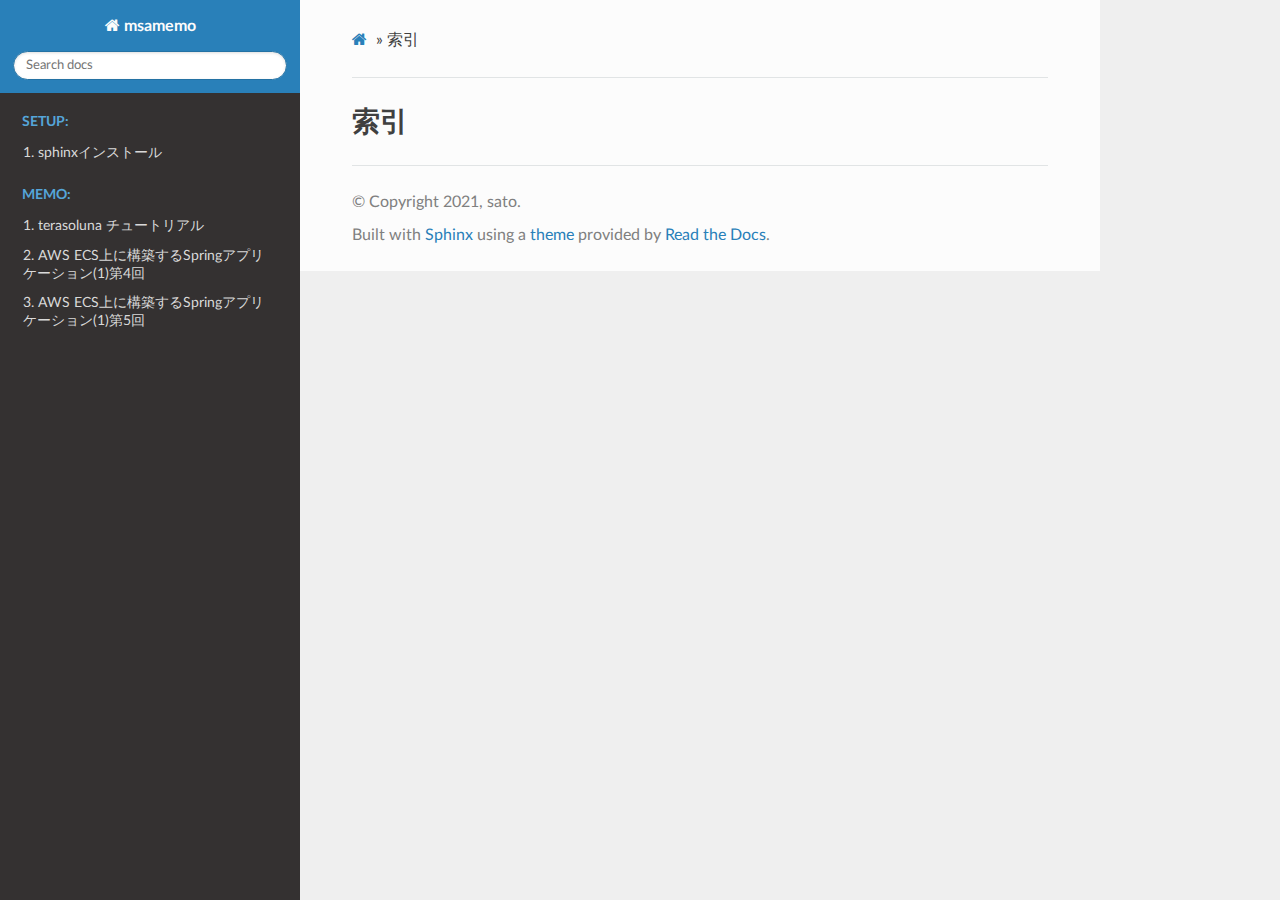
==== commit cdd310ff: "second commit" ====
--- a/genindex.html
+++ b/genindex.html
@@ -86,14 +86,15 @@
               
             
             
-              <p class="caption"><span class="caption-text">Contents:</span></p>
+              <p class="caption"><span class="caption-text">setup:</span></p>
 <ul>
-<li class="toctree-l1"><a class="reference internal" href="test/test1.html">1. sphinx やってみた1</a></li>
-<li class="toctree-l1"><a class="reference internal" href="test/test2.html">2. sphinx やってみた2</a></li>
+<li class="toctree-l1"><a class="reference internal" href="memo/00_sphinxinst.html">1. sphinxインストール</a></li>
 </ul>
-<p class="caption"><span class="caption-text">test3だけ:</span></p>
+<p class="caption"><span class="caption-text">memo:</span></p>
 <ul>
-<li class="toctree-l1"><a class="reference internal" href="test/test3.html">1. sphinx やってみた3</a></li>
+<li class="toctree-l1"><a class="reference internal" href="memo/01_terasoluna.html">1. terasoluna チュートリアル</a></li>
+<li class="toctree-l1"><a class="reference internal" href="memo/02_cnabase4.html">2. AWS ECS上に構築するSpringアプリケーション(1)第4回</a></li>
+<li class="toctree-l1"><a class="reference internal" href="memo/03_cnabase5.html">3. AWS ECS上に構築するSpringアプリケーション(1)第5回</a></li>
 </ul>
 
             
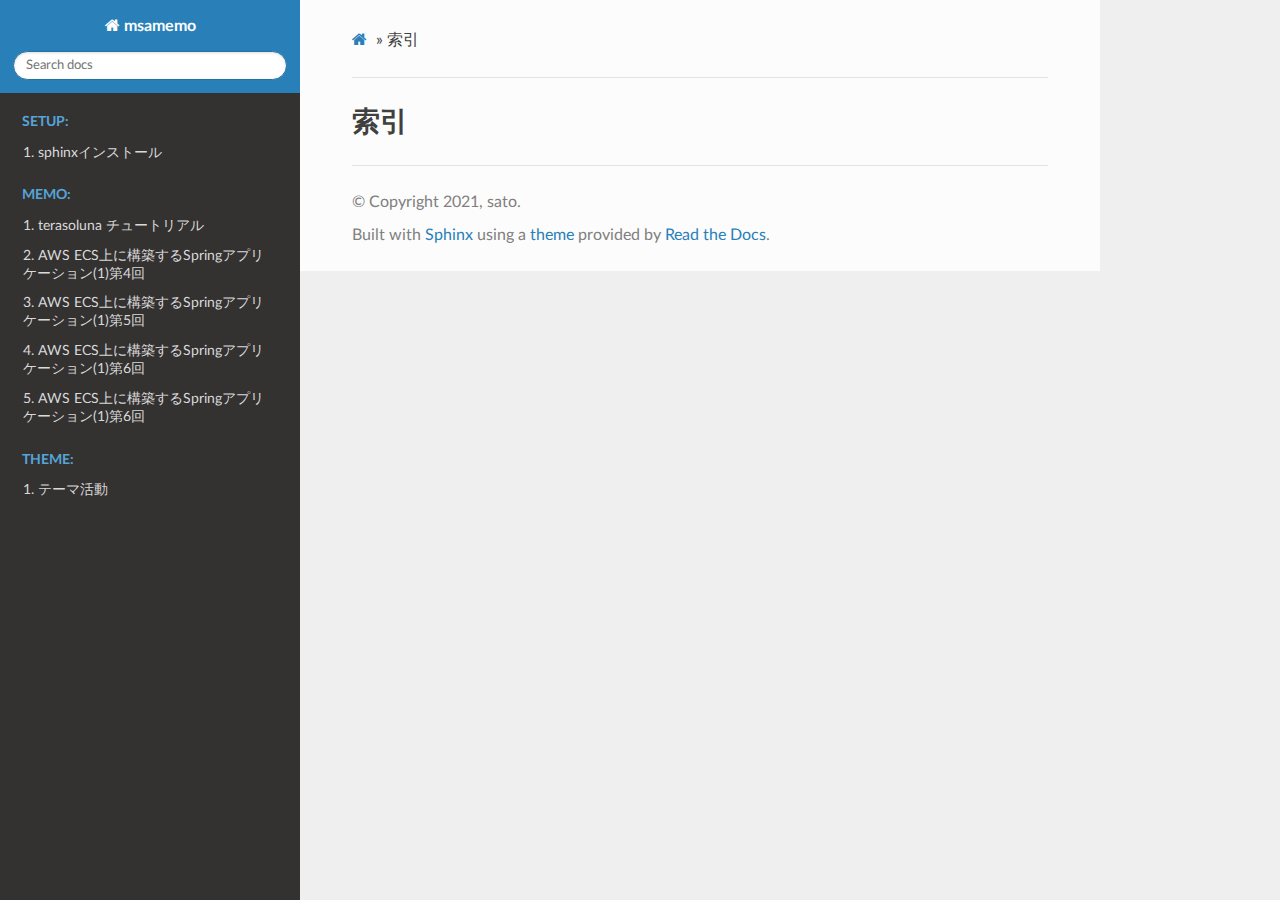
==== commit f7e8bc06: "3rd commit" ====
--- a/genindex.html
+++ b/genindex.html
@@ -95,6 +95,12 @@
 <li class="toctree-l1"><a class="reference internal" href="memo/01_terasoluna.html">1. terasoluna チュートリアル</a></li>
 <li class="toctree-l1"><a class="reference internal" href="memo/02_cnabase4.html">2. AWS ECS上に構築するSpringアプリケーション(1)第4回</a></li>
 <li class="toctree-l1"><a class="reference internal" href="memo/03_cnabase5.html">3. AWS ECS上に構築するSpringアプリケーション(1)第5回</a></li>
+<li class="toctree-l1"><a class="reference internal" href="memo/04_cnabase6.html">4. AWS ECS上に構築するSpringアプリケーション(1)第6回</a></li>
+<li class="toctree-l1"><a class="reference internal" href="memo/05_cnabase7.html">5. AWS ECS上に構築するSpringアプリケーション(1)第6回</a></li>
+</ul>
+<p class="caption"><span class="caption-text">theme:</span></p>
+<ul>
+<li class="toctree-l1"><a class="reference internal" href="theme/00_dis.html">1. テーマ活動</a></li>
 </ul>
 
             
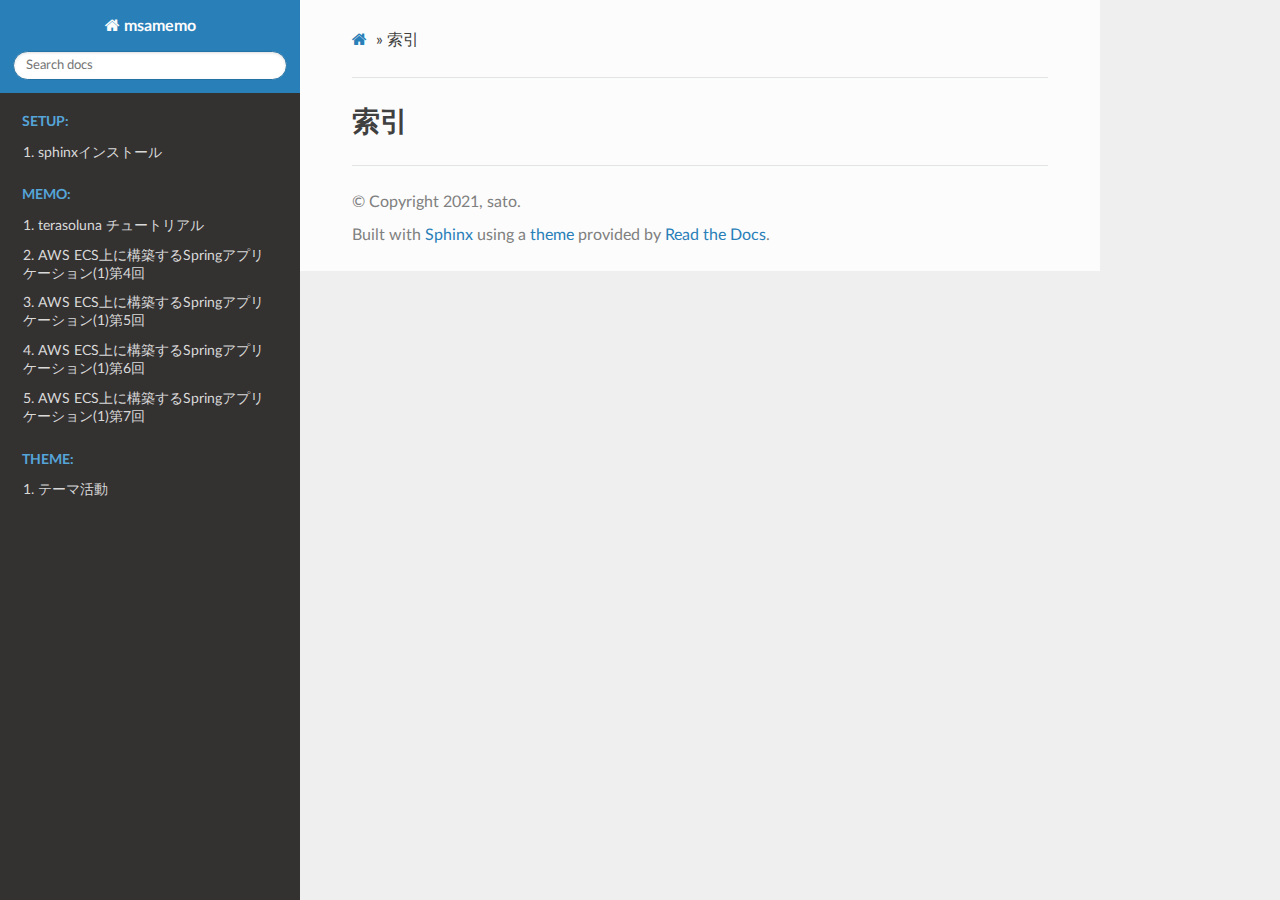
==== commit 2972b02f: "4th commit" ====
--- a/genindex.html
+++ b/genindex.html
@@ -96,7 +96,7 @@
 <li class="toctree-l1"><a class="reference internal" href="memo/02_cnabase4.html">2. AWS ECS上に構築するSpringアプリケーション(1)第4回</a></li>
 <li class="toctree-l1"><a class="reference internal" href="memo/03_cnabase5.html">3. AWS ECS上に構築するSpringアプリケーション(1)第5回</a></li>
 <li class="toctree-l1"><a class="reference internal" href="memo/04_cnabase6.html">4. AWS ECS上に構築するSpringアプリケーション(1)第6回</a></li>
-<li class="toctree-l1"><a class="reference internal" href="memo/05_cnabase7.html">5. AWS ECS上に構築するSpringアプリケーション(1)第6回</a></li>
+<li class="toctree-l1"><a class="reference internal" href="memo/05_cnabase7.html">5. AWS ECS上に構築するSpringアプリケーション(1)第7回</a></li>
 </ul>
 <p class="caption"><span class="caption-text">theme:</span></p>
 <ul>
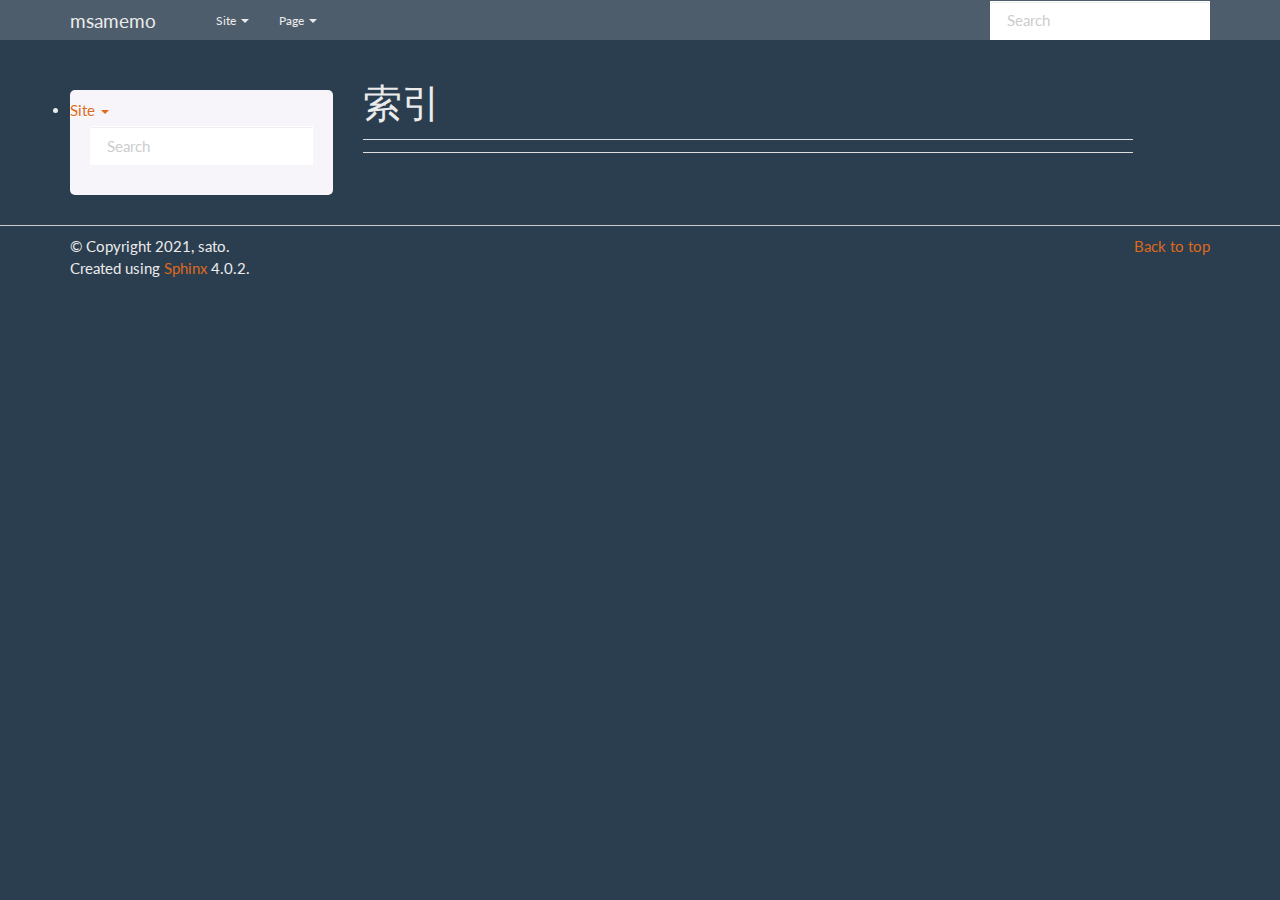
==== commit d878217f: "commit" ====
--- a/genindex.html
+++ b/genindex.html
@@ -1,92 +1,57 @@
+<!DOCTYPE html>
 
+<html lang="ja">
+  <head>
+    <meta charset="utf-8" />
+    <meta name="viewport" content="width=device-width, initial-scale=1.0" />
+    <title>索引 &#8212; msamemo 1.0.0 ドキュメント</title>
+    <link rel="stylesheet" type="text/css" href="_static/pygments.css" />
+    <link rel="stylesheet" type="text/css" href="_static/bootstrap-sphinx.css" />
+    <script data-url_root="./" id="documentation_options" src="_static/documentation_options.js"></script>
+    <script src="_static/jquery.js"></script>
+    <script src="_static/underscore.js"></script>
+    <script src="_static/doctools.js"></script>
+    <script src="_static/translations.js"></script>
+    <link rel="index" title="索引" href="#" />
+    <link rel="search" title="検索" href="search.html" />
+<meta charset='utf-8'>
+<meta http-equiv='X-UA-Compatible' content='IE=edge,chrome=1'>
+<meta name='viewport' content='width=device-width, initial-scale=1.0, maximum-scale=1'>
+<meta name="apple-mobile-web-app-capable" content="yes">
+<script type="text/javascript" src="_static/js/jquery-1.11.0.min.js "></script>
+<script type="text/javascript" src="_static/js/jquery-fix.js "></script>
+<script type="text/javascript" src="_static/bootstrap-3.3.7/js/bootstrap.min.js "></script>
+<script type="text/javascript" src="_static/bootstrap-sphinx.js "></script>
 
-<!DOCTYPE html>
-<html class="writer-html5" lang="ja" >
-<head>
-  <meta charset="utf-8" />
-  
-  <meta name="viewport" content="width=device-width, initial-scale=1.0" />
-  
-  <title>索引 &mdash; msamemo 1.0.0 ドキュメント</title>
-  
+  </head><body>
 
-  
-  <link rel="stylesheet" href="_static/css/theme.css" type="text/css" />
-  <link rel="stylesheet" href="_static/pygments.css" type="text/css" />
-  <link rel="stylesheet" href="_static/pygments.css" type="text/css" />
-  <link rel="stylesheet" href="_static/css/theme.css" type="text/css" />
+  <div id="navbar" class="navbar navbar-default navbar-fixed-top">
+    <div class="container">
+      <div class="navbar-header">
+        <!-- .btn-navbar is used as the toggle for collapsed navbar content -->
+        <button type="button" class="navbar-toggle" data-toggle="collapse" data-target=".nav-collapse">
+          <span class="icon-bar"></span>
+          <span class="icon-bar"></span>
+          <span class="icon-bar"></span>
+        </button>
+        <a class="navbar-brand" href="index.html">
+          msamemo</a>
+        <span class="navbar-text navbar-version pull-left"><b></b></span>
+      </div>
 
-  
-  
-
-  
-  
-
-  
-
-  
-  <!--[if lt IE 9]>
-    <script src="_static/js/html5shiv.min.js"></script>
-  <![endif]-->
-  
-    
-      <script type="text/javascript" id="documentation_options" data-url_root="./" src="_static/documentation_options.js"></script>
-        <script data-url_root="./" id="documentation_options" src="_static/documentation_options.js"></script>
-        <script src="_static/jquery.js"></script>
-        <script src="_static/underscore.js"></script>
-        <script src="_static/doctools.js"></script>
-        <script src="_static/translations.js"></script>
-    
-    <script type="text/javascript" src="_static/js/theme.js"></script>
-
-    
-    <link rel="index" title="索引" href="#" />
-    <link rel="search" title="検索" href="search.html" /> 
-</head>
-
-<body class="wy-body-for-nav">
-
-   
-  <div class="wy-grid-for-nav">
-    
-    <nav data-toggle="wy-nav-shift" class="wy-nav-side">
-      <div class="wy-side-scroll">
-        <div class="wy-side-nav-search" >
-          
-
-          
-            <a href="index.html" class="icon icon-home"> msamemo
-          
-
-          
-          </a>
-
-          
+        <div class="collapse navbar-collapse nav-collapse">
+          <ul class="nav navbar-nav">
             
             
-          
-
-          
-<div role="search">
-  <form id="rtd-search-form" class="wy-form" action="search.html" method="get">
-    <input type="text" name="q" placeholder="Search docs" />
-    <input type="hidden" name="check_keywords" value="yes" />
-    <input type="hidden" name="area" value="default" />
-  </form>
-</div>
-
-          
-        </div>
-
-        
-        <div class="wy-menu wy-menu-vertical" data-spy="affix" role="navigation" aria-label="main navigation">
-          
-            
-            
-              
-            
-            
-              <p class="caption"><span class="caption-text">setup:</span></p>
+              <li class="dropdown globaltoc-container">
+  <a role="button"
+     id="dLabelGlobalToc"
+     data-toggle="dropdown"
+     data-target="#"
+     href="index.html">Site <b class="caret"></b></a>
+  <ul class="dropdown-menu globaltoc"
+      role="menu"
+      aria-labelledby="dLabelGlobalToc"><p class="caption"><span class="caption-text">setup:</span></p>
 <ul>
 <li class="toctree-l1"><a class="reference internal" href="memo/00_sphinxinst.html">1. sphinxインストール</a></li>
 </ul>
@@ -101,71 +66,90 @@
 <p class="caption"><span class="caption-text">theme:</span></p>
 <ul>
 <li class="toctree-l1"><a class="reference internal" href="theme/00_dis.html">1. テーマ活動</a></li>
+<li class="toctree-l1"><a class="reference internal" href="theme/01_1stsample_appstream.html">2. AWS Appstream2.0のSample作成</a></li>
 </ul>
+</ul>
+</li>
+              
+                <li class="dropdown">
+  <a role="button"
+     id="dLabelLocalToc"
+     data-toggle="dropdown"
+     data-target="#"
+     href="#">Page <b class="caret"></b></a>
+  <ul class="dropdown-menu localtoc"
+      role="menu"
+      aria-labelledby="dLabelLocalToc"></ul>
+</li>
+              
+            
+            
+              
+                
+              
+            
+            
+            
+            
+              <li class="hidden-sm"></li>
+            
+          </ul>
 
+          
             
+<form class="navbar-form navbar-right" action="search.html" method="get">
+ <div class="form-group">
+  <input type="text" name="q" class="form-control" placeholder="Search" />
+ </div>
+  <input type="hidden" name="check_keywords" value="yes" />
+  <input type="hidden" name="area" value="default" />
+</form>
           
         </div>
-        
+    </div>
+  </div>
+
+<div class="container">
+  <div class="row">
+      <div class="col-md-3">
+        <div id="sidebar" class="bs-sidenav" role="complementary"><li class="dropdown globaltoc-container">
+  <a role="button"
+     id="dLabelGlobalToc"
+     data-toggle="dropdown"
+     data-target="#"
+     href="index.html">Site <b class="caret"></b></a>
+  <ul class="dropdown-menu globaltoc"
+      role="menu"
+      aria-labelledby="dLabelGlobalToc"><p class="caption"><span class="caption-text">setup:</span></p>
+<ul>
+<li class="toctree-l1"><a class="reference internal" href="memo/00_sphinxinst.html">1. sphinxインストール</a></li>
+</ul>
+<p class="caption"><span class="caption-text">memo:</span></p>
+<ul>
+<li class="toctree-l1"><a class="reference internal" href="memo/01_terasoluna.html">1. terasoluna チュートリアル</a></li>
+<li class="toctree-l1"><a class="reference internal" href="memo/02_cnabase4.html">2. AWS ECS上に構築するSpringアプリケーション(1)第4回</a></li>
+<li class="toctree-l1"><a class="reference internal" href="memo/03_cnabase5.html">3. AWS ECS上に構築するSpringアプリケーション(1)第5回</a></li>
+<li class="toctree-l1"><a class="reference internal" href="memo/04_cnabase6.html">4. AWS ECS上に構築するSpringアプリケーション(1)第6回</a></li>
+<li class="toctree-l1"><a class="reference internal" href="memo/05_cnabase7.html">5. AWS ECS上に構築するSpringアプリケーション(1)第7回</a></li>
+</ul>
+<p class="caption"><span class="caption-text">theme:</span></p>
+<ul>
+<li class="toctree-l1"><a class="reference internal" href="theme/00_dis.html">1. テーマ活動</a></li>
+<li class="toctree-l1"><a class="reference internal" href="theme/01_1stsample_appstream.html">2. AWS Appstream2.0のSample作成</a></li>
+</ul>
+</ul>
+</li>
+<form action="search.html" method="get">
+ <div class="form-group">
+  <input type="text" name="q" class="form-control" placeholder="Search" />
+ </div>
+  <input type="hidden" name="check_keywords" value="yes" />
+  <input type="hidden" name="area" value="default" />
+</form>
+        </div>
       </div>
-    </nav>
-
-    <section data-toggle="wy-nav-shift" class="wy-nav-content-wrap">
-
+    <div class="body col-md-9 content" role="main">
       
-      <nav class="wy-nav-top" aria-label="top navigation">
-        
-          <i data-toggle="wy-nav-top" class="fa fa-bars"></i>
-          <a href="index.html">msamemo</a>
-        
-      </nav>
-
-
-      <div class="wy-nav-content">
-        
-        <div class="rst-content">
-        
-          
-
-
-
-
-
-
-
-
-
-
-
-
-
-
-
-
-
-<div role="navigation" aria-label="breadcrumbs navigation">
-
-  <ul class="wy-breadcrumbs">
-    
-      <li><a href="index.html" class="icon icon-home"></a> &raquo;</li>
-        
-      <li>索引</li>
-    
-    
-      <li class="wy-breadcrumbs-aside">
-        
-          
-        
-      </li>
-    
-  </ul>
-
-  
-  <hr/>
-</div>
-          <div role="main" class="document" itemscope="itemscope" itemtype="http://schema.org/Article">
-           <div itemprop="articleBody">
-            
 
 <h1 id="index">索引</h1>
 
@@ -174,47 +158,21 @@
 </div>
 
 
-           </div>
-           
-          </div>
-          <footer>
-
-  <hr/>
-
-  <div role="contentinfo">
+    </div>
+      
+  </div>
+</div>
+<footer class="footer">
+  <div class="container">
+    <p class="pull-right">
+      <a href="#">Back to top</a>
+      
+    </p>
     <p>
-        &#169; Copyright 2021, sato.
-
+        &copy; Copyright 2021, sato.<br/>
+      Created using <a href="http://sphinx-doc.org/">Sphinx</a> 4.0.2.<br/>
     </p>
   </div>
-    
-    
-    
-    Built with <a href="https://www.sphinx-doc.org/">Sphinx</a> using a
-    
-    <a href="https://github.com/readthedocs/sphinx_rtd_theme">theme</a>
-    
-    provided by <a href="https://readthedocs.org">Read the Docs</a>. 
-
 </footer>
-        </div>
-      </div>
-
-    </section>
-
-  </div>
-  
-
-  <script type="text/javascript">
-      jQuery(function () {
-          SphinxRtdTheme.Navigation.enable(true);
-      });
-  </script>
-
-  
-  
-    
-   
-
-</body>
+  </body>
 </html>--- a/_static/pygments.css
+++ b/_static/pygments.css
@@ -5,70 +5,78 @@
 span.linenos.special { color: #000000; background-color: #ffffc0; padding-left: 5px; padding-right: 5px; }
 .highlight .hll { background-color: #ffffcc }
 .highlight { background: #f8f8f8; }
-.highlight .c { color: #408080; font-style: italic } /* Comment */
-.highlight .err { border: 1px solid #FF0000 } /* Error */
-.highlight .k { color: #008000; font-weight: bold } /* Keyword */
-.highlight .o { color: #666666 } /* Operator */
-.highlight .ch { color: #408080; font-style: italic } /* Comment.Hashbang */
-.highlight .cm { color: #408080; font-style: italic } /* Comment.Multiline */
-.highlight .cp { color: #BC7A00 } /* Comment.Preproc */
-.highlight .cpf { color: #408080; font-style: italic } /* Comment.PreprocFile */
-.highlight .c1 { color: #408080; font-style: italic } /* Comment.Single */
-.highlight .cs { color: #408080; font-style: italic } /* Comment.Special */
-.highlight .gd { color: #A00000 } /* Generic.Deleted */
-.highlight .ge { font-style: italic } /* Generic.Emph */
-.highlight .gr { color: #FF0000 } /* Generic.Error */
+.highlight .c { color: #8f5902; font-style: italic } /* Comment */
+.highlight .err { color: #a40000; border: 1px solid #ef2929 } /* Error */
+.highlight .g { color: #000000 } /* Generic */
+.highlight .k { color: #204a87; font-weight: bold } /* Keyword */
+.highlight .l { color: #000000 } /* Literal */
+.highlight .n { color: #000000 } /* Name */
+.highlight .o { color: #ce5c00; font-weight: bold } /* Operator */
+.highlight .x { color: #000000 } /* Other */
+.highlight .p { color: #000000; font-weight: bold } /* Punctuation */
+.highlight .ch { color: #8f5902; font-style: italic } /* Comment.Hashbang */
+.highlight .cm { color: #8f5902; font-style: italic } /* Comment.Multiline */
+.highlight .cp { color: #8f5902; font-style: italic } /* Comment.Preproc */
+.highlight .cpf { color: #8f5902; font-style: italic } /* Comment.PreprocFile */
+.highlight .c1 { color: #8f5902; font-style: italic } /* Comment.Single */
+.highlight .cs { color: #8f5902; font-style: italic } /* Comment.Special */
+.highlight .gd { color: #a40000 } /* Generic.Deleted */
+.highlight .ge { color: #000000; font-style: italic } /* Generic.Emph */
+.highlight .gr { color: #ef2929 } /* Generic.Error */
 .highlight .gh { color: #000080; font-weight: bold } /* Generic.Heading */
 .highlight .gi { color: #00A000 } /* Generic.Inserted */
-.highlight .go { color: #888888 } /* Generic.Output */
-.highlight .gp { color: #000080; font-weight: bold } /* Generic.Prompt */
-.highlight .gs { font-weight: bold } /* Generic.Strong */
+.highlight .go { color: #000000; font-style: italic } /* Generic.Output */
+.highlight .gp { color: #8f5902 } /* Generic.Prompt */
+.highlight .gs { color: #000000; font-weight: bold } /* Generic.Strong */
 .highlight .gu { color: #800080; font-weight: bold } /* Generic.Subheading */
-.highlight .gt { color: #0044DD } /* Generic.Traceback */
-.highlight .kc { color: #008000; font-weight: bold } /* Keyword.Constant */
-.highlight .kd { color: #008000; font-weight: bold } /* Keyword.Declaration */
-.highlight .kn { color: #008000; font-weight: bold } /* Keyword.Namespace */
-.highlight .kp { color: #008000 } /* Keyword.Pseudo */
-.highlight .kr { color: #008000; font-weight: bold } /* Keyword.Reserved */
-.highlight .kt { color: #B00040 } /* Keyword.Type */
-.highlight .m { color: #666666 } /* Literal.Number */
-.highlight .s { color: #BA2121 } /* Literal.String */
-.highlight .na { color: #7D9029 } /* Name.Attribute */
-.highlight .nb { color: #008000 } /* Name.Builtin */
-.highlight .nc { color: #0000FF; font-weight: bold } /* Name.Class */
-.highlight .no { color: #880000 } /* Name.Constant */
-.highlight .nd { color: #AA22FF } /* Name.Decorator */
-.highlight .ni { color: #999999; font-weight: bold } /* Name.Entity */
-.highlight .ne { color: #D2413A; font-weight: bold } /* Name.Exception */
-.highlight .nf { color: #0000FF } /* Name.Function */
-.highlight .nl { color: #A0A000 } /* Name.Label */
-.highlight .nn { color: #0000FF; font-weight: bold } /* Name.Namespace */
-.highlight .nt { color: #008000; font-weight: bold } /* Name.Tag */
-.highlight .nv { color: #19177C } /* Name.Variable */
-.highlight .ow { color: #AA22FF; font-weight: bold } /* Operator.Word */
-.highlight .w { color: #bbbbbb } /* Text.Whitespace */
-.highlight .mb { color: #666666 } /* Literal.Number.Bin */
-.highlight .mf { color: #666666 } /* Literal.Number.Float */
-.highlight .mh { color: #666666 } /* Literal.Number.Hex */
-.highlight .mi { color: #666666 } /* Literal.Number.Integer */
-.highlight .mo { color: #666666 } /* Literal.Number.Oct */
-.highlight .sa { color: #BA2121 } /* Literal.String.Affix */
-.highlight .sb { color: #BA2121 } /* Literal.String.Backtick */
-.highlight .sc { color: #BA2121 } /* Literal.String.Char */
-.highlight .dl { color: #BA2121 } /* Literal.String.Delimiter */
-.highlight .sd { color: #BA2121; font-style: italic } /* Literal.String.Doc */
-.highlight .s2 { color: #BA2121 } /* Literal.String.Double */
-.highlight .se { color: #BB6622; font-weight: bold } /* Literal.String.Escape */
-.highlight .sh { color: #BA2121 } /* Literal.String.Heredoc */
-.highlight .si { color: #BB6688; font-weight: bold } /* Literal.String.Interpol */
-.highlight .sx { color: #008000 } /* Literal.String.Other */
-.highlight .sr { color: #BB6688 } /* Literal.String.Regex */
-.highlight .s1 { color: #BA2121 } /* Literal.String.Single */
-.highlight .ss { color: #19177C } /* Literal.String.Symbol */
-.highlight .bp { color: #008000 } /* Name.Builtin.Pseudo */
-.highlight .fm { color: #0000FF } /* Name.Function.Magic */
-.highlight .vc { color: #19177C } /* Name.Variable.Class */
-.highlight .vg { color: #19177C } /* Name.Variable.Global */
-.highlight .vi { color: #19177C } /* Name.Variable.Instance */
-.highlight .vm { color: #19177C } /* Name.Variable.Magic */
-.highlight .il { color: #666666 } /* Literal.Number.Integer.Long */+.highlight .gt { color: #a40000; font-weight: bold } /* Generic.Traceback */
+.highlight .kc { color: #204a87; font-weight: bold } /* Keyword.Constant */
+.highlight .kd { color: #204a87; font-weight: bold } /* Keyword.Declaration */
+.highlight .kn { color: #204a87; font-weight: bold } /* Keyword.Namespace */
+.highlight .kp { color: #204a87; font-weight: bold } /* Keyword.Pseudo */
+.highlight .kr { color: #204a87; font-weight: bold } /* Keyword.Reserved */
+.highlight .kt { color: #204a87; font-weight: bold } /* Keyword.Type */
+.highlight .ld { color: #000000 } /* Literal.Date */
+.highlight .m { color: #0000cf; font-weight: bold } /* Literal.Number */
+.highlight .s { color: #4e9a06 } /* Literal.String */
+.highlight .na { color: #c4a000 } /* Name.Attribute */
+.highlight .nb { color: #204a87 } /* Name.Builtin */
+.highlight .nc { color: #000000 } /* Name.Class */
+.highlight .no { color: #000000 } /* Name.Constant */
+.highlight .nd { color: #5c35cc; font-weight: bold } /* Name.Decorator */
+.highlight .ni { color: #ce5c00 } /* Name.Entity */
+.highlight .ne { color: #cc0000; font-weight: bold } /* Name.Exception */
+.highlight .nf { color: #000000 } /* Name.Function */
+.highlight .nl { color: #f57900 } /* Name.Label */
+.highlight .nn { color: #000000 } /* Name.Namespace */
+.highlight .nx { color: #000000 } /* Name.Other */
+.highlight .py { color: #000000 } /* Name.Property */
+.highlight .nt { color: #204a87; font-weight: bold } /* Name.Tag */
+.highlight .nv { color: #000000 } /* Name.Variable */
+.highlight .ow { color: #204a87; font-weight: bold } /* Operator.Word */
+.highlight .w { color: #f8f8f8; text-decoration: underline } /* Text.Whitespace */
+.highlight .mb { color: #0000cf; font-weight: bold } /* Literal.Number.Bin */
+.highlight .mf { color: #0000cf; font-weight: bold } /* Literal.Number.Float */
+.highlight .mh { color: #0000cf; font-weight: bold } /* Literal.Number.Hex */
+.highlight .mi { color: #0000cf; font-weight: bold } /* Literal.Number.Integer */
+.highlight .mo { color: #0000cf; font-weight: bold } /* Literal.Number.Oct */
+.highlight .sa { color: #4e9a06 } /* Literal.String.Affix */
+.highlight .sb { color: #4e9a06 } /* Literal.String.Backtick */
+.highlight .sc { color: #4e9a06 } /* Literal.String.Char */
+.highlight .dl { color: #4e9a06 } /* Literal.String.Delimiter */
+.highlight .sd { color: #8f5902; font-style: italic } /* Literal.String.Doc */
+.highlight .s2 { color: #4e9a06 } /* Literal.String.Double */
+.highlight .se { color: #4e9a06 } /* Literal.String.Escape */
+.highlight .sh { color: #4e9a06 } /* Literal.String.Heredoc */
+.highlight .si { color: #4e9a06 } /* Literal.String.Interpol */
+.highlight .sx { color: #4e9a06 } /* Literal.String.Other */
+.highlight .sr { color: #4e9a06 } /* Literal.String.Regex */
+.highlight .s1 { color: #4e9a06 } /* Literal.String.Single */
+.highlight .ss { color: #4e9a06 } /* Literal.String.Symbol */
+.highlight .bp { color: #3465a4 } /* Name.Builtin.Pseudo */
+.highlight .fm { color: #000000 } /* Name.Function.Magic */
+.highlight .vc { color: #000000 } /* Name.Variable.Class */
+.highlight .vg { color: #000000 } /* Name.Variable.Global */
+.highlight .vi { color: #000000 } /* Name.Variable.Instance */
+.highlight .vm { color: #000000 } /* Name.Variable.Magic */
+.highlight .il { color: #0000cf; font-weight: bold } /* Literal.Number.Integer.Long */